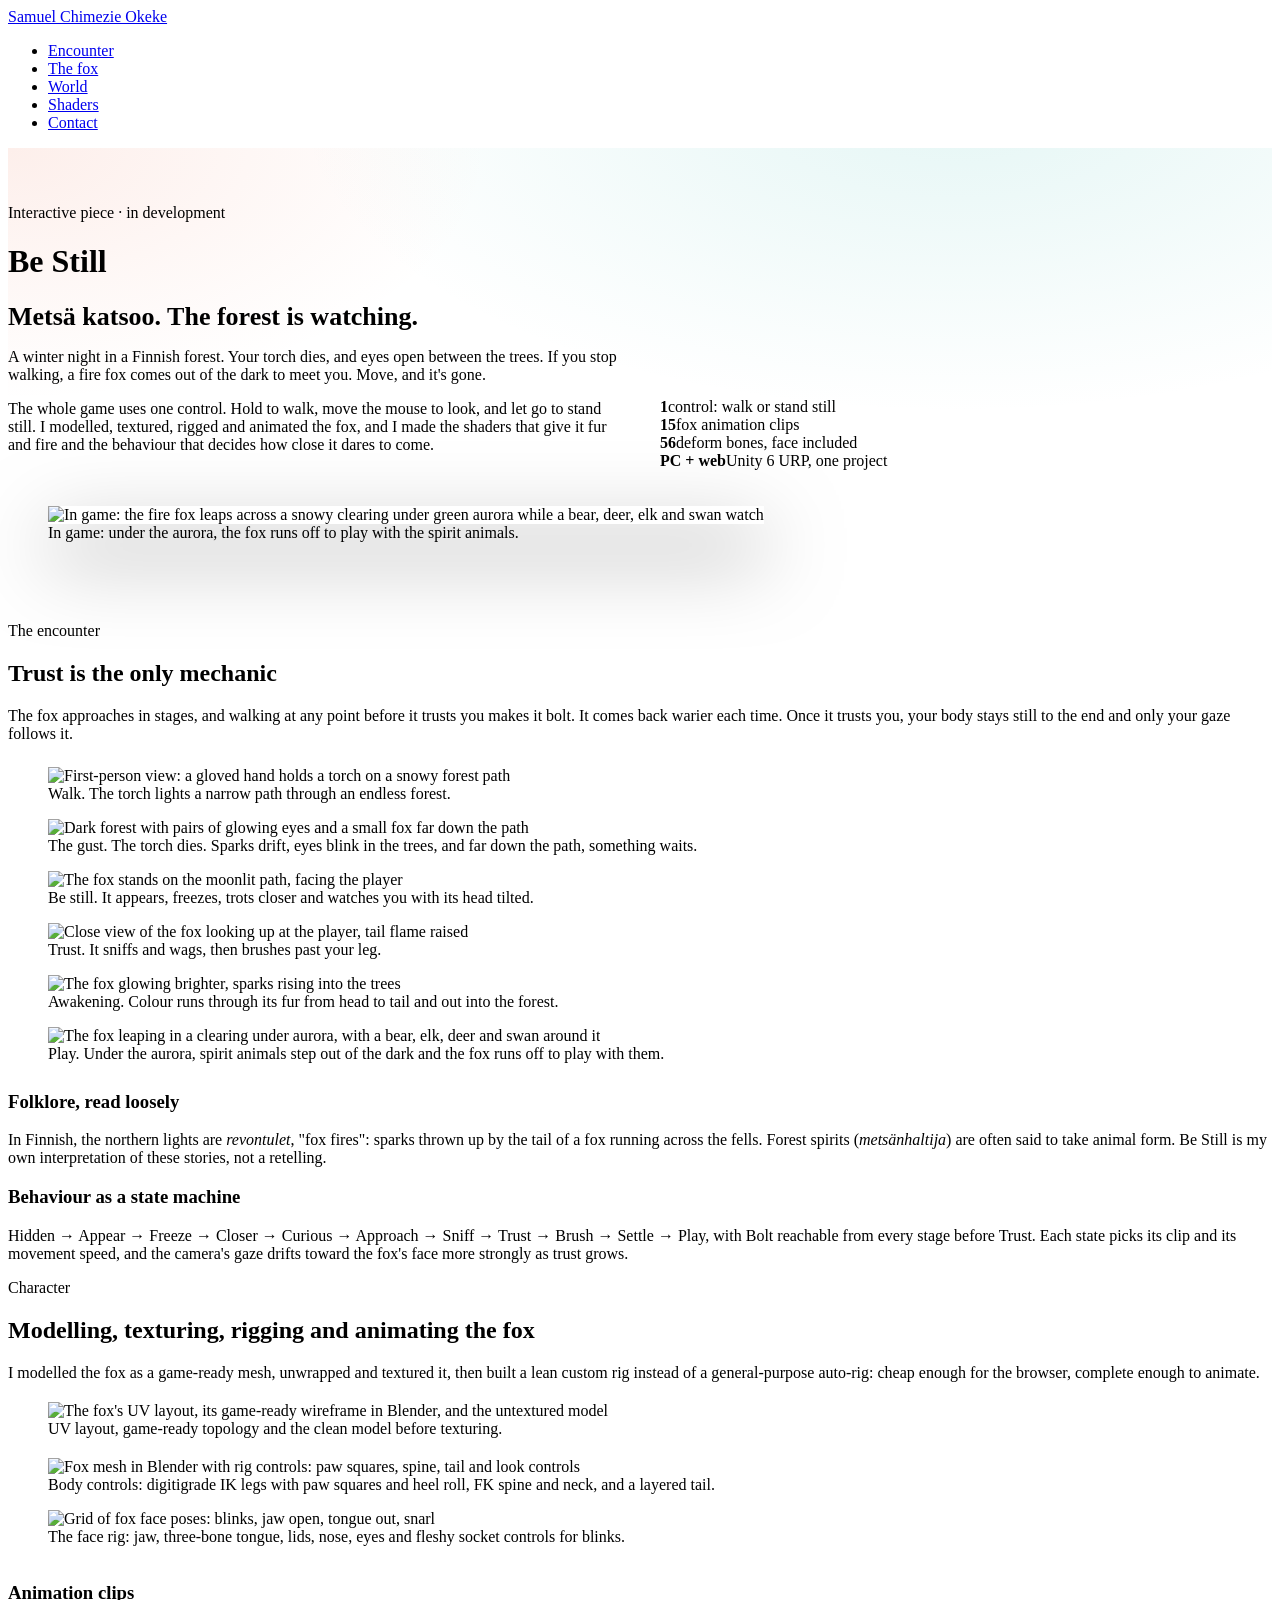
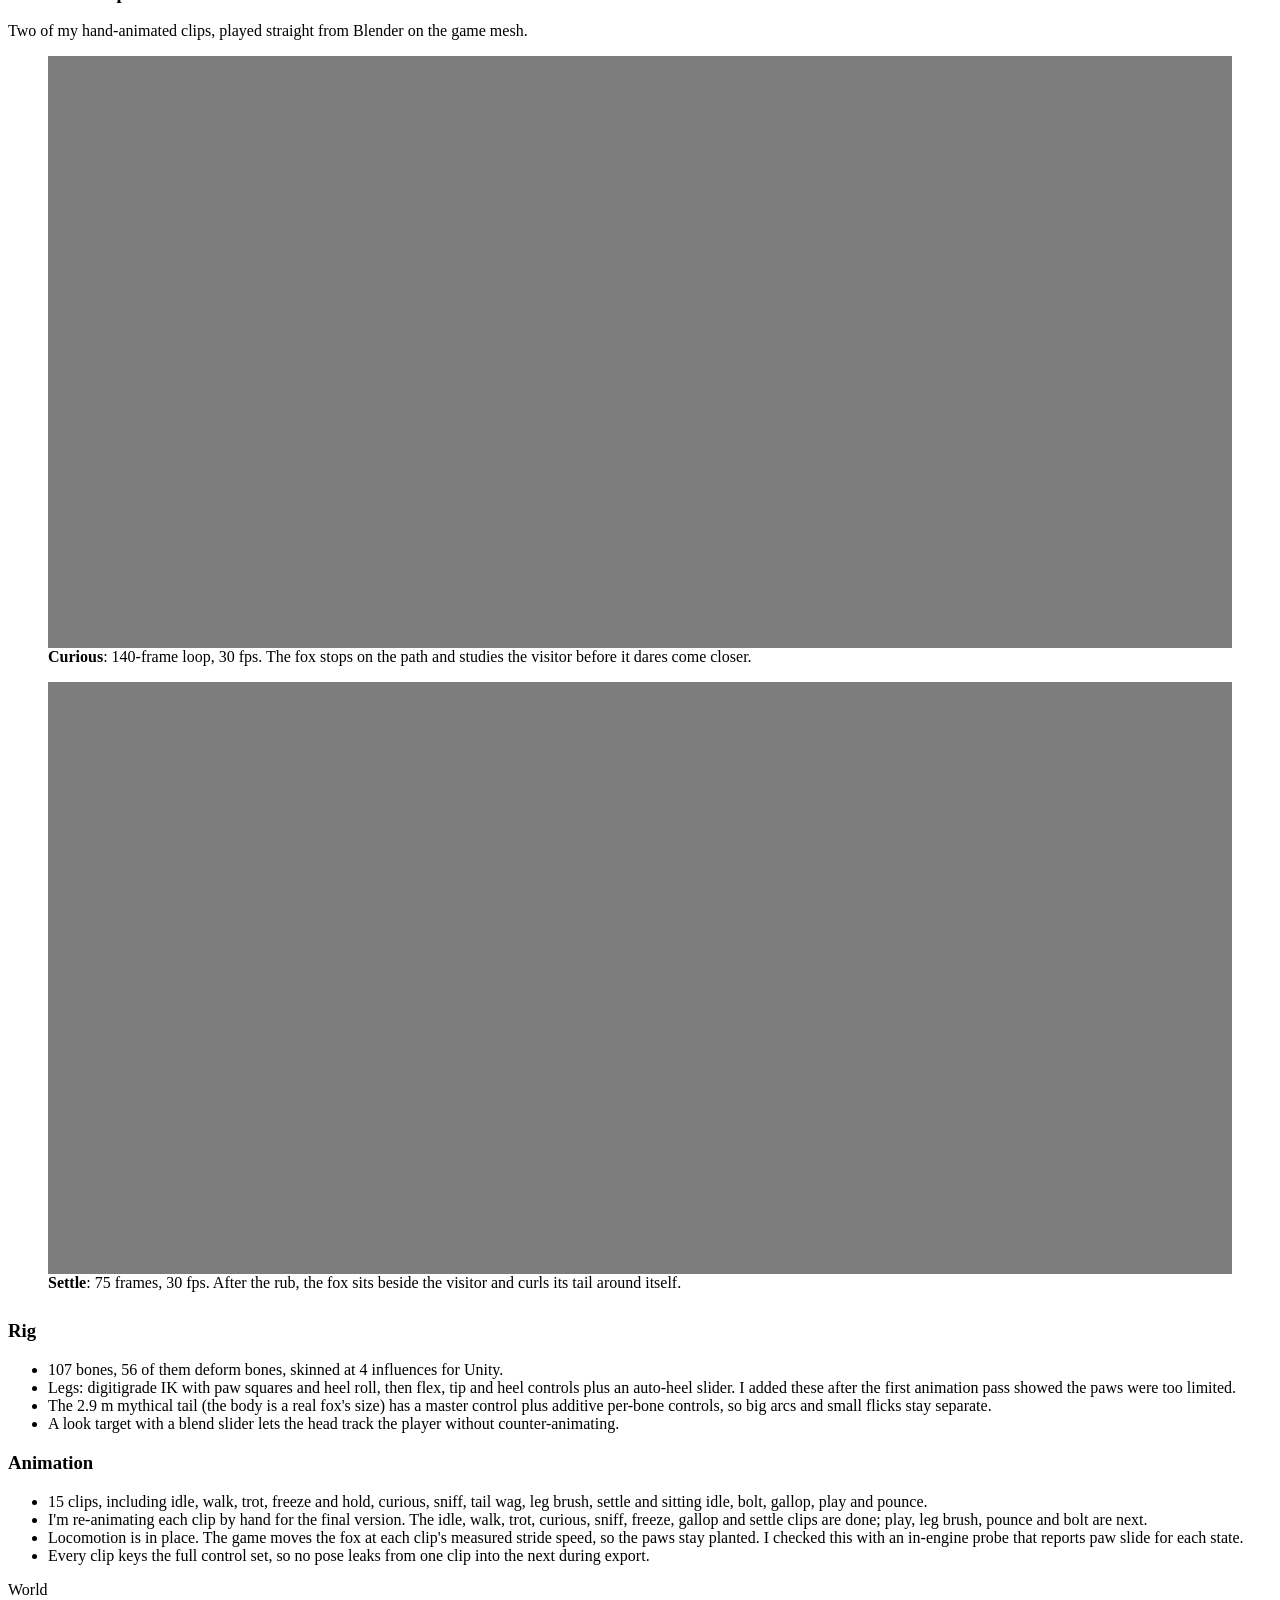
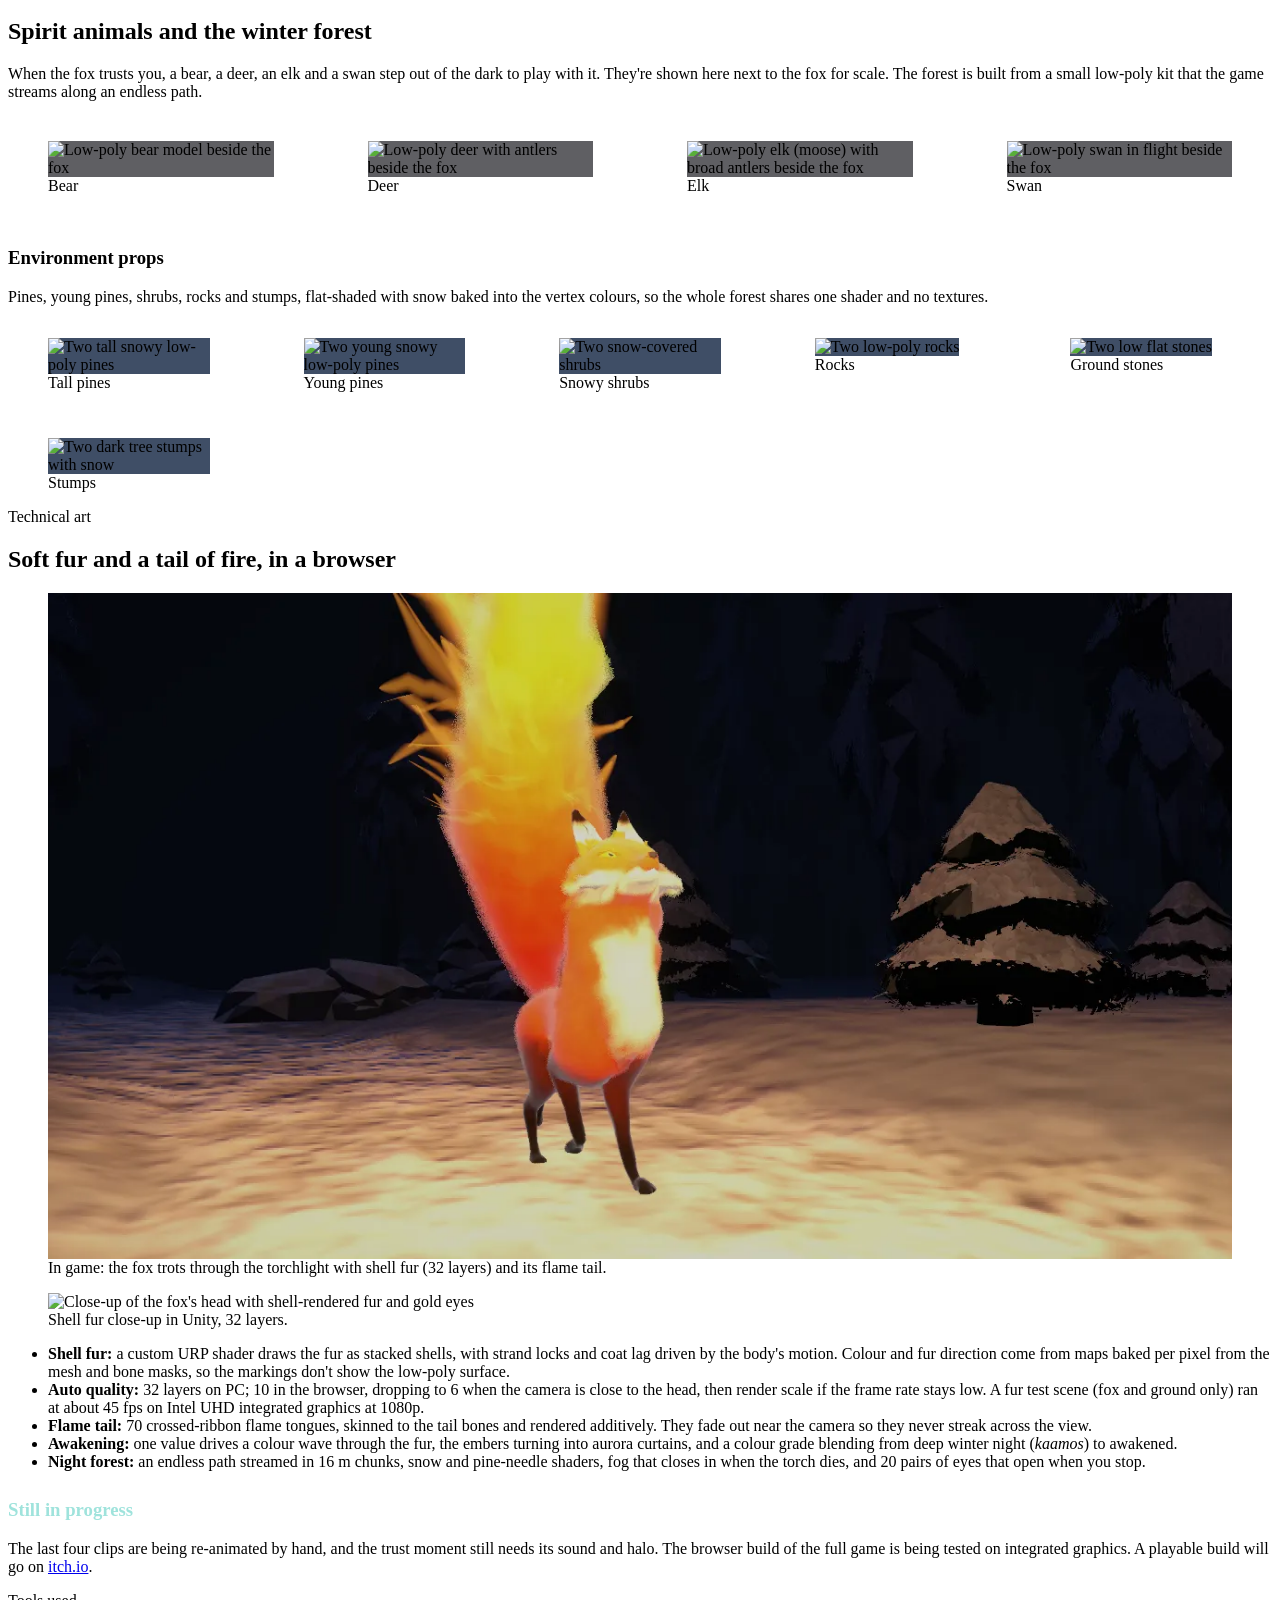
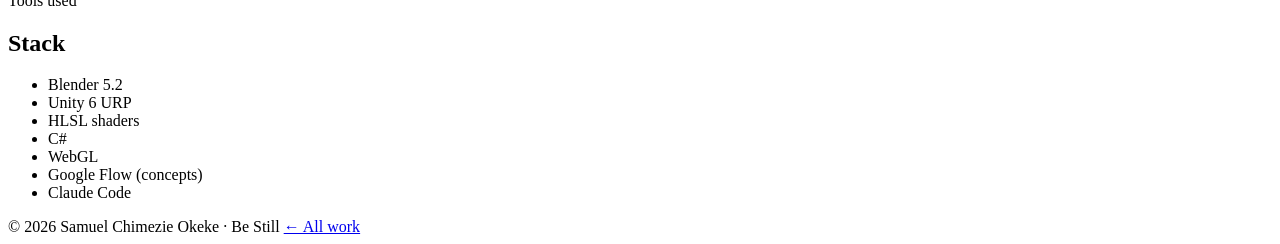
==== be-still/index.html @ a0fef1fa "Be Still: add in-game trot video to the tech art section Co-Authored-By: Claude Opus 5.5 <noreply@an" ====
<!doctype html>
<html lang="en">
<head>
<meta charset="utf-8">
<meta name="viewport" content="width=device-width, initial-scale=1">
<title>Be Still · Samuel Chimezie Okeke</title>
<meta name="description" content="Be Still: a one-control encounter with a fire fox in a Finnish winter forest at night. Unity 6 URP, custom rig and animation, shell fur and flame shaders, for PC and the browser.">
<meta property="og:title" content="Be Still · a fire fox in a winter forest">
<meta property="og:description" content="Stand still and the fox comes to you. Rig, animation, shaders and behaviour by Samuel Chimezie Okeke.">
<meta property="og:image" content="../img/bestill/hero_ingame.webp">
<link rel="preconnect" href="https://fonts.googleapis.com">
<link rel="preconnect" href="https://fonts.gstatic.com" crossorigin>
<link href="https://fonts.googleapis.com/css2?family=Nunito:wght@400;700;800;900&display=swap" rel="stylesheet">
<link rel="stylesheet" href="../style.css">
<style>
  .hero { padding: 56px 0 64px; background: radial-gradient(1100px 520px at 75% -10%, rgba(92,200,192,.16), transparent 60%), radial-gradient(800px 420px at 0% 0%, rgba(239,122,90,.12), transparent 60%); }
  .hero .wrap { display: grid; grid-template-columns: 1fr 1fr; gap: 12px 40px; align-items: end; }
  .hero figure { grid-column: 1 / -1; margin-top: 24px; }
  @media (max-width: 860px) { .hero .wrap { grid-template-columns: 1fr; } }
  .hero .shot { box-shadow: 0 30px 80px rgba(0,0,0,.5); width: 100%; }
  .hero .stats { margin: 0; }
  .gallery { display: grid; gap: 14px; grid-template-columns: repeat(auto-fit, minmax(220px, 1fr)); align-items: start; }
  video.shot { width: 100%; height: auto; display: block; background: #7d7d7d; }
  .gallery img { width: 100%; aspect-ratio: 4 / 3; object-fit: contain; background: #3f4e66; }
  .gallery.animals img { background: #5f5f63; }
  .quote { font-size: clamp(20px, 2.6vw, 26px); font-weight: 800; color: var(--teal); margin: 0 0 14px; }
  .strip { grid-auto-columns: minmax(280px, 1fr); }
  .wip { border-left: 3px solid var(--teal); }
  .wip h3 { color: #9fe3dc; }
</style>
</head>
<body>

<nav class="nav"><div class="wrap">
  <a class="brand" href="../">Samuel Chimezie Okeke</a>
  <ul>
    <li><a href="#encounter">Encounter</a></li>
    <li class="hide-sm"><a href="#fox">The fox</a></li>
    <li class="hide-sm"><a href="#world">World</a></li>
    <li class="hide-sm"><a href="#tech">Shaders</a></li>
    <li><a href="../#contact">Contact</a></li>
  </ul>
</div></nav>

<header class="hero">
  <div class="wrap">
    <div>
      <div class="eyebrow">Interactive piece · in development</div>
      <h1>Be Still</h1>
      <p class="quote">Metsä katsoo. The forest is watching.</p>
      <p class="lead">A winter night in a Finnish forest. Your torch dies, and eyes open between the trees. If you stop walking, a fire fox comes out of the dark to meet you. Move, and it's gone.</p>
      <p class="muted">The whole game uses one control. Hold to walk, move the mouse to look, and let go to stand still. I modelled, textured, rigged and animated the fox, and I made the shaders that give it fur and fire and the behaviour that decides how close it dares to come.</p>
    </div>
    <div>
      <div class="stats">
        <div class="stat"><b>1</b><span>control: walk or stand still</span></div>
        <div class="stat"><b>15</b><span>fox animation clips</span></div>
        <div class="stat"><b>56</b><span>deform bones, face included</span></div>
        <div class="stat"><b>PC + web</b><span>Unity 6 URP, one project</span></div>
      </div>
    </div>
    <figure>
      <img class="shot" src="../img/bestill/hero_ingame.webp" alt="In game: the fire fox leaps across a snowy clearing under green aurora while a bear, deer, elk and swan watch" width="1600" height="720">
      <figcaption>In game: under the aurora, the fox runs off to play with the spirit animals.</figcaption>
    </figure>
  </div>
</header>

<main>

<section id="encounter">
  <div class="wrap">
    <div class="eyebrow">The encounter</div>
    <h2>Trust is the only mechanic</h2>
    <p class="lead">The fox approaches in stages, and walking at any point before it trusts you makes it bolt. It comes back warier each time. Once it trusts you, your body stays still to the end and only your gaze follows it.</p>
    <div class="strip" style="margin-top:24px">
      <figure><img class="shot" loading="lazy" src="../img/bestill/01_torch.webp" alt="First-person view: a gloved hand holds a torch on a snowy forest path" width="1280" height="720"><figcaption><span class="num">Walk.</span> The torch lights a narrow path through an endless forest.</figcaption></figure>
      <figure><img class="shot" loading="lazy" src="../img/bestill/02_eyes.webp" alt="Dark forest with pairs of glowing eyes and a small fox far down the path" width="1280" height="720"><figcaption><span class="num">The gust.</span> The torch dies. Sparks drift, eyes blink in the trees, and far down the path, something waits.</figcaption></figure>
      <figure><img class="shot" loading="lazy" src="../img/bestill/03_curious.webp" alt="The fox stands on the moonlit path, facing the player" width="1280" height="720"><figcaption><span class="num">Be still.</span> It appears, freezes, trots closer and watches you with its head tilted.</figcaption></figure>
      <figure><img class="shot" loading="lazy" src="../img/bestill/04_trust.webp" alt="Close view of the fox looking up at the player, tail flame raised" width="1280" height="720"><figcaption><span class="num">Trust.</span> It sniffs and wags, then brushes past your leg.</figcaption></figure>
      <figure><img class="shot" loading="lazy" src="../img/bestill/05_awakening.webp" alt="The fox glowing brighter, sparks rising into the trees" width="1280" height="720"><figcaption><span class="num">Awakening.</span> Colour runs through its fur from head to tail and out into the forest.</figcaption></figure>
      <figure><img class="shot" loading="lazy" src="../img/bestill/06_frolic.webp" alt="The fox leaping in a clearing under aurora, with a bear, elk, deer and swan around it" width="1600" height="720"><figcaption><span class="num">Play.</span> Under the aurora, spirit animals step out of the dark and the fox runs off to play with them.</figcaption></figure>
    </div>
    <div class="grid g2" style="margin-top:28px">
      <div>
        <h3>Folklore, read loosely</h3>
        <p>In Finnish, the northern lights are <i>revontulet</i>, "fox fires": sparks thrown up by the tail of a fox running across the fells. Forest spirits (<i>metsänhaltija</i>) are often said to take animal form. Be Still is my own interpretation of these stories, not a retelling.</p>
      </div>
      <div>
        <h3>Behaviour as a state machine</h3>
        <p>Hidden → Appear → Freeze → Closer → Curious → Approach → Sniff → Trust → Brush → Settle → Play, with Bolt reachable from every stage before Trust. Each state picks its clip and its movement speed, and the camera's gaze drifts toward the fox's face more strongly as trust grows.</p>
      </div>
    </div>
  </div>
</section>

<section id="fox">
  <div class="wrap">
    <div class="eyebrow">Character</div>
    <h2>Modelling, texturing, rigging and animating the fox</h2>
    <p class="lead">I modelled the fox as a game-ready mesh, unwrapped and textured it, then built a lean custom rig instead of a general-purpose auto-rig: cheap enough for the browser, complete enough to animate.</p>
    <figure style="margin-top:20px">
      <img class="shot" loading="lazy" src="../img/bestill/fox_model.webp" alt="The fox's UV layout, its game-ready wireframe in Blender, and the untextured model" width="1640" height="728">
      <figcaption>UV layout, game-ready topology and the clean model before texturing.</figcaption>
    </figure>
    <div class="grid g2" style="margin-top:20px">
      <figure><img class="shot" loading="lazy" src="../img/bestill/rig_body.webp" alt="Fox mesh in Blender with rig controls: paw squares, spine, tail and look controls" width="1510" height="1055"><figcaption>Body controls: digitigrade IK legs with paw squares and heel roll, FK spine and neck, and a layered tail.</figcaption></figure>
      <figure><img class="shot" loading="lazy" src="../img/bestill/rig_face.webp" alt="Grid of fox face poses: blinks, jaw open, tongue out, snarl" width="1200" height="1200"><figcaption>The face rig: jaw, three-bone tongue, lids, nose, eyes and fleshy socket controls for blinks.</figcaption></figure>
    </div>
    <h3 style="margin-top:36px">Animation clips</h3>
    <p>Two of my hand-animated clips, played straight from Blender on the game mesh.</p>
    <div class="grid g2" style="margin-top:12px">
      <figure><video class="shot" src="../img/bestill/anim_curious.mp4" poster="../img/bestill/anim_curious_poster.webp" width="1280" height="720" autoplay muted loop playsinline preload="metadata" aria-label="Fox_Curious animation: the fox watches the visitor, tilting its head"></video><figcaption><b>Curious</b>: 140-frame loop, 30 fps. The fox stops on the path and studies the visitor before it dares come closer.</figcaption></figure>
      <figure><video class="shot" src="../img/bestill/anim_settle.mp4" poster="../img/bestill/anim_settle_poster.webp" width="1280" height="720" autoplay muted loop playsinline preload="metadata" aria-label="Fox_Settle animation: the fox sits down and wraps its tail around itself"></video><figcaption><b>Settle</b>: 75 frames, 30 fps. After the rub, the fox sits beside the visitor and curls its tail around itself.</figcaption></figure>
    </div>
    <div class="grid g2" style="margin-top:28px">
      <div>
        <h3>Rig</h3>
        <ul class="ticks">
          <li>107 bones, 56 of them deform bones, skinned at 4 influences for Unity.</li>
          <li>Legs: digitigrade IK with paw squares and heel roll, then flex, tip and heel controls plus an auto-heel slider. I added these after the first animation pass showed the paws were too limited.</li>
          <li>The 2.9 m mythical tail (the body is a real fox's size) has a master control plus additive per-bone controls, so big arcs and small flicks stay separate.</li>
          <li>A look target with a blend slider lets the head track the player without counter-animating.</li>
        </ul>
      </div>
      <div>
        <h3>Animation</h3>
        <ul class="ticks">
          <li>15 clips, including idle, walk, trot, freeze and hold, curious, sniff, tail wag, leg brush, settle and sitting idle, bolt, gallop, play and pounce.</li>
          <li>I'm re-animating each clip by hand for the final version. The idle, walk, trot, curious, sniff, freeze, gallop and settle clips are done; play, leg brush, pounce and bolt are next.</li>
          <li>Locomotion is in place. The game moves the fox at each clip's measured stride speed, so the paws stay planted. I checked this with an in-engine probe that reports paw slide for each state.</li>
          <li>Every clip keys the full control set, so no pose leaks from one clip into the next during export.</li>
        </ul>
      </div>
    </div>
  </div>
</section>

<section id="world">
  <div class="wrap">
    <div class="eyebrow">World</div>
    <h2>Spirit animals and the winter forest</h2>
    <p class="lead">When the fox trusts you, a bear, a deer, an elk and a swan step out of the dark to play with it. They're shown here next to the fox for scale. The forest is built from a small low-poly kit that the game streams along an endless path.</p>
    <div class="gallery animals" style="margin-top:24px">
      <figure><img class="shot" loading="lazy" src="../img/bestill/spirit_bear.webp" alt="Low-poly bear model beside the fox" width="580" height="430"><figcaption>Bear</figcaption></figure>
      <figure><img class="shot" loading="lazy" src="../img/bestill/spirit_deer.webp" alt="Low-poly deer with antlers beside the fox" width="530" height="550"><figcaption>Deer</figcaption></figure>
      <figure><img class="shot" loading="lazy" src="../img/bestill/spirit_elk.webp" alt="Low-poly elk (moose) with broad antlers beside the fox" width="530" height="550"><figcaption>Elk</figcaption></figure>
      <figure><img class="shot" loading="lazy" src="../img/bestill/spirit_swan.webp" alt="Low-poly swan in flight beside the fox" width="560" height="340"><figcaption>Swan</figcaption></figure>
    </div>
    <h3 style="margin-top:36px">Environment props</h3>
    <p>Pines, young pines, shrubs, rocks and stumps, flat-shaded with snow baked into the vertex colours, so the whole forest shares one shader and no textures.</p>
    <div class="gallery" style="margin-top:16px">
      <figure><img class="shot" loading="lazy" src="../img/bestill/prop_pines_tall.webp" alt="Two tall snowy low-poly pines" width="700" height="590"><figcaption>Tall pines</figcaption></figure>
      <figure><img class="shot" loading="lazy" src="../img/bestill/prop_pines_young.webp" alt="Two young snowy low-poly pines" width="700" height="450"><figcaption>Young pines</figcaption></figure>
      <figure><img class="shot" loading="lazy" src="../img/bestill/prop_shrubs.webp" alt="Two snow-covered shrubs" width="700" height="340"><figcaption>Snowy shrubs</figcaption></figure>
      <figure><img class="shot" loading="lazy" src="../img/bestill/prop_rocks.webp" alt="Two low-poly rocks" width="700" height="280"><figcaption>Rocks</figcaption></figure>
      <figure><img class="shot" loading="lazy" src="../img/bestill/prop_stones.webp" alt="Two low flat stones" width="700" height="170"><figcaption>Ground stones</figcaption></figure>
      <figure><img class="shot" loading="lazy" src="../img/bestill/prop_stumps.webp" alt="Two dark tree stumps with snow" width="700" height="300"><figcaption>Stumps</figcaption></figure>
    </div>
  </div>
</section>

<section id="tech">
  <div class="wrap">
    <div class="eyebrow">Technical art</div>
    <h2>Soft fur and a tail of fire, in a browser</h2>
    <div class="grid g2">
      <div>
        <figure><video class="shot" src="../img/bestill/ingame_trot.mp4" poster="../img/bestill/ingame_trot_poster.webp" width="1280" height="720" autoplay muted loop playsinline preload="metadata" aria-label="In game: the fox trots along the torch-lit forest path, its shell fur and flame tail moving"></video><figcaption>In game: the fox trots through the torchlight with shell fur (32 layers) and its flame tail.</figcaption></figure>
        <figure style="margin-top:16px"><img class="shot" loading="lazy" src="../img/bestill/fur_close.webp" alt="Close-up of the fox's head with shell-rendered fur and gold eyes" width="1180" height="900"><figcaption>Shell fur close-up in Unity, 32 layers.</figcaption></figure>
      </div>
      <div>
        <ul class="ticks">
          <li><b>Shell fur:</b> a custom URP shader draws the fur as stacked shells, with strand locks and coat lag driven by the body's motion. Colour and fur direction come from maps baked per pixel from the mesh and bone masks, so the markings don't show the low-poly surface.</li>
          <li><b>Auto quality:</b> 32 layers on PC; 10 in the browser, dropping to 6 when the camera is close to the head, then render scale if the frame rate stays low. A fur test scene (fox and ground only) ran at about 45 fps on Intel UHD integrated graphics at 1080p.</li>
          <li><b>Flame tail:</b> 70 crossed-ribbon flame tongues, skinned to the tail bones and rendered additively. They fade out near the camera so they never streak across the view.</li>
          <li><b>Awakening:</b> one value drives a colour wave through the fur, the embers turning into aurora curtains, and a colour grade blending from deep winter night (<i>kaamos</i>) to awakened.</li>
          <li><b>Night forest:</b> an endless path streamed in 16 m chunks, snow and pine-needle shaders, fog that closes in when the torch dies, and 20 pairs of eyes that open when you stop.</li>
        </ul>
      </div>
    </div>
    <div class="card wip" style="margin-top:28px">
      <h3>Still in progress</h3>
      <p>The last four clips are being re-animated by hand, and the trust moment still needs its sound and halo. The browser build of the full game is being tested on integrated graphics. A playable build will go on <a href="https://chimex.itch.io">itch.io</a>.</p>
    </div>
  </div>
</section>

<section id="stack">
  <div class="wrap">
    <div class="eyebrow">Tools used</div>
    <h2>Stack</h2>
    <ul class="chips">
      <li>Blender 5.2</li><li>Unity 6 URP</li><li>HLSL shaders</li><li>C#</li><li>WebGL</li><li>Google Flow (concepts)</li><li>Claude Code</li>
    </ul>
  </div>
</section>

</main>

<footer class="footer">
  <div class="wrap row" style="justify-content:space-between">
    <span>© 2026 Samuel Chimezie Okeke · Be Still</span>
    <a href="../">← All work</a>
  </div>
</footer>
</body>
</html>
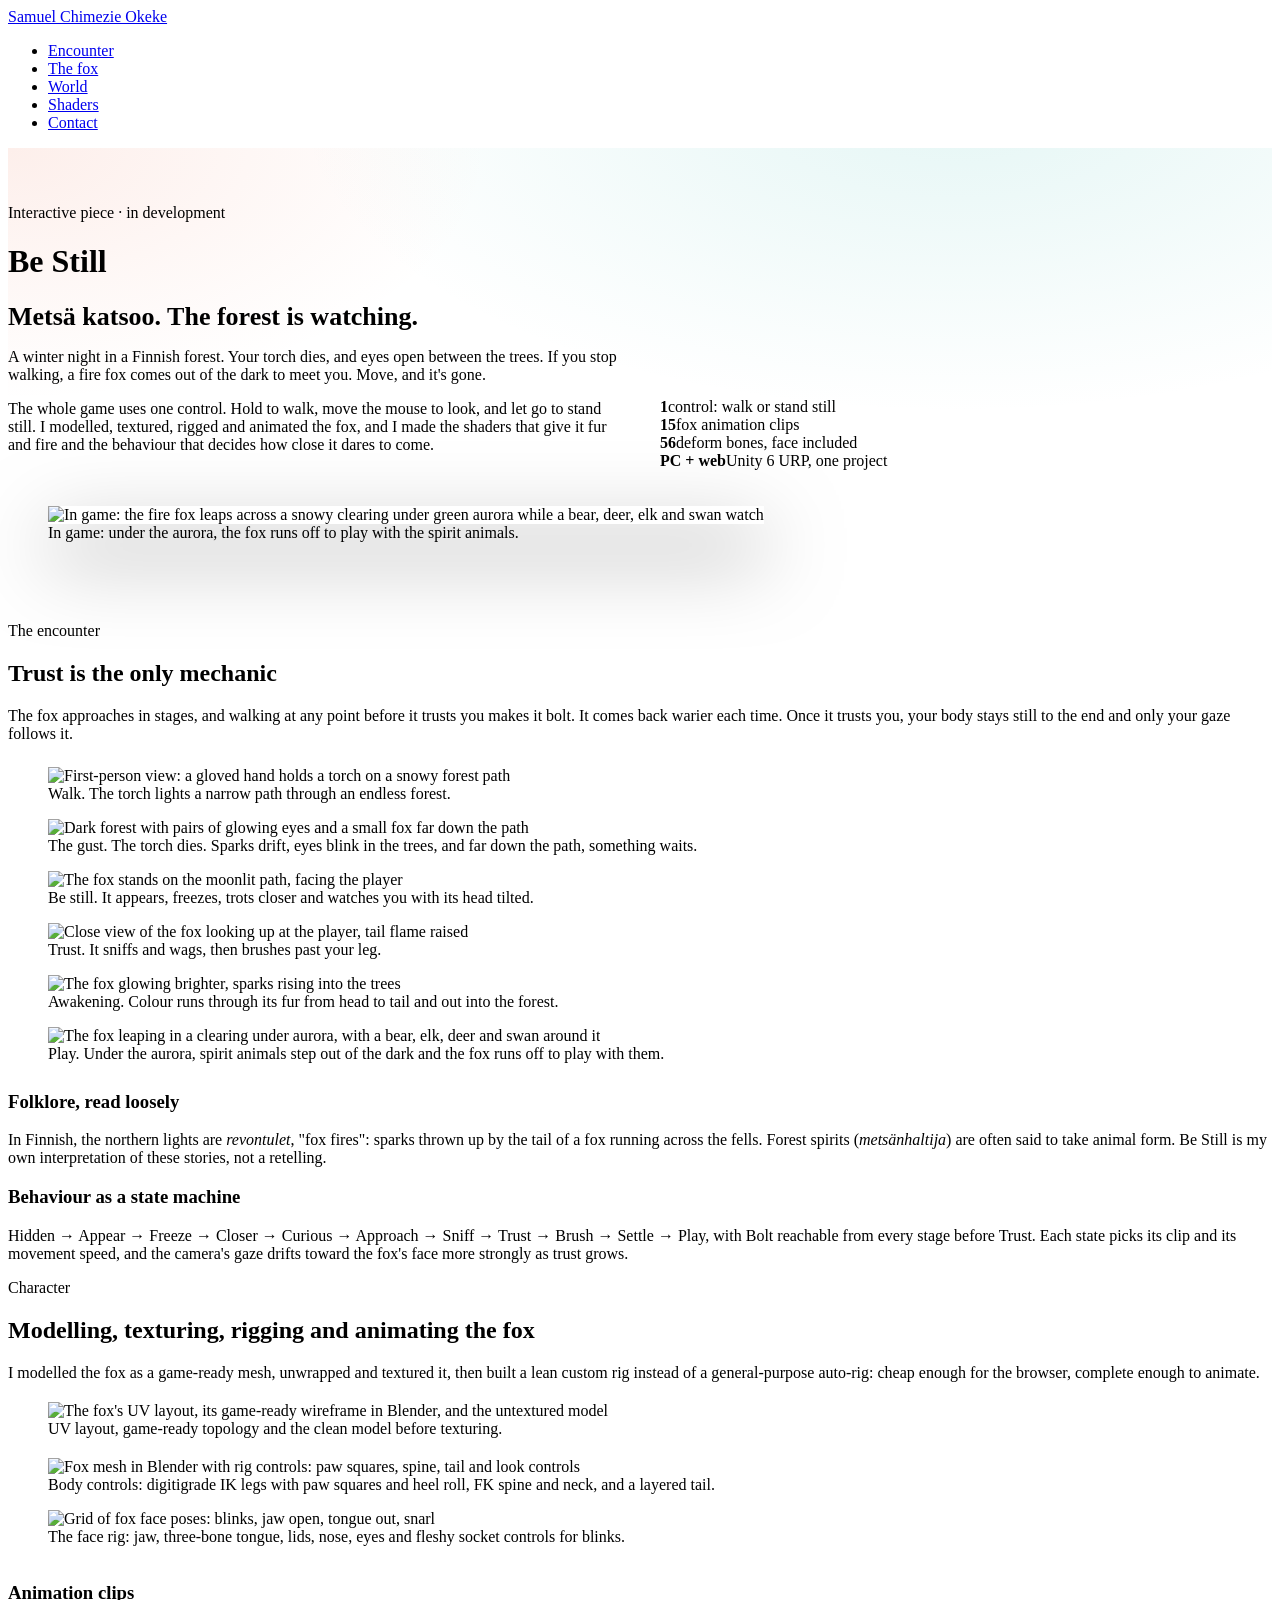
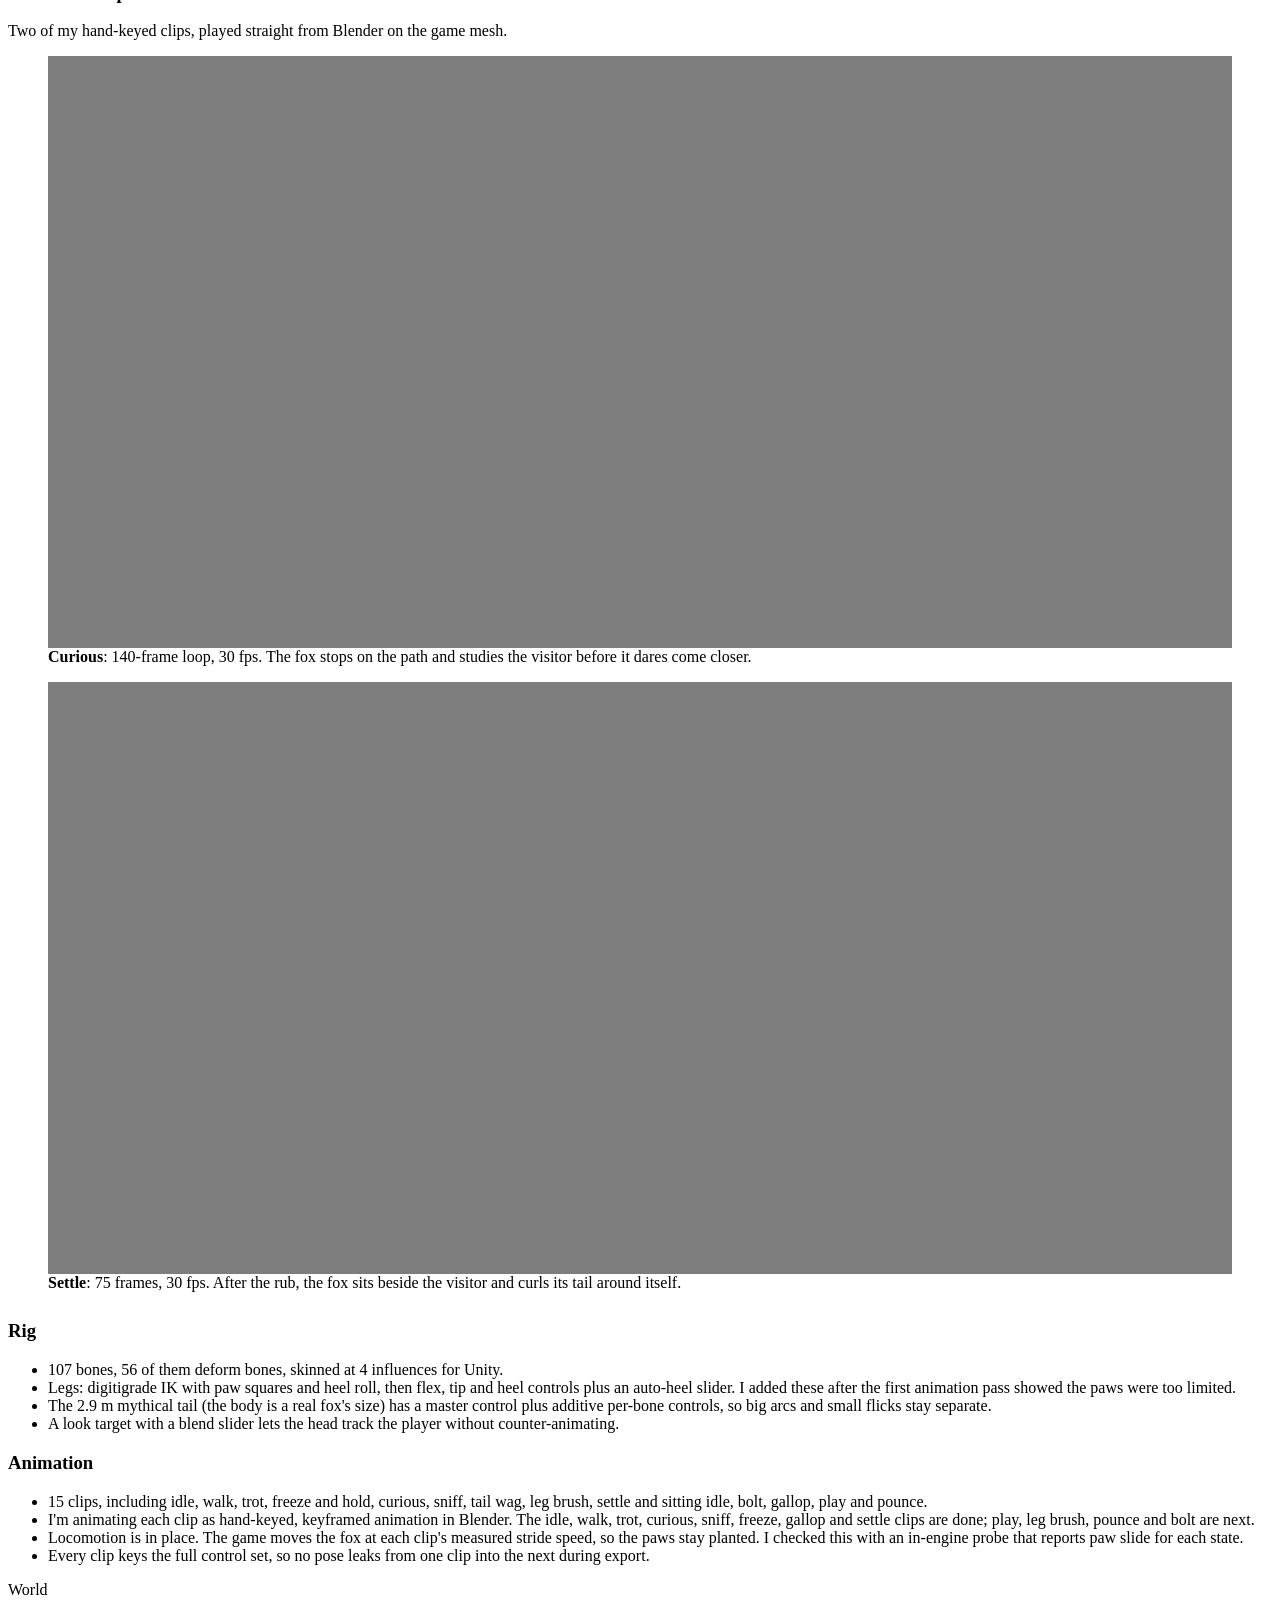
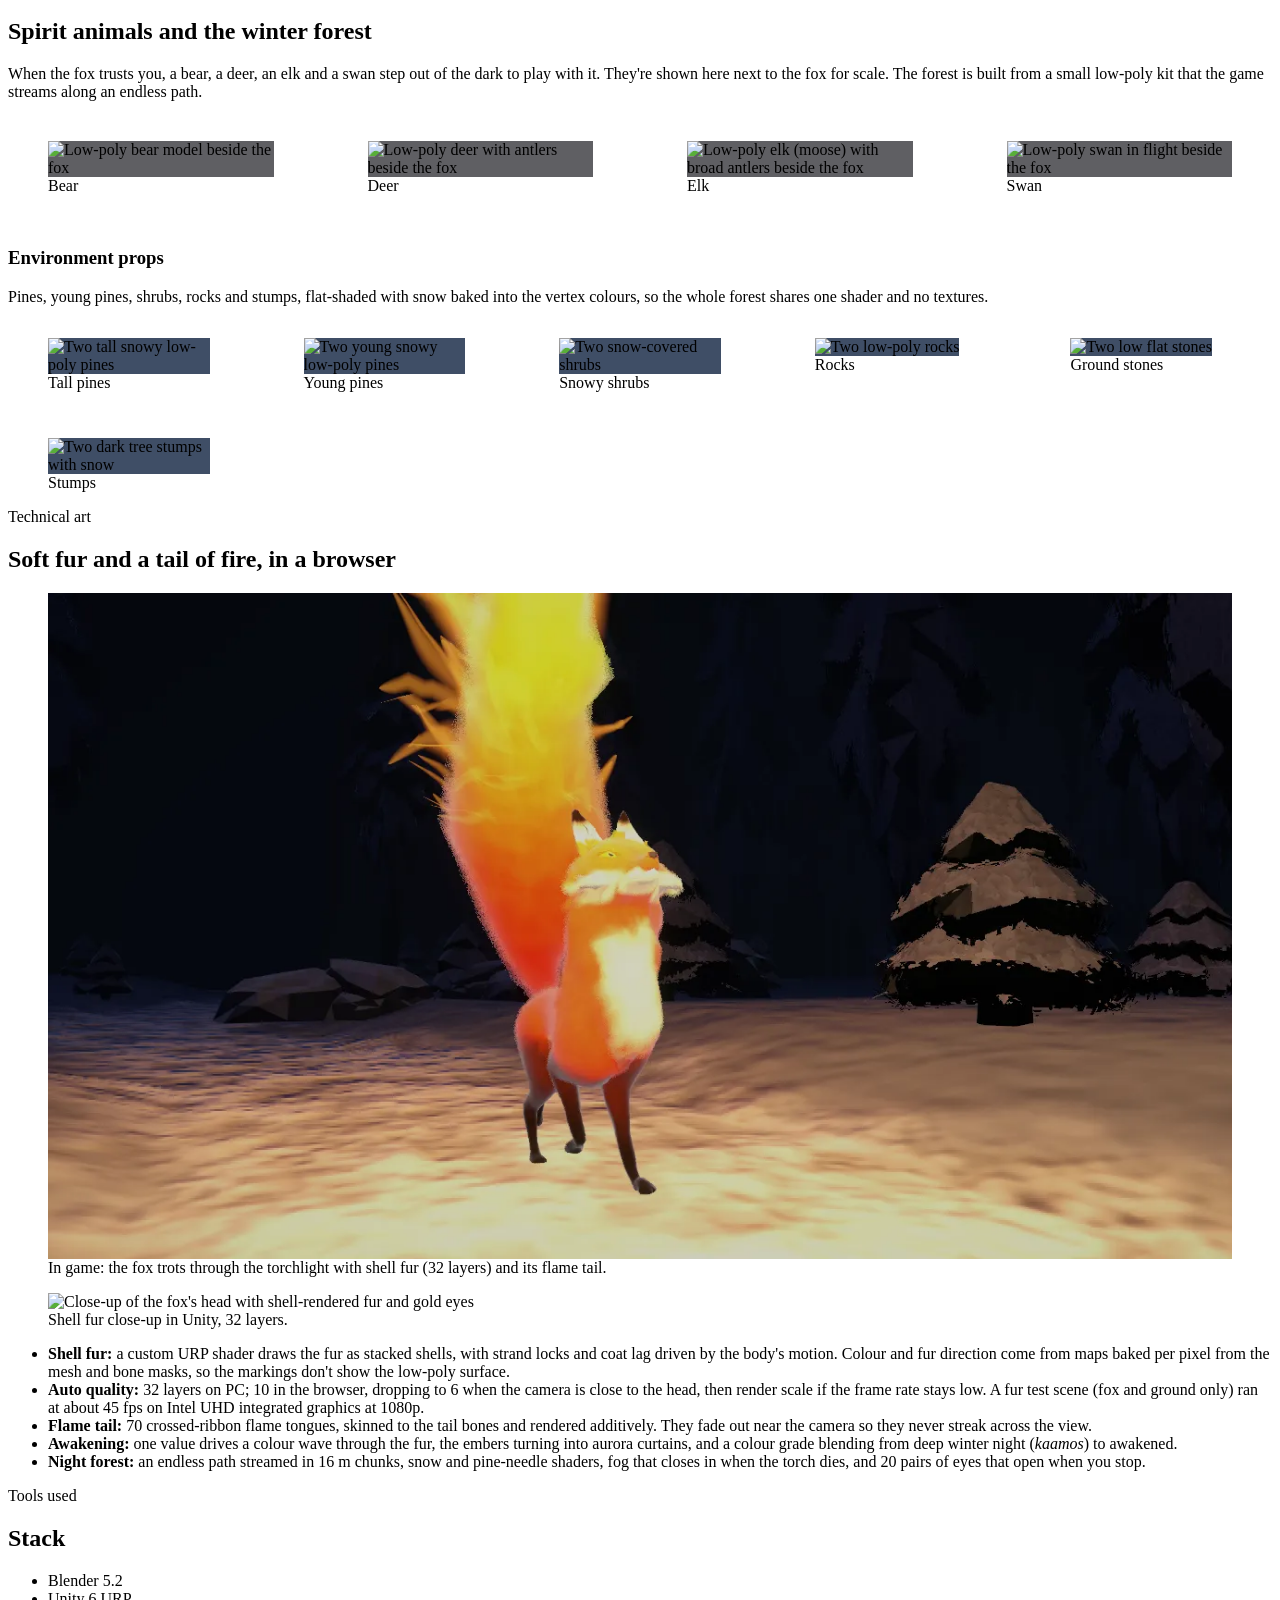
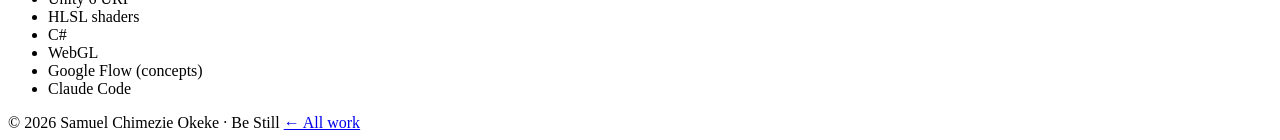
==== commit 8a49a515: "Be Still: drop the in-progress card, describe clips as hand-keyed Co-Authored-By: Claude Opus 5.5 <n" ====
--- a/be-still/index.html
+++ b/be-still/index.html
@@ -25,8 +25,6 @@
   .gallery.animals img { background: #5f5f63; }
   .quote { font-size: clamp(20px, 2.6vw, 26px); font-weight: 800; color: var(--teal); margin: 0 0 14px; }
   .strip { grid-auto-columns: minmax(280px, 1fr); }
-  .wip { border-left: 3px solid var(--teal); }
-  .wip h3 { color: #9fe3dc; }
 </style>
 </head>
 <body>
@@ -108,7 +106,7 @@
       <figure><img class="shot" loading="lazy" src="../img/bestill/rig_face.webp" alt="Grid of fox face poses: blinks, jaw open, tongue out, snarl" width="1200" height="1200"><figcaption>The face rig: jaw, three-bone tongue, lids, nose, eyes and fleshy socket controls for blinks.</figcaption></figure>
     </div>
     <h3 style="margin-top:36px">Animation clips</h3>
-    <p>Two of my hand-animated clips, played straight from Blender on the game mesh.</p>
+    <p>Two of my hand-keyed clips, played straight from Blender on the game mesh.</p>
     <div class="grid g2" style="margin-top:12px">
       <figure><video class="shot" src="../img/bestill/anim_curious.mp4" poster="../img/bestill/anim_curious_poster.webp" width="1280" height="720" autoplay muted loop playsinline preload="metadata" aria-label="Fox_Curious animation: the fox watches the visitor, tilting its head"></video><figcaption><b>Curious</b>: 140-frame loop, 30 fps. The fox stops on the path and studies the visitor before it dares come closer.</figcaption></figure>
       <figure><video class="shot" src="../img/bestill/anim_settle.mp4" poster="../img/bestill/anim_settle_poster.webp" width="1280" height="720" autoplay muted loop playsinline preload="metadata" aria-label="Fox_Settle animation: the fox sits down and wraps its tail around itself"></video><figcaption><b>Settle</b>: 75 frames, 30 fps. After the rub, the fox sits beside the visitor and curls its tail around itself.</figcaption></figure>
@@ -127,7 +125,7 @@
         <h3>Animation</h3>
         <ul class="ticks">
           <li>15 clips, including idle, walk, trot, freeze and hold, curious, sniff, tail wag, leg brush, settle and sitting idle, bolt, gallop, play and pounce.</li>
-          <li>I'm re-animating each clip by hand for the final version. The idle, walk, trot, curious, sniff, freeze, gallop and settle clips are done; play, leg brush, pounce and bolt are next.</li>
+          <li>I'm animating each clip as hand-keyed, keyframed animation in Blender. The idle, walk, trot, curious, sniff, freeze, gallop and settle clips are done; play, leg brush, pounce and bolt are next.</li>
           <li>Locomotion is in place. The game moves the fox at each clip's measured stride speed, so the paws stay planted. I checked this with an in-engine probe that reports paw slide for each state.</li>
           <li>Every clip keys the full control set, so no pose leaks from one clip into the next during export.</li>
         </ul>
@@ -179,10 +177,6 @@
         </ul>
       </div>
     </div>
-    <div class="card wip" style="margin-top:28px">
-      <h3>Still in progress</h3>
-      <p>The last four clips are being re-animated by hand, and the trust moment still needs its sound and halo. The browser build of the full game is being tested on integrated graphics. A playable build will go on <a href="https://chimex.itch.io">itch.io</a>.</p>
-    </div>
   </div>
 </section>
 
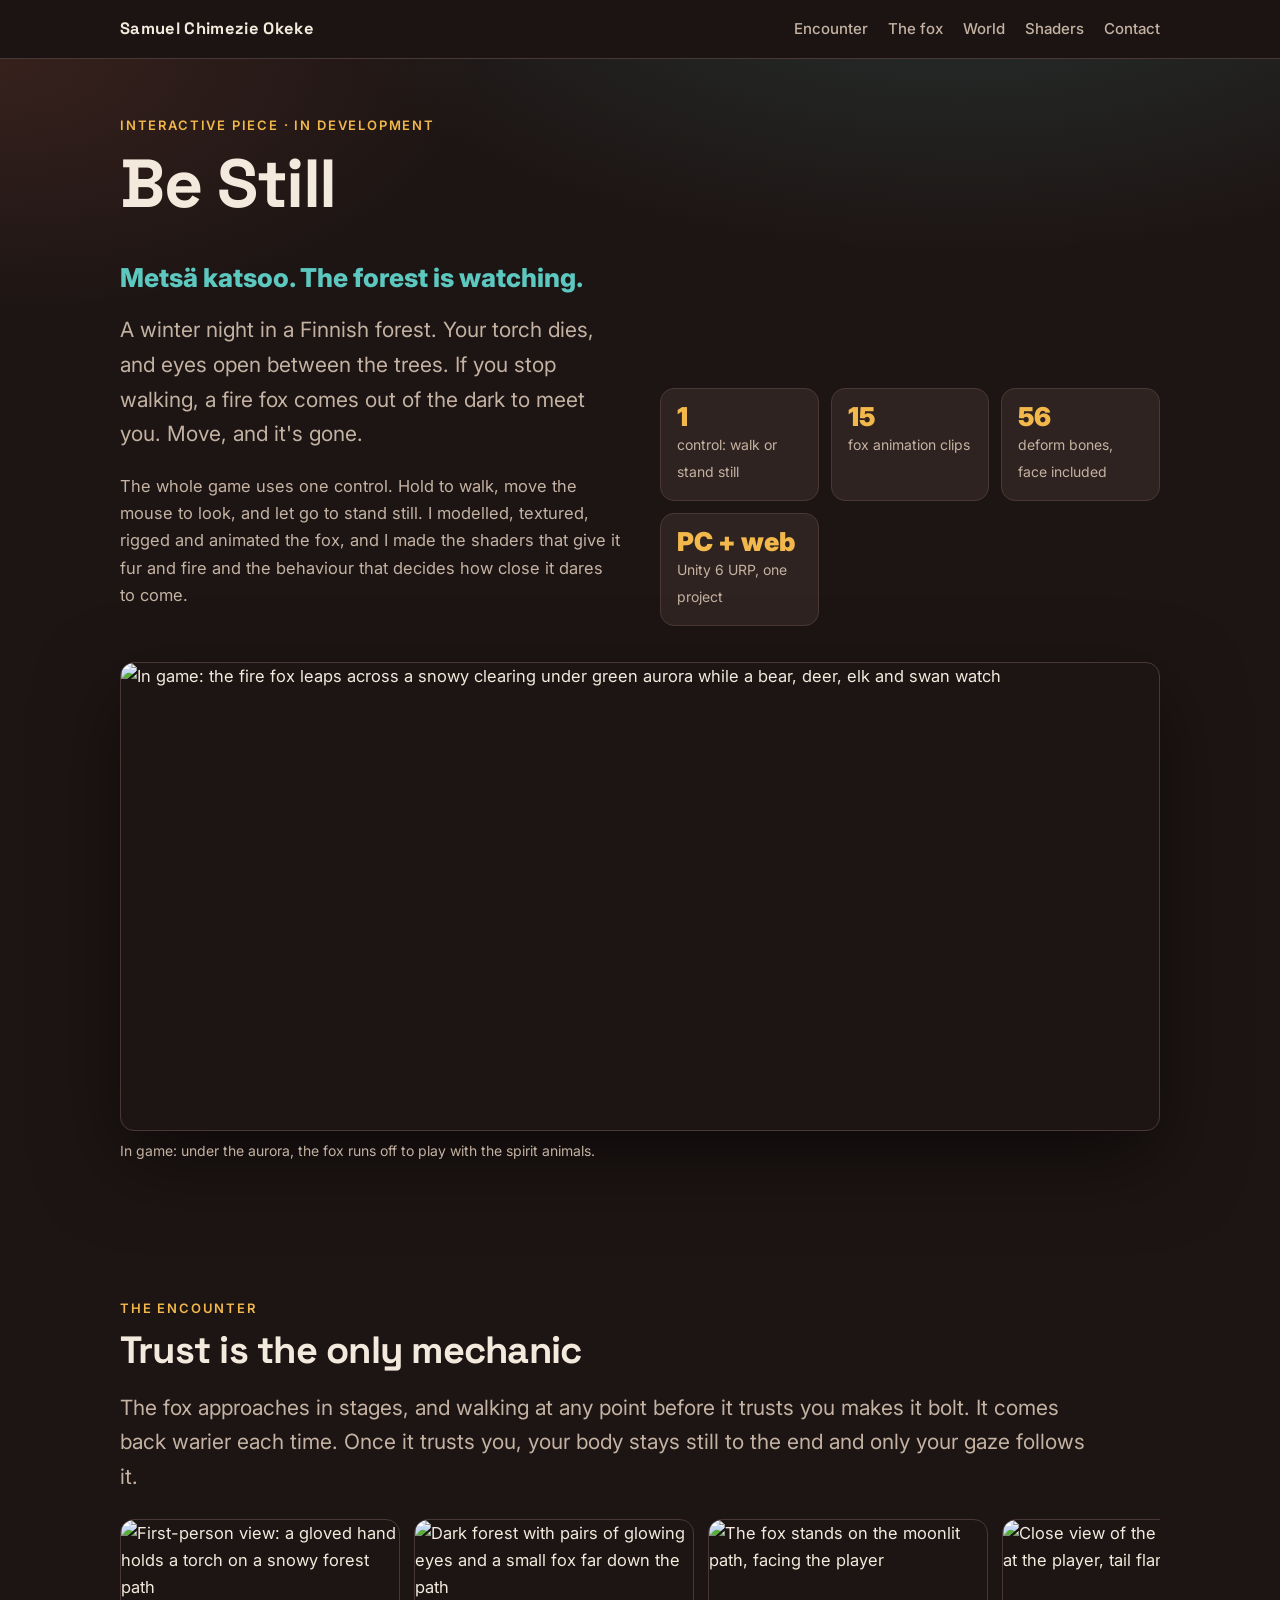
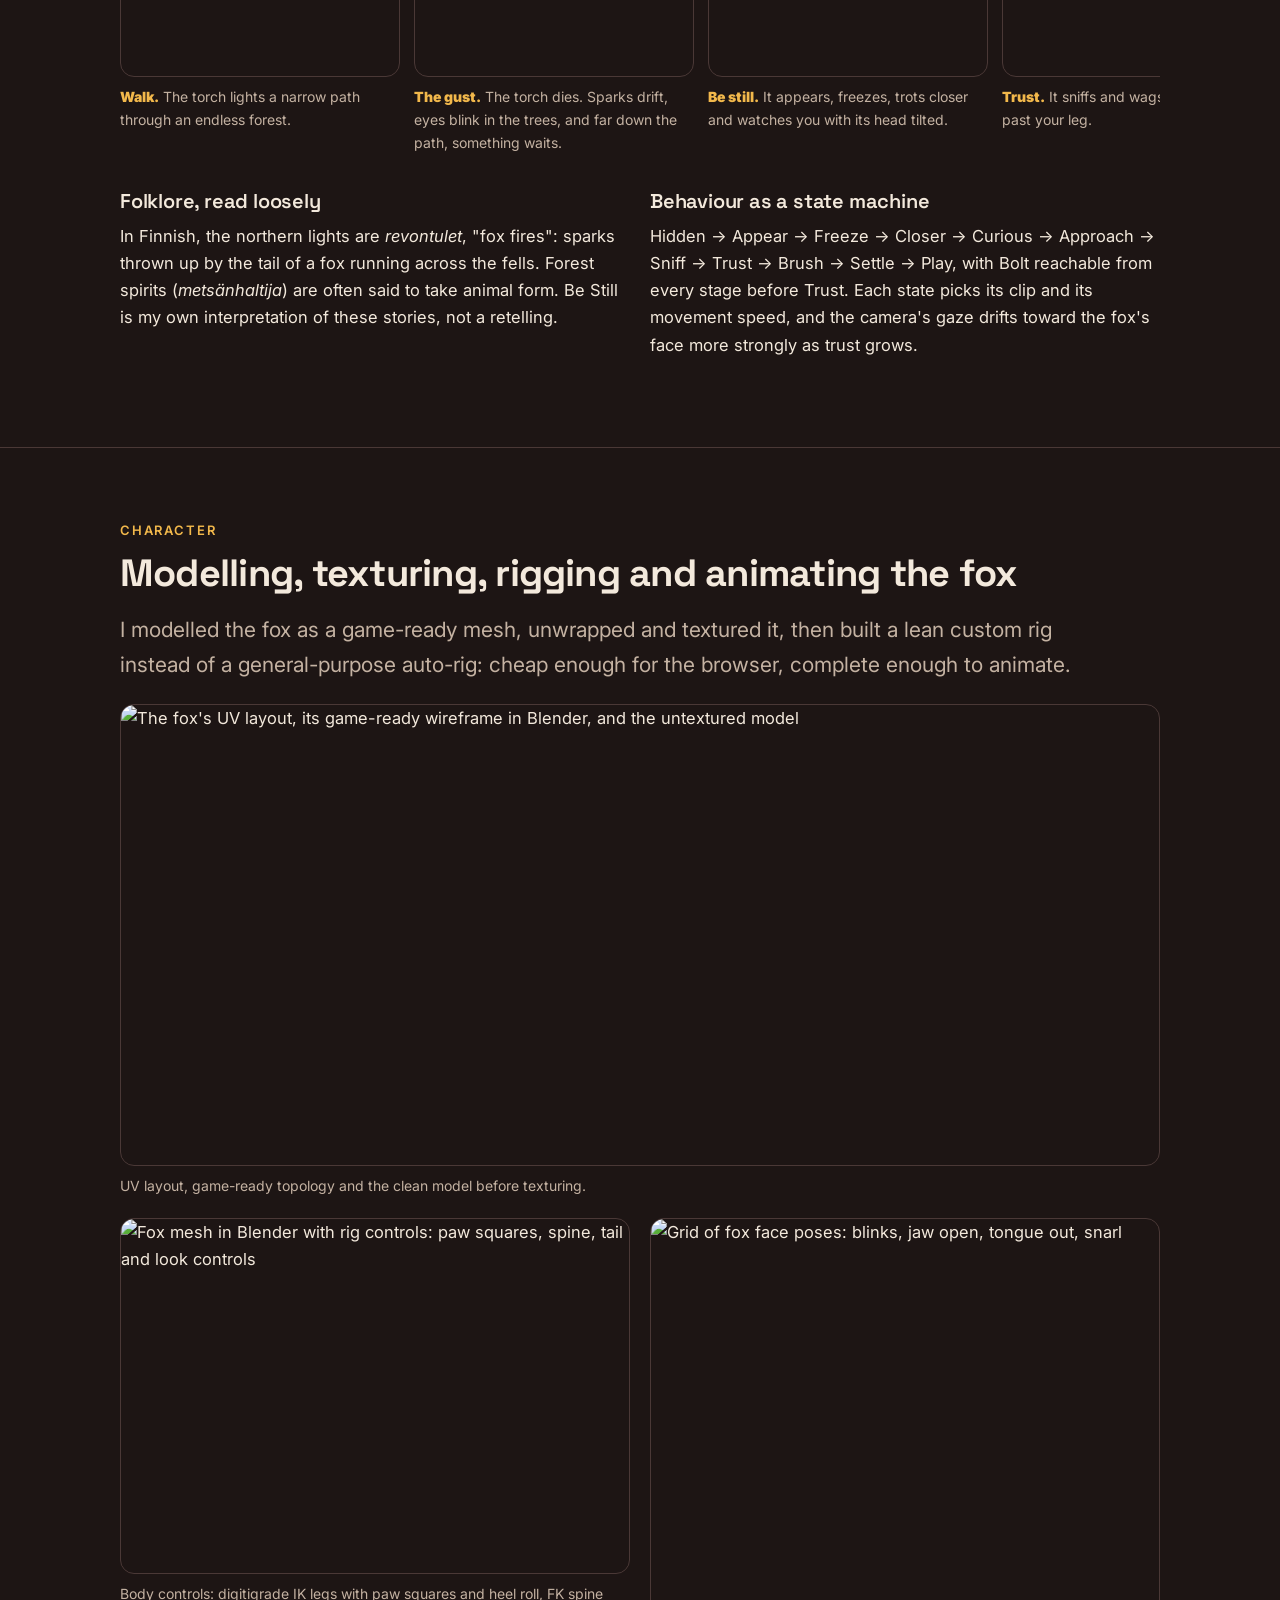
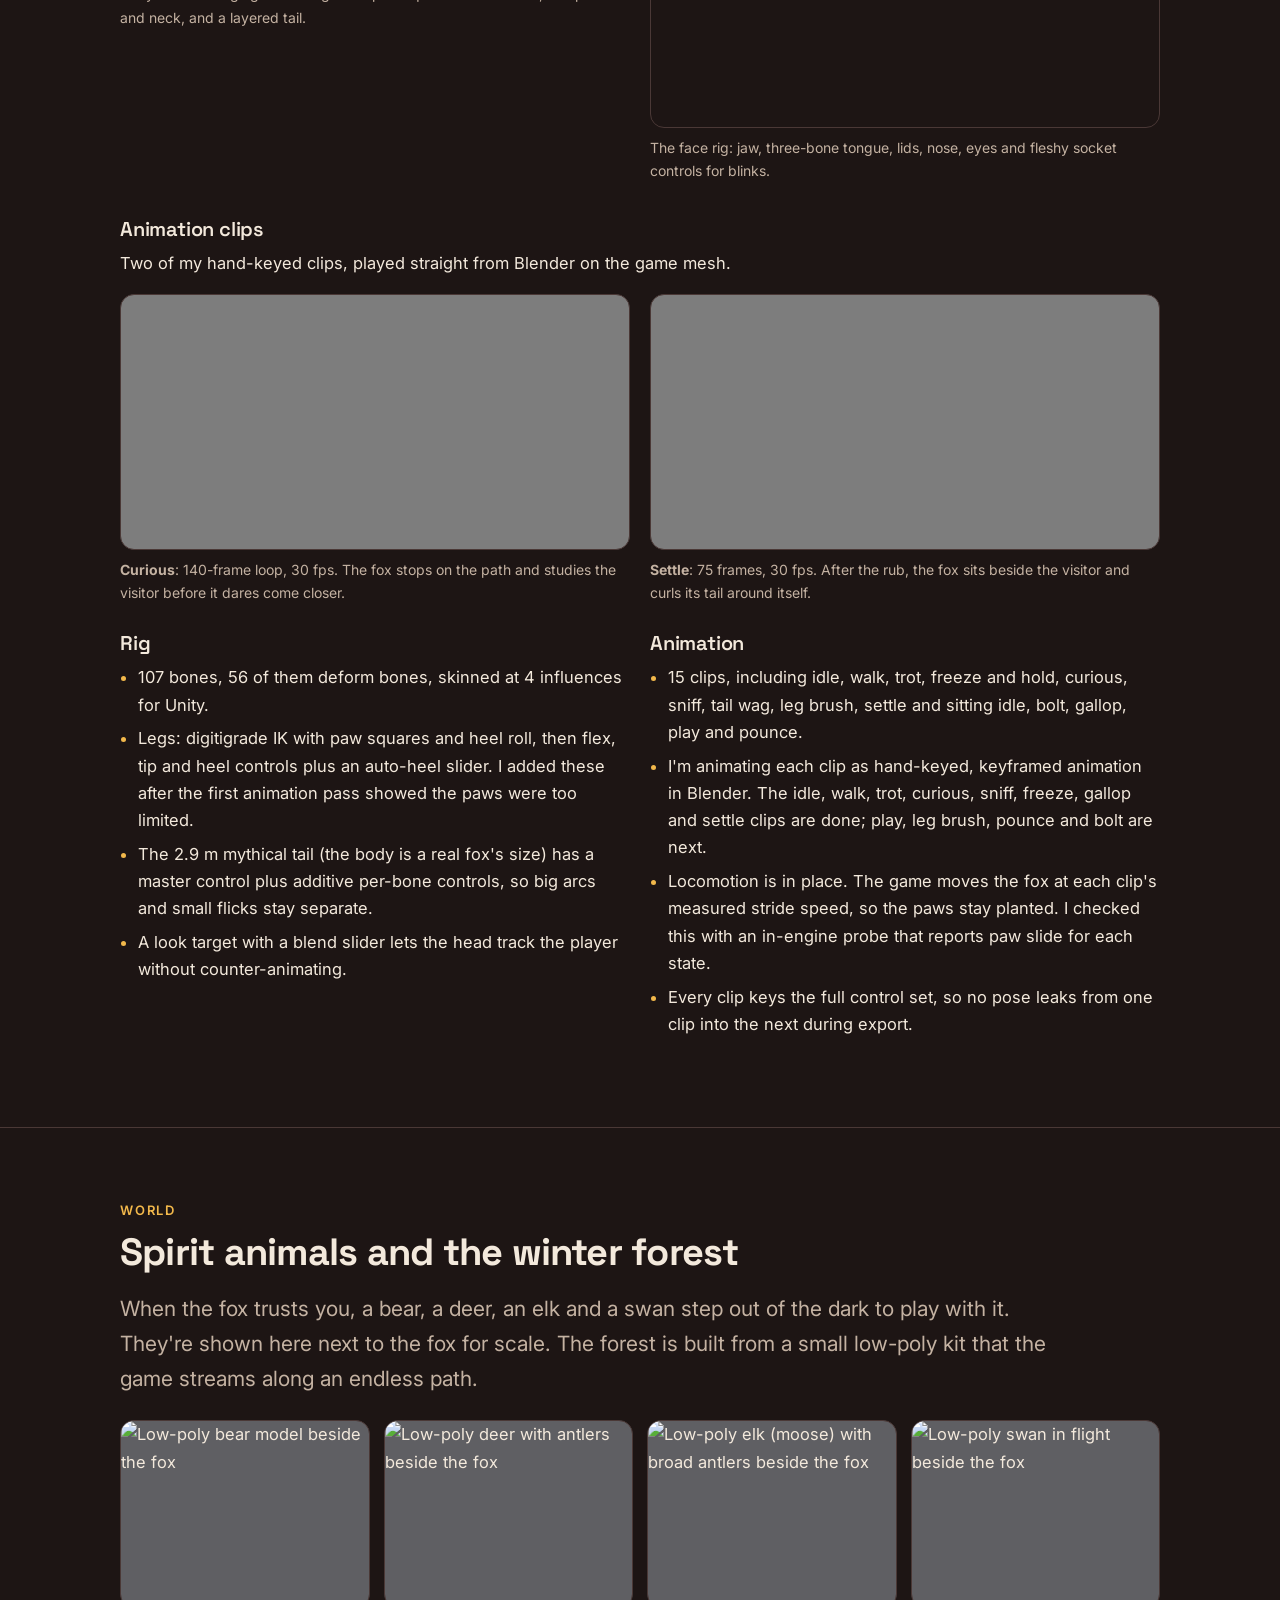
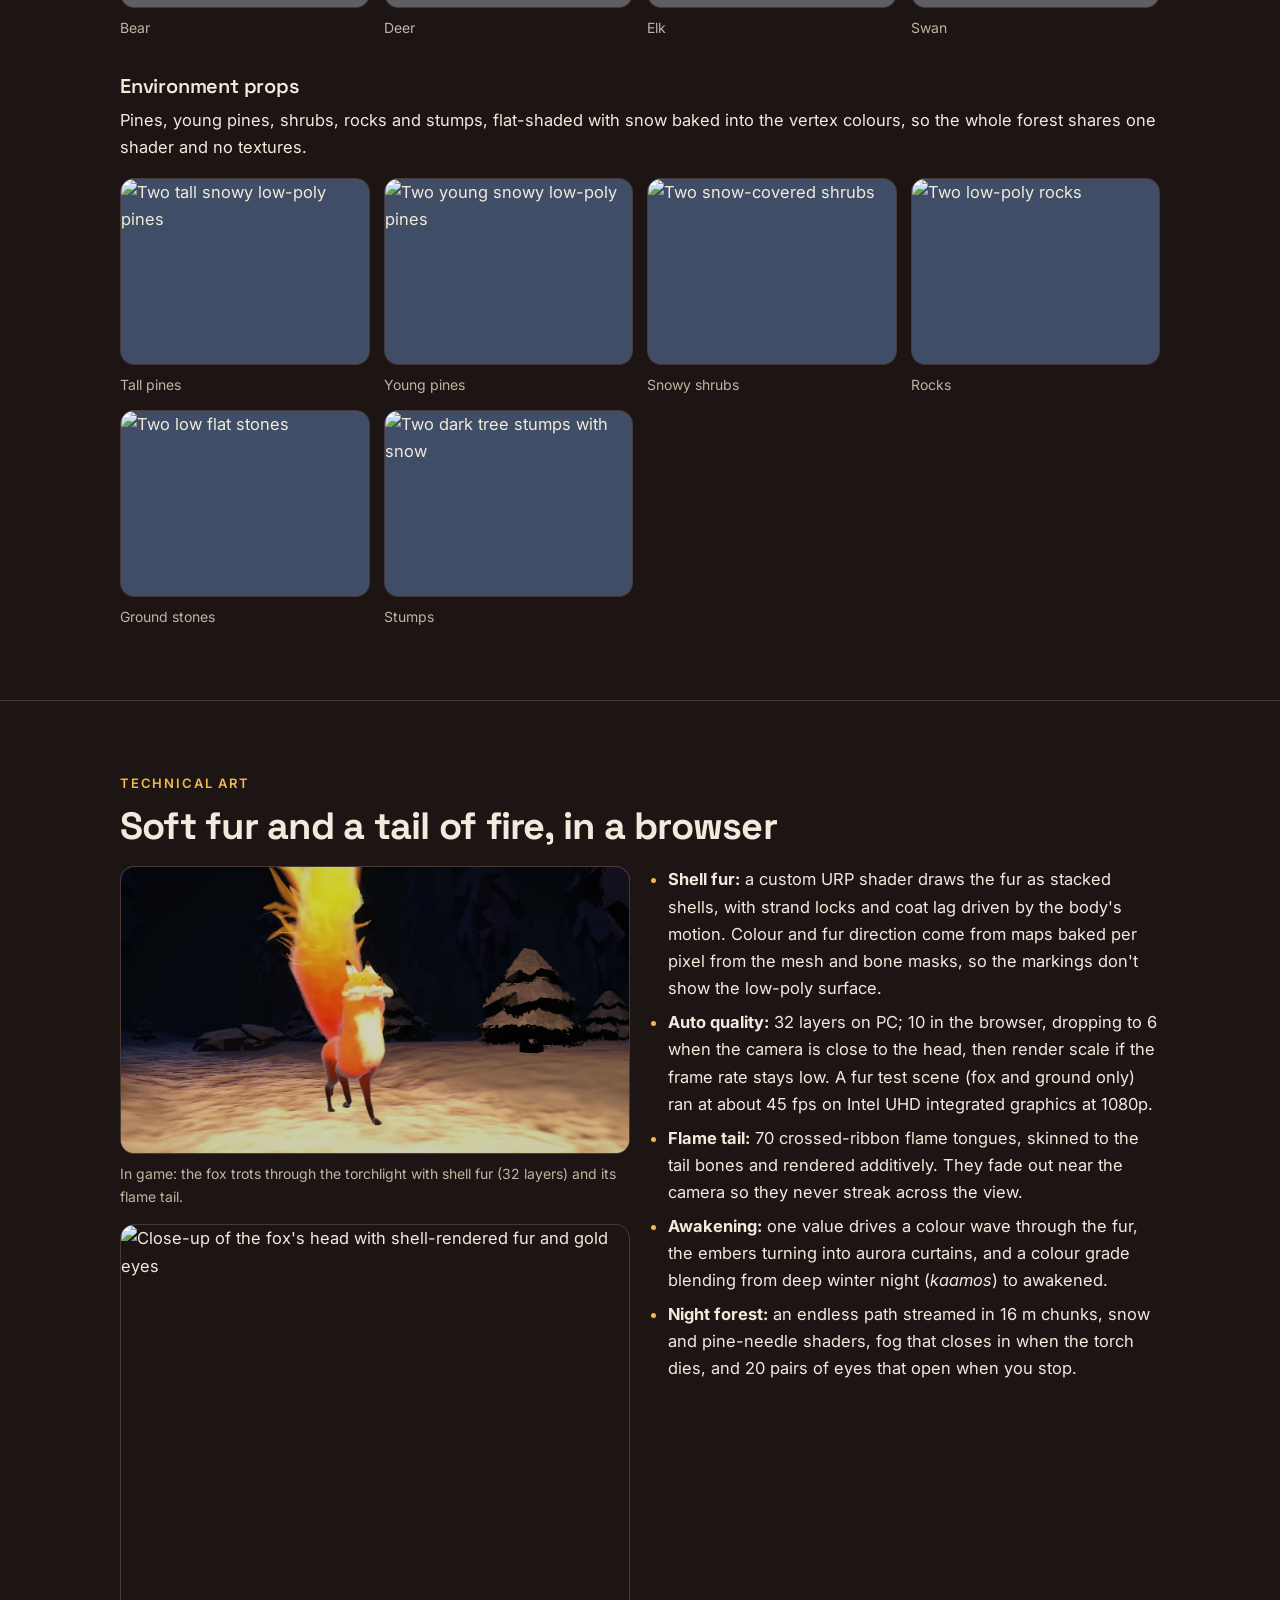
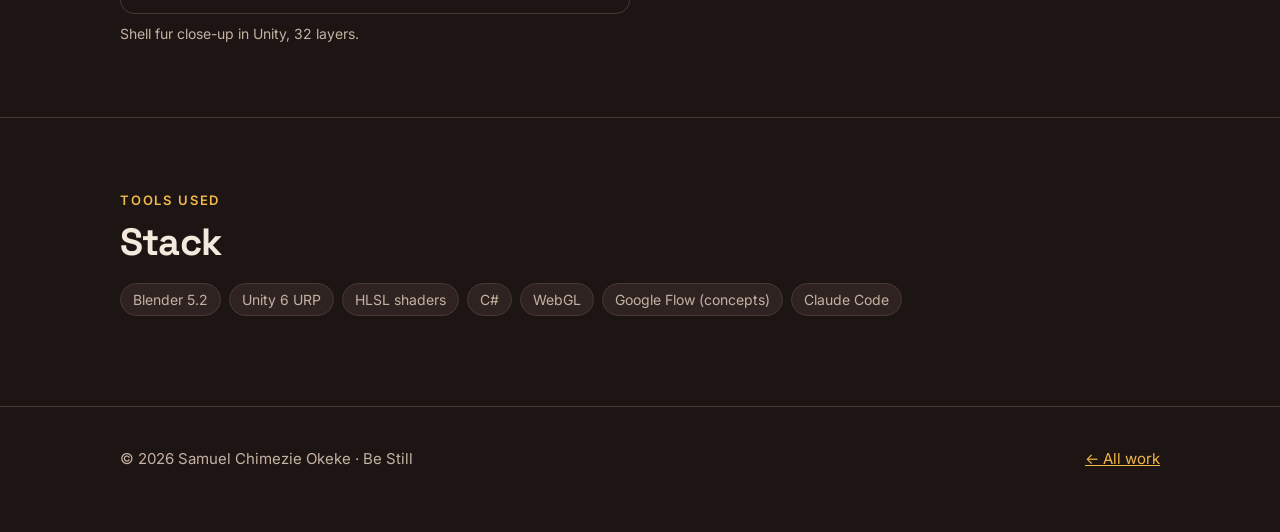
==== commit 75d4e6b0: "Redesign home page and switch site fonts New headline, reels up front, 2x2 case-study grid with hove" ====
--- a/be-still/index.html
+++ b/be-still/index.html
@@ -10,7 +10,7 @@
 <meta property="og:image" content="../img/bestill/hero_ingame.webp">
 <link rel="preconnect" href="https://fonts.googleapis.com">
 <link rel="preconnect" href="https://fonts.gstatic.com" crossorigin>
-<link href="https://fonts.googleapis.com/css2?family=Nunito:wght@400;700;800;900&display=swap" rel="stylesheet">
+<link href="https://fonts.googleapis.com/css2?family=Inter:wght@400;500;600;700&family=Space+Grotesk:wght@500;600;700&display=swap" rel="stylesheet">
 <link rel="stylesheet" href="../style.css">
 <style>
   .hero { padding: 56px 0 64px; background: radial-gradient(1100px 520px at 75% -10%, rgba(92,200,192,.16), transparent 60%), radial-gradient(800px 420px at 0% 0%, rgba(239,122,90,.12), transparent 60%); }
--- a/style.css
+++ b/style.css
@@ -0,0 +1,88 @@
+:root {
+  --bg: #1d1514;
+  --bg2: #281d1b;
+  --card: #2f2321;
+  --line: #4a3836;
+  --text: #f3e9dc;
+  --muted: #c4b2a2;
+  --gold: #f2b84b;
+  --coral: #ef7a5a;
+  --teal: #5cc8c0;
+  --max: 1080px;
+}
+* { box-sizing: border-box; }
+html { scroll-behavior: smooth; }
+body {
+  margin: 0; background: var(--bg); color: var(--text);
+  font: 16.5px/1.65 "Inter", system-ui, sans-serif;
+  -webkit-font-smoothing: antialiased;
+}
+img { max-width: 100%; height: auto; display: block; }
+a { color: var(--gold); }
+a:hover { color: #ffd27a; }
+.wrap { max-width: var(--max); margin: 0 auto; padding: 0 20px; }
+
+/* nav */
+.nav { position: sticky; top: 0; z-index: 10; background: rgba(29,21,20,.92); backdrop-filter: blur(8px); border-bottom: 1px solid var(--line); }
+.nav .wrap { display: flex; align-items: center; justify-content: space-between; height: 58px; gap: 16px; }
+.nav .brand { font-family: "Space Grotesk", sans-serif; font-weight: 700; color: var(--text); text-decoration: none; letter-spacing: .02em; white-space: nowrap; }
+.nav ul { display: flex; gap: 20px; list-style: none; margin: 0; padding: 0; }
+.nav ul a { color: var(--muted); text-decoration: none; font-weight: 500; font-size: 15px; }
+.nav ul a:hover { color: var(--gold); }
+@media (max-width: 640px) { .nav ul { gap: 12px; } .nav ul li.hide-sm { display: none; } .nav .brand { font-size: 15px; } }
+
+/* type */
+h1, h2, h3 { line-height: 1.12; margin: 0 0 .5em; font-family: "Space Grotesk", "Inter", sans-serif; letter-spacing: -.02em; }
+h1 { font-size: clamp(36px, 6vw, 68px); font-weight: 700; }
+h2 { font-size: clamp(26px, 3.6vw, 38px); font-weight: 700; }
+h3 { font-size: 20px; font-weight: 600; letter-spacing: -.01em; }
+.eyebrow { color: var(--gold); font-weight: 600; letter-spacing: .14em; text-transform: uppercase; font-size: 13px; margin-bottom: 10px; }
+.lead { font-size: clamp(18px, 2.2vw, 21px); color: var(--muted); max-width: 46em; }
+p { margin: 0 0 1em; }
+.muted { color: var(--muted); }
+section { padding: 72px 0; border-top: 1px solid var(--line); }
+section:first-of-type { border-top: 0; }
+
+/* buttons + chips */
+.btn { display: inline-flex; align-items: center; gap: 8px; padding: 12px 22px; border-radius: 999px; font-weight: 600; text-decoration: none; border: 2px solid var(--gold); color: var(--gold); background: transparent; cursor: pointer; font-family: inherit; font-size: 16px; }
+.btn.solid { background: var(--gold); color: #2a1a10; }
+.btn:hover { filter: brightness(1.1); }
+.row { display: flex; flex-wrap: wrap; gap: 12px; align-items: center; }
+.chips { display: flex; flex-wrap: wrap; gap: 8px; margin: 18px 0; padding: 0; list-style: none; }
+.chips li { border: 1px solid var(--line); background: var(--card); border-radius: 999px; padding: 4px 12px; font-size: 14px; color: var(--muted); }
+
+/* grids + cards */
+.grid { display: grid; gap: 20px; }
+.g2 { grid-template-columns: repeat(auto-fit, minmax(300px, 1fr)); }
+.g3 { grid-template-columns: repeat(auto-fit, minmax(240px, 1fr)); }
+.card { background: var(--card); border: 1px solid var(--line); border-radius: 16px; padding: 22px; }
+.card h3 { margin-bottom: .35em; }
+.card p:last-child { margin-bottom: 0; }
+
+/* stats */
+.stats { display: grid; grid-template-columns: repeat(auto-fit, minmax(150px, 1fr)); gap: 12px; margin: 28px 0 0; }
+.stat { background: var(--card); border: 1px solid var(--line); border-radius: 14px; padding: 14px 16px; }
+.stat b { display: block; font-size: 26px; font-weight: 900; color: var(--gold); line-height: 1.1; }
+.stat span { font-size: 14px; color: var(--muted); }
+
+/* tables */
+.tbl { width: 100%; border-collapse: collapse; font-size: 15px; }
+.tbl th, .tbl td { text-align: left; padding: 9px 10px; border-bottom: 1px solid var(--line); vertical-align: top; }
+.tbl th { color: var(--gold); font-weight: 800; }
+.tbl td:last-child { color: var(--muted); }
+.scroll-x { overflow-x: auto; }
+
+/* figures */
+figure { margin: 0; }
+figcaption { font-size: 14px; color: var(--muted); margin-top: 8px; }
+.shot { border-radius: 14px; border: 1px solid var(--line); }
+.strip { display: grid; grid-auto-flow: column; grid-auto-columns: minmax(170px, 1fr); gap: 14px; overflow-x: auto; padding-bottom: 8px; scroll-snap-type: x mandatory; }
+.strip figure { scroll-snap-align: start; }
+.strip .num { color: var(--gold); font-weight: 900; }
+
+ul.ticks { padding-left: 1.1em; margin: 0 0 1em; }
+ul.ticks li { margin-bottom: .4em; }
+ul.ticks li::marker { color: var(--gold); }
+code { background: #3a2b28; padding: 1px 6px; border-radius: 6px; font-size: .9em; }
+
+.footer { padding: 40px 0 60px; border-top: 1px solid var(--line); color: var(--muted); font-size: 15px; }
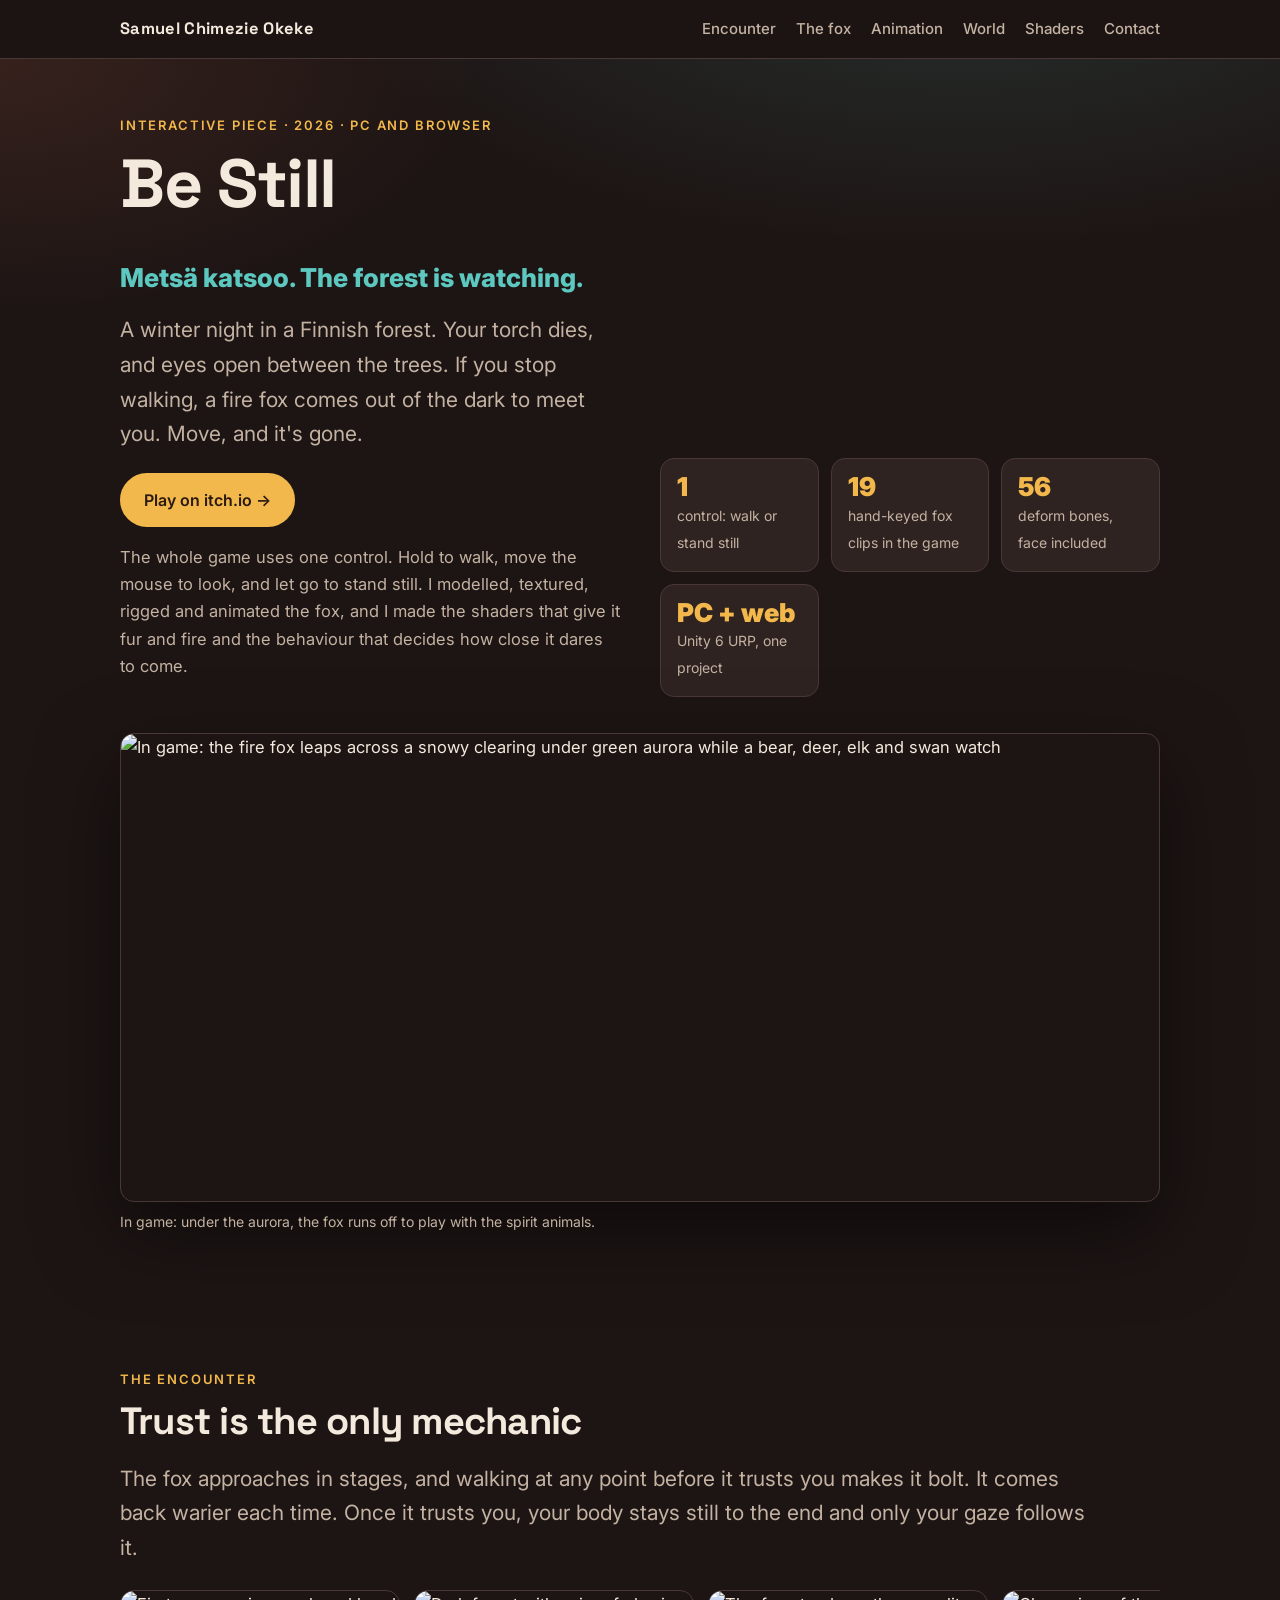
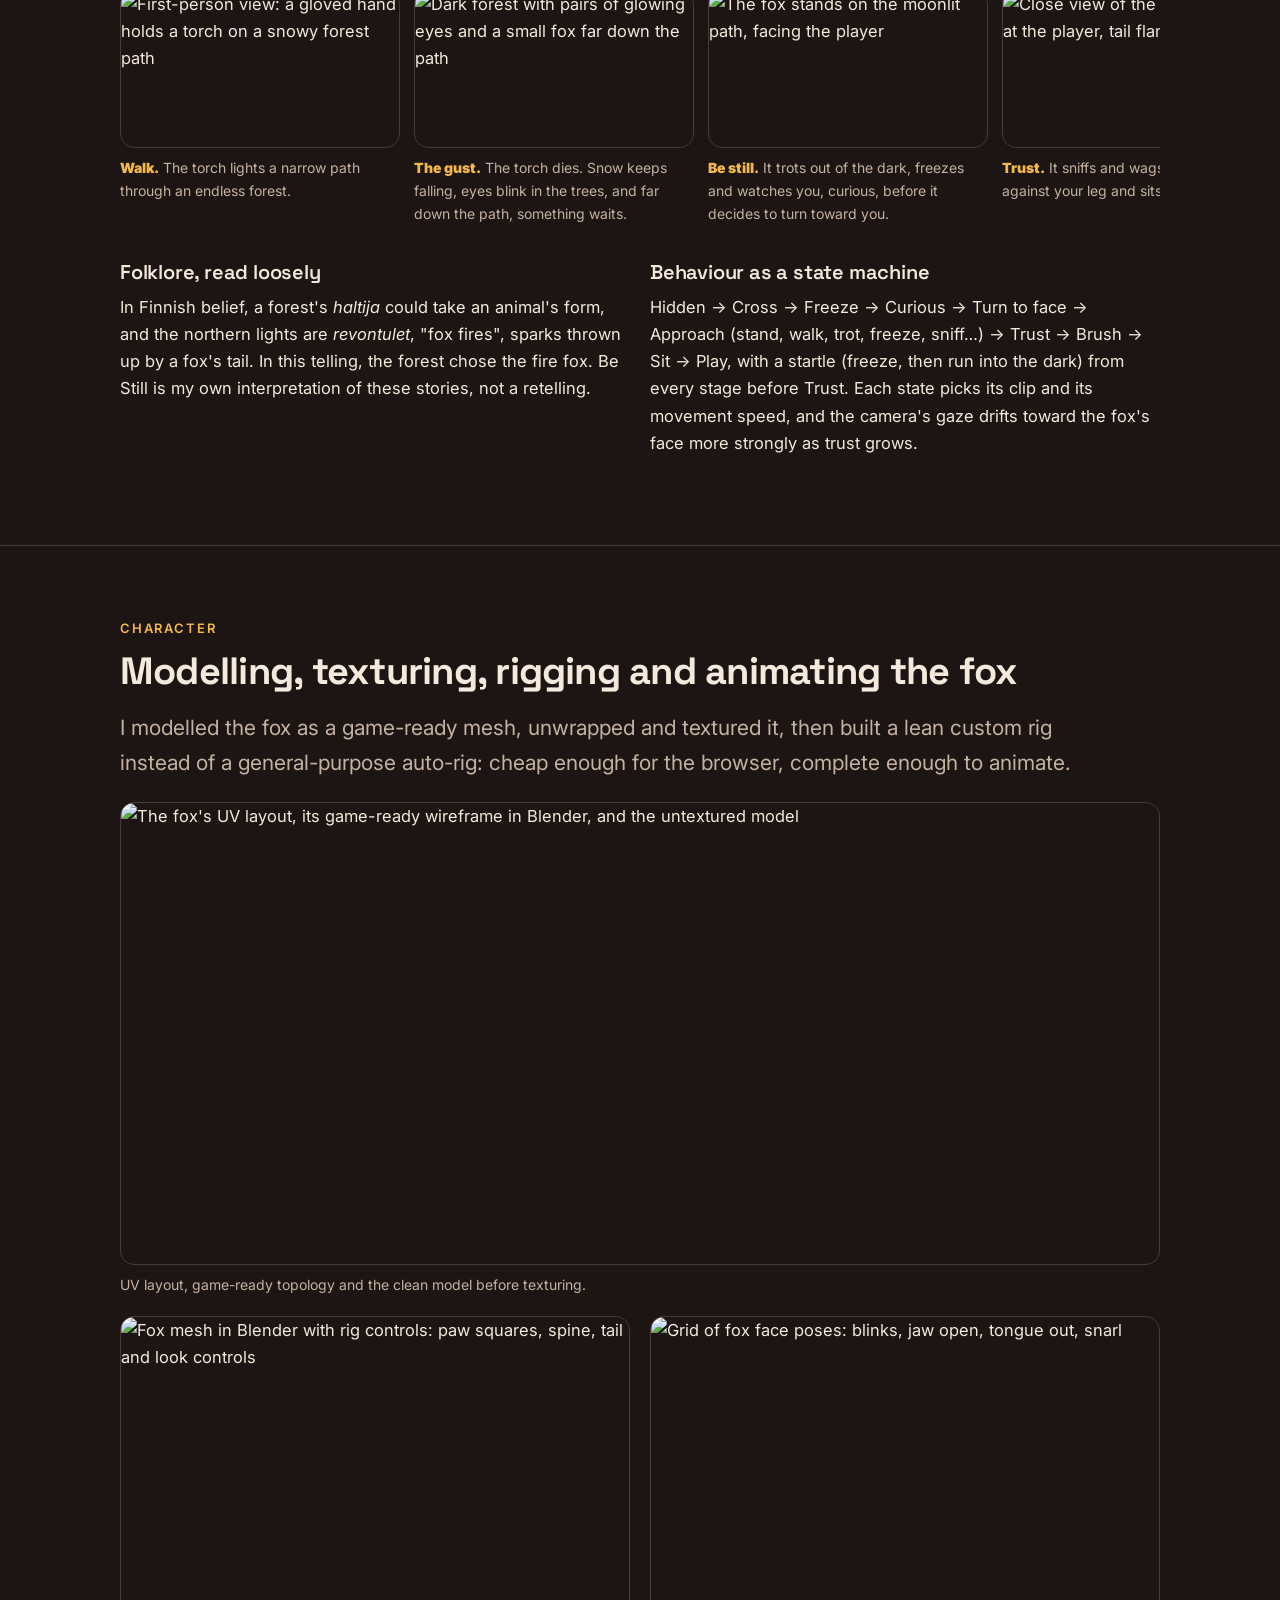
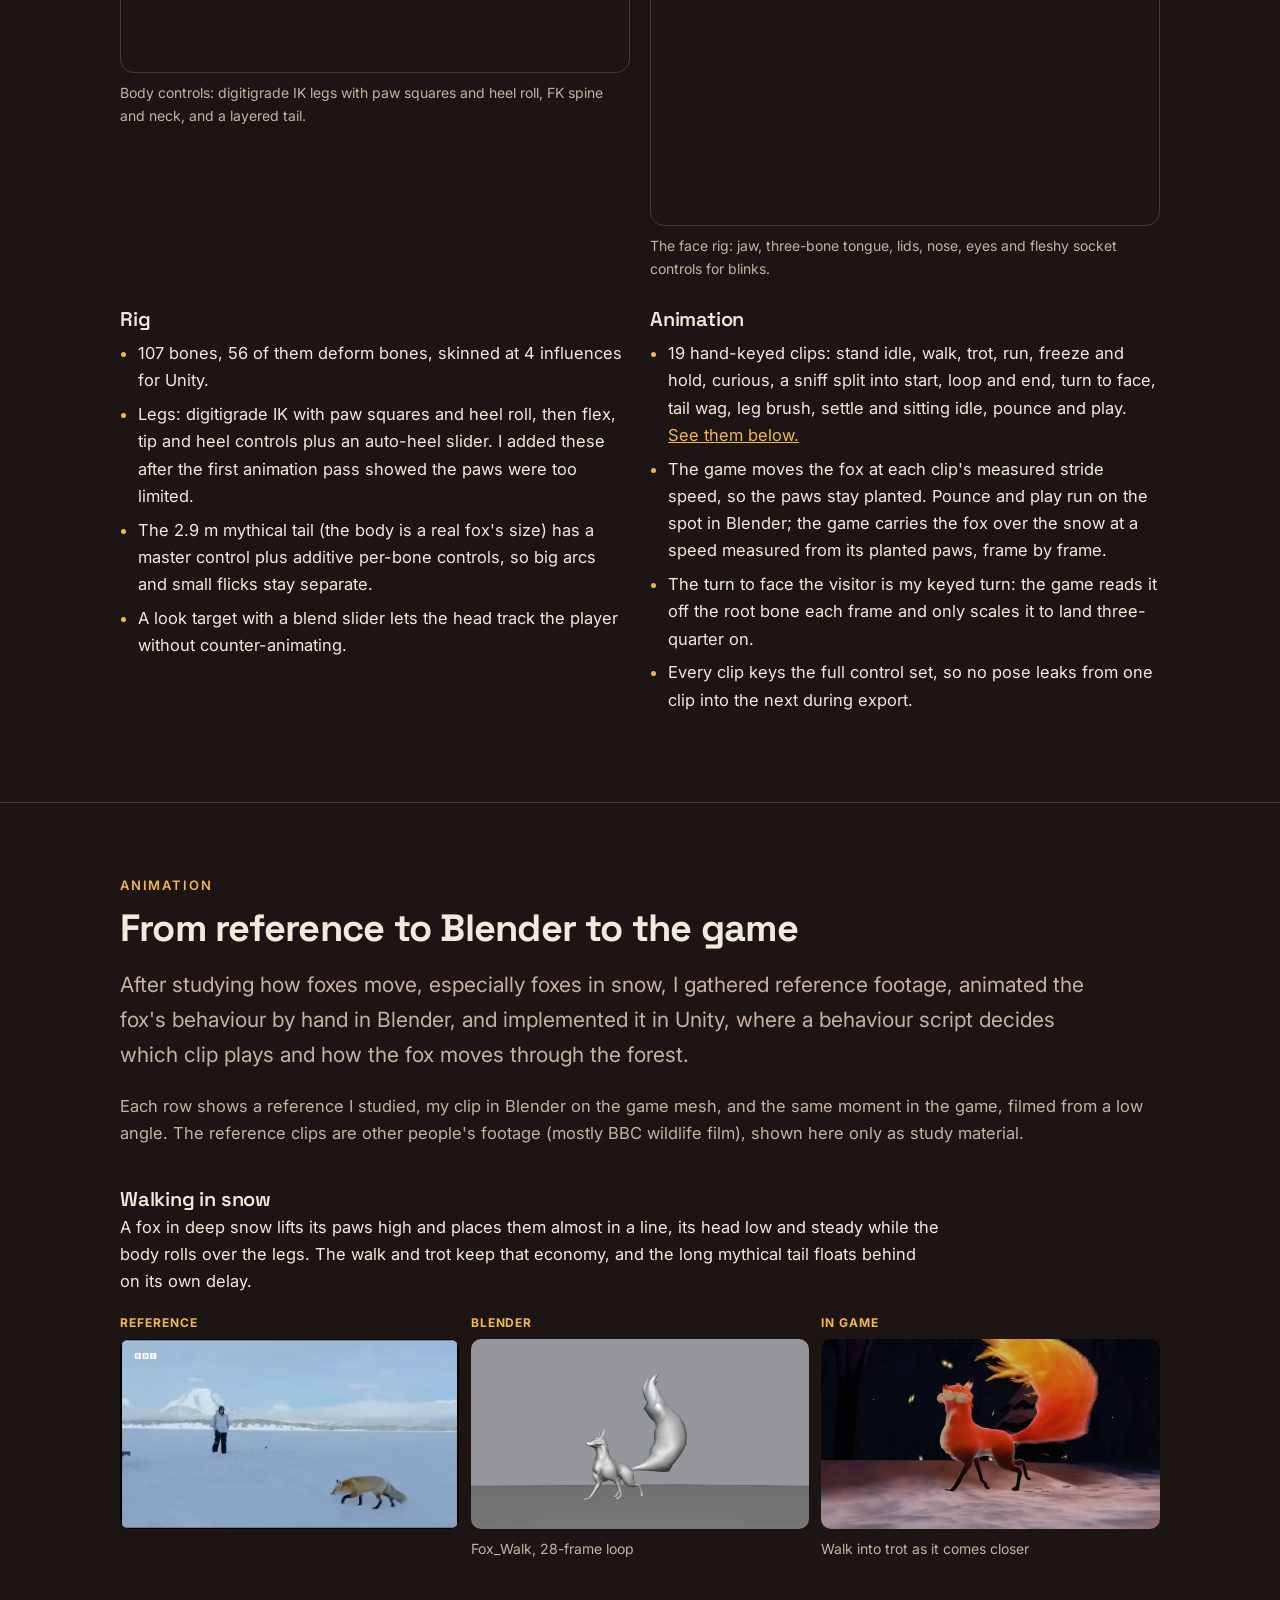
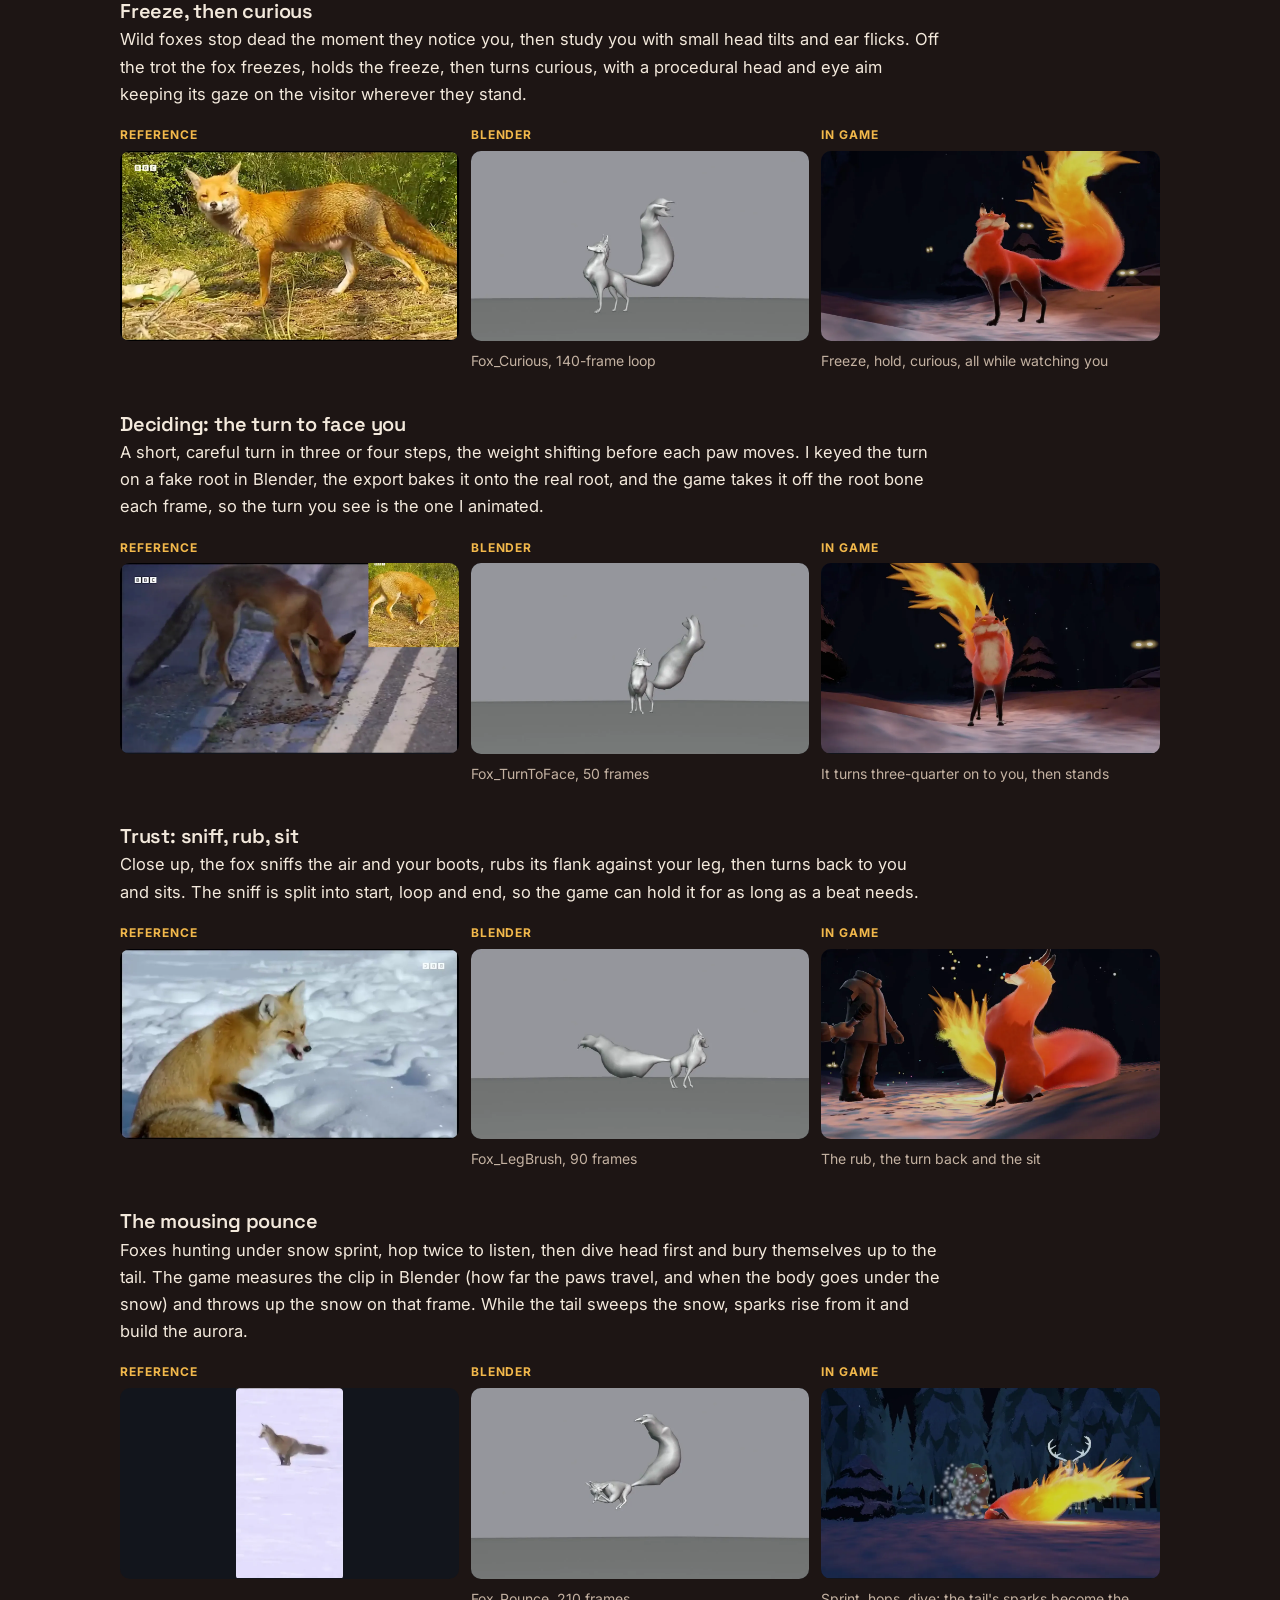
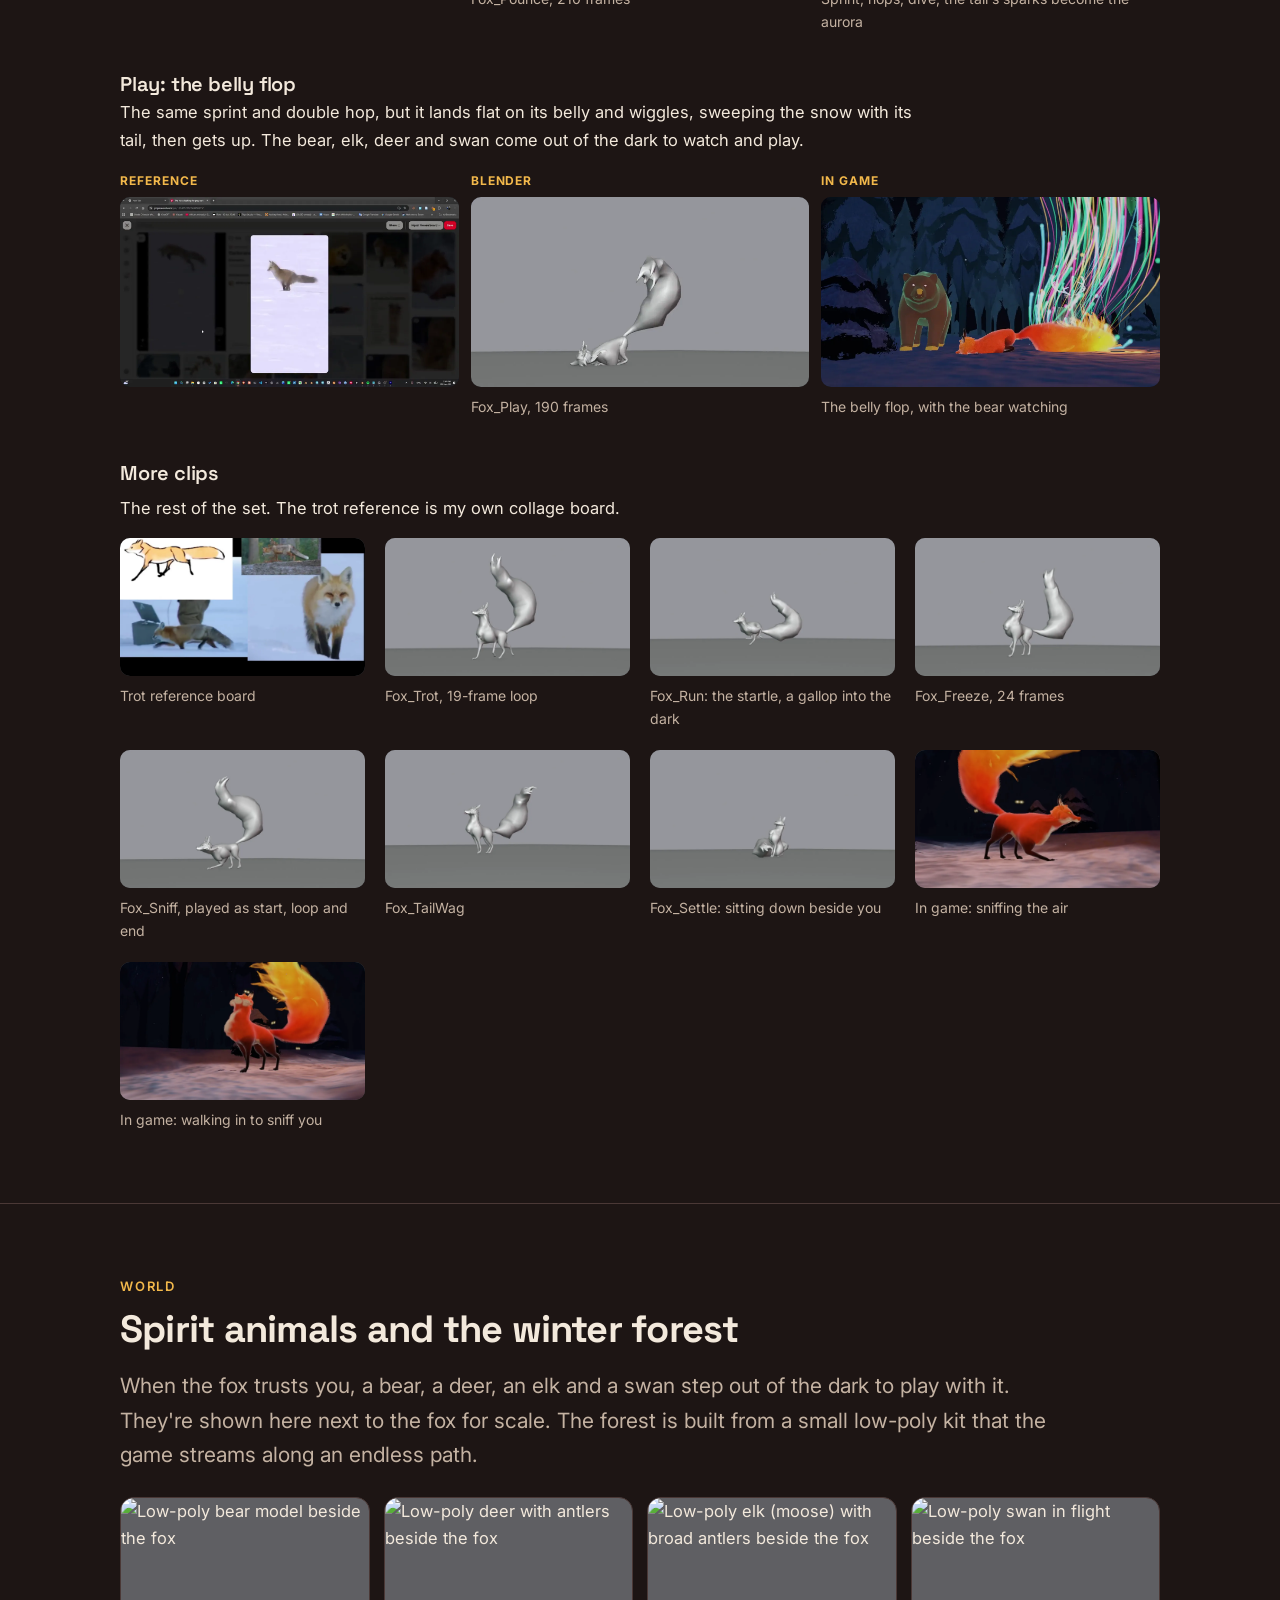
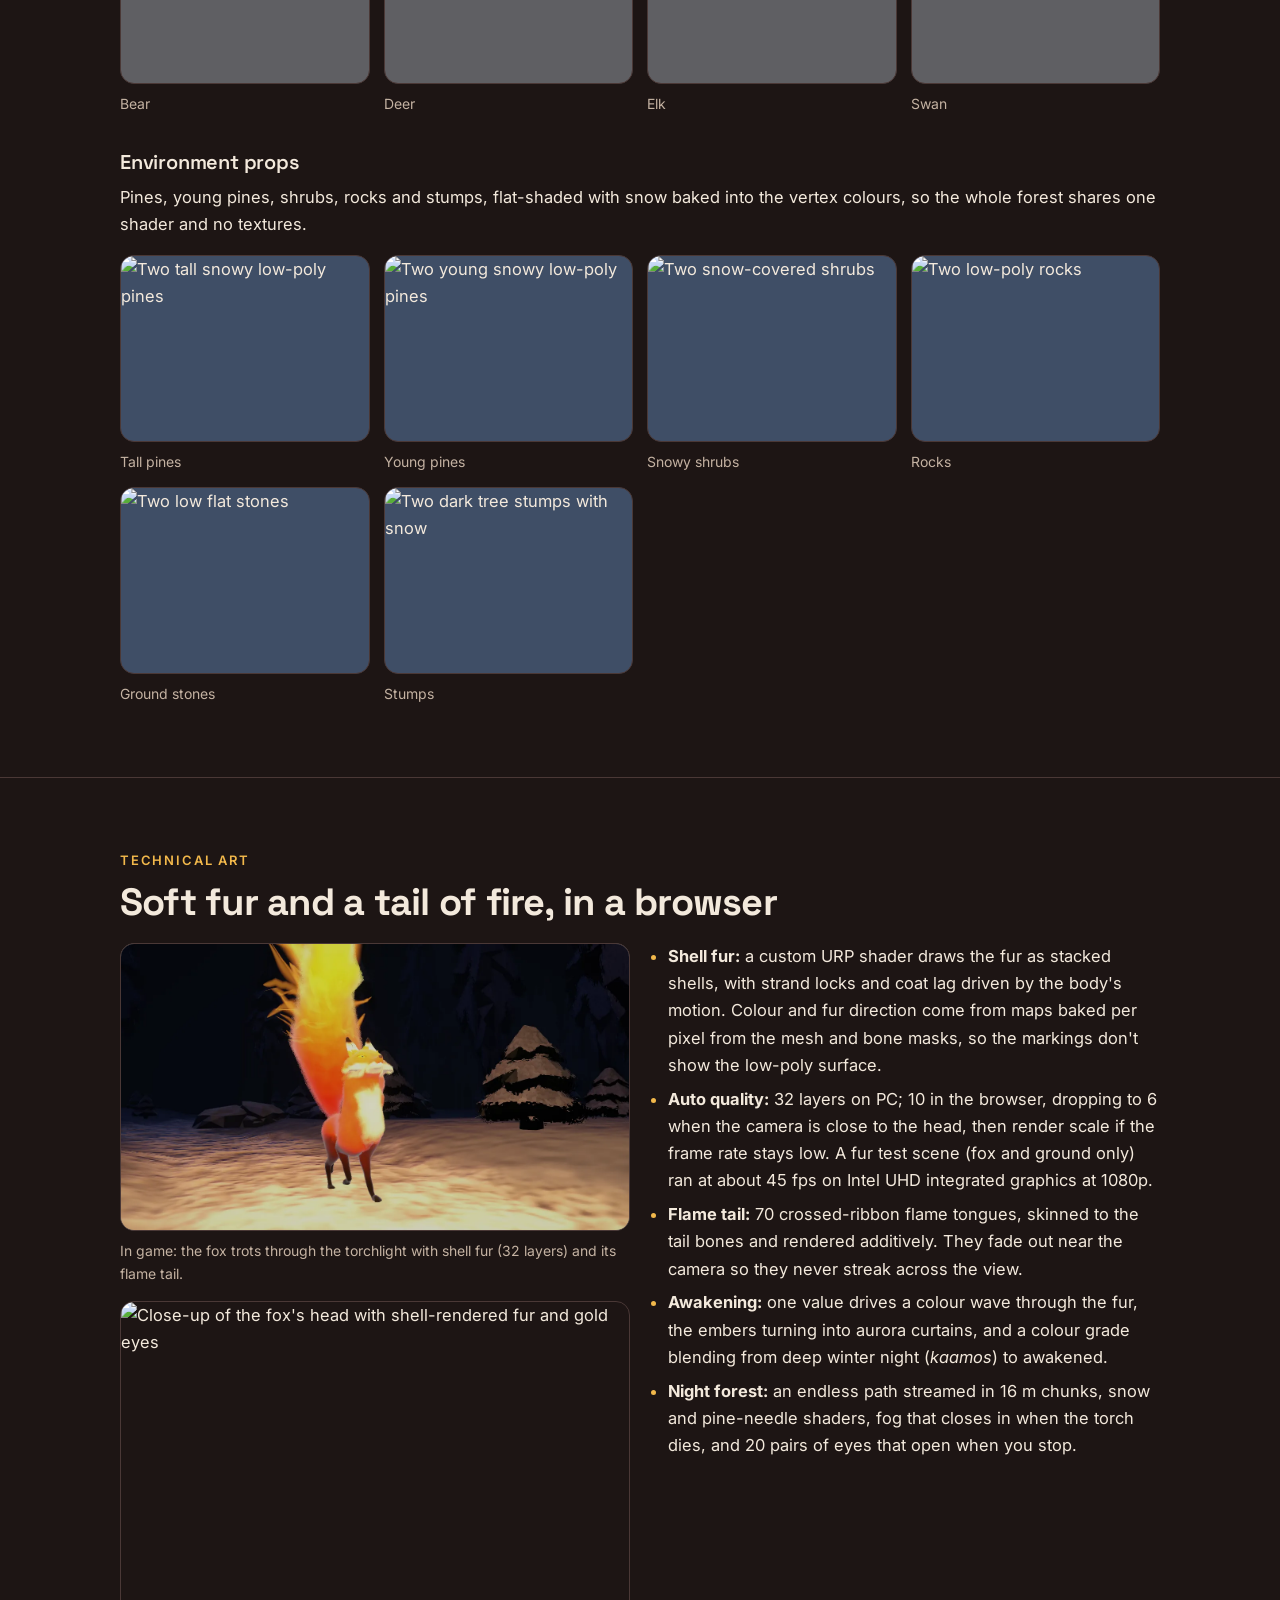
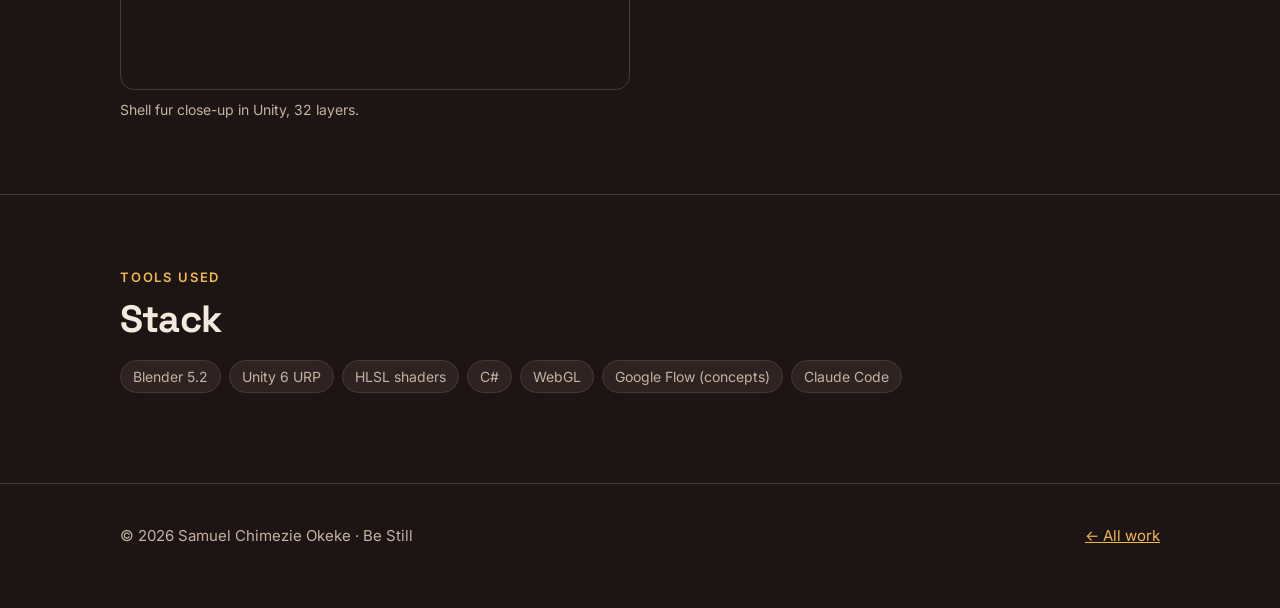
==== commit c08b6bf1: "Be Still: animation section (reference, Blender, in game), itch link, updated text Co-Authored-By: C" ====
--- a/be-still/index.html
+++ b/be-still/index.html
@@ -25,6 +25,14 @@
   .gallery.animals img { background: #5f5f63; }
   .quote { font-size: clamp(20px, 2.6vw, 26px); font-weight: 800; color: var(--teal); margin: 0 0 14px; }
   .strip { grid-auto-columns: minmax(280px, 1fr); }
+  .trio { display: grid; grid-template-columns: repeat(3, 1fr); gap: 12px; margin-top: 12px; }
+  @media (max-width: 760px) { .trio { grid-template-columns: 1fr; } }
+  .trio video { width: 100%; aspect-ratio: 16 / 9; object-fit: contain; background: #12151c; display: block; border-radius: 10px; }
+  .trio .tag { display: inline-block; font-size: 12px; font-weight: 700; letter-spacing: .08em; text-transform: uppercase; color: var(--gold); margin-bottom: 6px; }
+  .beat { margin-top: 40px; }
+  .beat h3 { margin-bottom: 4px; }
+  .beat > p { margin: 0; max-width: 820px; }
+  .clips video { width: 100%; aspect-ratio: 16 / 9; object-fit: contain; background: #4b4d52; display: block; border-radius: 10px; }
 </style>
 </head>
 <body>
@@ -34,6 +42,7 @@
   <ul>
     <li><a href="#encounter">Encounter</a></li>
     <li class="hide-sm"><a href="#fox">The fox</a></li>
+    <li><a href="#animation">Animation</a></li>
     <li class="hide-sm"><a href="#world">World</a></li>
     <li class="hide-sm"><a href="#tech">Shaders</a></li>
     <li><a href="../#contact">Contact</a></li>
@@ -43,16 +52,17 @@
 <header class="hero">
   <div class="wrap">
     <div>
-      <div class="eyebrow">Interactive piece · in development</div>
+      <div class="eyebrow">Interactive piece · 2026 · PC and browser</div>
       <h1>Be Still</h1>
       <p class="quote">Metsä katsoo. The forest is watching.</p>
       <p class="lead">A winter night in a Finnish forest. Your torch dies, and eyes open between the trees. If you stop walking, a fire fox comes out of the dark to meet you. Move, and it's gone.</p>
+      <p><a class="btn solid" href="https://chimex.itch.io/be-still">Play on itch.io →</a></p>
       <p class="muted">The whole game uses one control. Hold to walk, move the mouse to look, and let go to stand still. I modelled, textured, rigged and animated the fox, and I made the shaders that give it fur and fire and the behaviour that decides how close it dares to come.</p>
     </div>
     <div>
       <div class="stats">
         <div class="stat"><b>1</b><span>control: walk or stand still</span></div>
-        <div class="stat"><b>15</b><span>fox animation clips</span></div>
+        <div class="stat"><b>19</b><span>hand-keyed fox clips in the game</span></div>
         <div class="stat"><b>56</b><span>deform bones, face included</span></div>
         <div class="stat"><b>PC + web</b><span>Unity 6 URP, one project</span></div>
       </div>
@@ -73,20 +83,20 @@
     <p class="lead">The fox approaches in stages, and walking at any point before it trusts you makes it bolt. It comes back warier each time. Once it trusts you, your body stays still to the end and only your gaze follows it.</p>
     <div class="strip" style="margin-top:24px">
       <figure><img class="shot" loading="lazy" src="../img/bestill/01_torch.webp" alt="First-person view: a gloved hand holds a torch on a snowy forest path" width="1280" height="720"><figcaption><span class="num">Walk.</span> The torch lights a narrow path through an endless forest.</figcaption></figure>
-      <figure><img class="shot" loading="lazy" src="../img/bestill/02_eyes.webp" alt="Dark forest with pairs of glowing eyes and a small fox far down the path" width="1280" height="720"><figcaption><span class="num">The gust.</span> The torch dies. Sparks drift, eyes blink in the trees, and far down the path, something waits.</figcaption></figure>
-      <figure><img class="shot" loading="lazy" src="../img/bestill/03_curious.webp" alt="The fox stands on the moonlit path, facing the player" width="1280" height="720"><figcaption><span class="num">Be still.</span> It appears, freezes, trots closer and watches you with its head tilted.</figcaption></figure>
-      <figure><img class="shot" loading="lazy" src="../img/bestill/04_trust.webp" alt="Close view of the fox looking up at the player, tail flame raised" width="1280" height="720"><figcaption><span class="num">Trust.</span> It sniffs and wags, then brushes past your leg.</figcaption></figure>
+      <figure><img class="shot" loading="lazy" src="../img/bestill/02_eyes.webp" alt="Dark forest with pairs of glowing eyes and a small fox far down the path" width="1280" height="720"><figcaption><span class="num">The gust.</span> The torch dies. Snow keeps falling, eyes blink in the trees, and far down the path, something waits.</figcaption></figure>
+      <figure><img class="shot" loading="lazy" src="../img/bestill/03_curious.webp" alt="The fox stands on the moonlit path, facing the player" width="1280" height="720"><figcaption><span class="num">Be still.</span> It trots out of the dark, freezes and watches you, curious, before it decides to turn toward you.</figcaption></figure>
+      <figure><img class="shot" loading="lazy" src="../img/bestill/04_trust.webp" alt="Close view of the fox looking up at the player, tail flame raised" width="1280" height="720"><figcaption><span class="num">Trust.</span> It sniffs and wags, then rubs against your leg and sits beside you.</figcaption></figure>
       <figure><img class="shot" loading="lazy" src="../img/bestill/05_awakening.webp" alt="The fox glowing brighter, sparks rising into the trees" width="1280" height="720"><figcaption><span class="num">Awakening.</span> Colour runs through its fur from head to tail and out into the forest.</figcaption></figure>
-      <figure><img class="shot" loading="lazy" src="../img/bestill/06_frolic.webp" alt="The fox leaping in a clearing under aurora, with a bear, elk, deer and swan around it" width="1600" height="720"><figcaption><span class="num">Play.</span> Under the aurora, spirit animals step out of the dark and the fox runs off to play with them.</figcaption></figure>
+      <figure><img class="shot" loading="lazy" src="../img/bestill/06_frolic.webp" alt="The fox leaping in a clearing under aurora, with a bear, elk, deer and swan around it" width="1600" height="720"><figcaption><span class="num">Play.</span> The forest's other animals come out, and the fox pounces and rolls in the snow. Where its tail sweeps the snow, sparks rise and become the aurora.</figcaption></figure>
     </div>
     <div class="grid g2" style="margin-top:28px">
       <div>
         <h3>Folklore, read loosely</h3>
-        <p>In Finnish, the northern lights are <i>revontulet</i>, "fox fires": sparks thrown up by the tail of a fox running across the fells. Forest spirits (<i>metsänhaltija</i>) are often said to take animal form. Be Still is my own interpretation of these stories, not a retelling.</p>
+        <p>In Finnish belief, a forest's <i>haltija</i> could take an animal's form, and the northern lights are <i>revontulet</i>, "fox fires", sparks thrown up by a fox's tail. In this telling, the forest chose the fire fox. Be Still is my own interpretation of these stories, not a retelling.</p>
       </div>
       <div>
         <h3>Behaviour as a state machine</h3>
-        <p>Hidden → Appear → Freeze → Closer → Curious → Approach → Sniff → Trust → Brush → Settle → Play, with Bolt reachable from every stage before Trust. Each state picks its clip and its movement speed, and the camera's gaze drifts toward the fox's face more strongly as trust grows.</p>
+        <p>Hidden → Cross → Freeze → Curious → Turn to face → Approach (stand, walk, trot, freeze, sniff…) → Trust → Brush → Sit → Play, with a startle (freeze, then run into the dark) from every stage before Trust. Each state picks its clip and its movement speed, and the camera's gaze drifts toward the fox's face more strongly as trust grows.</p>
       </div>
     </div>
   </div>
@@ -105,12 +115,6 @@
       <figure><img class="shot" loading="lazy" src="../img/bestill/rig_body.webp" alt="Fox mesh in Blender with rig controls: paw squares, spine, tail and look controls" width="1510" height="1055"><figcaption>Body controls: digitigrade IK legs with paw squares and heel roll, FK spine and neck, and a layered tail.</figcaption></figure>
       <figure><img class="shot" loading="lazy" src="../img/bestill/rig_face.webp" alt="Grid of fox face poses: blinks, jaw open, tongue out, snarl" width="1200" height="1200"><figcaption>The face rig: jaw, three-bone tongue, lids, nose, eyes and fleshy socket controls for blinks.</figcaption></figure>
     </div>
-    <h3 style="margin-top:36px">Animation clips</h3>
-    <p>Two of my hand-keyed clips, played straight from Blender on the game mesh.</p>
-    <div class="grid g2" style="margin-top:12px">
-      <figure><video class="shot" src="../img/bestill/anim_curious.mp4" poster="../img/bestill/anim_curious_poster.webp" width="1280" height="720" autoplay muted loop playsinline preload="metadata" aria-label="Fox_Curious animation: the fox watches the visitor, tilting its head"></video><figcaption><b>Curious</b>: 140-frame loop, 30 fps. The fox stops on the path and studies the visitor before it dares come closer.</figcaption></figure>
-      <figure><video class="shot" src="../img/bestill/anim_settle.mp4" poster="../img/bestill/anim_settle_poster.webp" width="1280" height="720" autoplay muted loop playsinline preload="metadata" aria-label="Fox_Settle animation: the fox sits down and wraps its tail around itself"></video><figcaption><b>Settle</b>: 75 frames, 30 fps. After the rub, the fox sits beside the visitor and curls its tail around itself.</figcaption></figure>
-    </div>
     <div class="grid g2" style="margin-top:28px">
       <div>
         <h3>Rig</h3>
@@ -124,12 +128,90 @@
       <div>
         <h3>Animation</h3>
         <ul class="ticks">
-          <li>15 clips, including idle, walk, trot, freeze and hold, curious, sniff, tail wag, leg brush, settle and sitting idle, bolt, gallop, play and pounce.</li>
-          <li>I'm animating each clip as hand-keyed, keyframed animation in Blender. The idle, walk, trot, curious, sniff, freeze, gallop and settle clips are done; play, leg brush, pounce and bolt are next.</li>
-          <li>Locomotion is in place. The game moves the fox at each clip's measured stride speed, so the paws stay planted. I checked this with an in-engine probe that reports paw slide for each state.</li>
+          <li>19 hand-keyed clips: stand idle, walk, trot, run, freeze and hold, curious, a sniff split into start, loop and end, turn to face, tail wag, leg brush, settle and sitting idle, pounce and play. <a href="#animation">See them below.</a></li>
+          <li>The game moves the fox at each clip's measured stride speed, so the paws stay planted. Pounce and play run on the spot in Blender; the game carries the fox over the snow at a speed measured from its planted paws, frame by frame.</li>
+          <li>The turn to face the visitor is my keyed turn: the game reads it off the root bone each frame and only scales it to land three-quarter on.</li>
           <li>Every clip keys the full control set, so no pose leaks from one clip into the next during export.</li>
         </ul>
       </div>
+    </div>
+  </div>
+</section>
+
+<section id="animation">
+  <div class="wrap">
+    <div class="eyebrow">Animation</div>
+    <h2>From reference to Blender to the game</h2>
+    <p class="lead">After studying how foxes move, especially foxes in snow, I gathered reference footage, animated the fox's behaviour by hand in Blender, and implemented it in Unity, where a behaviour script decides which clip plays and how the fox moves through the forest.</p>
+    <p class="muted">Each row shows a reference I studied, my clip in Blender on the game mesh, and the same moment in the game, filmed from a low angle. The reference clips are other people's footage (mostly BBC wildlife film), shown here only as study material.</p>
+
+    <div class="beat">
+      <h3>Walking in snow</h3>
+      <p>A fox in deep snow lifts its paws high and places them almost in a line, its head low and steady while the body rolls over the legs. The walk and trot keep that economy, and the long mythical tail floats behind on its own delay.</p>
+      <div class="trio">
+        <figure><span class="tag">Reference</span><video data-auto muted loop playsinline preload="none" poster="../img/bestill/ref_foxwalk_poster.webp" src="../img/bestill/ref_foxwalk.mp4" aria-label="Reference: a red fox walking across snow"></video></figure>
+        <figure><span class="tag">Blender</span><video data-auto muted loop playsinline preload="none" poster="../img/bestill/blend_walk_poster.webp" src="../img/bestill/blend_walk.mp4" aria-label="Fox_Walk in Blender"></video><figcaption>Fox_Walk, 28-frame loop</figcaption></figure>
+        <figure><span class="tag">In game</span><video data-auto muted loop playsinline preload="none" poster="../img/bestill/game_walk_trot_poster.webp" src="../img/bestill/game_walk_trot.mp4" aria-label="In game: the fox walks, then trots, closer to the visitor"></video><figcaption>Walk into trot as it comes closer</figcaption></figure>
+      </div>
+    </div>
+    <div class="beat">
+      <h3>Freeze, then curious</h3>
+      <p>Wild foxes stop dead the moment they notice you, then study you with small head tilts and ear flicks. Off the trot the fox freezes, holds the freeze, then turns curious, with a procedural head and eye aim keeping its gaze on the visitor wherever they stand.</p>
+      <div class="trio">
+        <figure><span class="tag">Reference</span><video data-auto muted loop playsinline preload="none" poster="../img/bestill/ref_fox_look_at_poster.webp" src="../img/bestill/ref_fox_look_at.mp4" aria-label="Reference: a fox stops and looks at the camera"></video></figure>
+        <figure><span class="tag">Blender</span><video data-auto muted loop playsinline preload="none" poster="../img/bestill/blend_curious_poster.webp" src="../img/bestill/blend_curious.mp4" aria-label="Fox_Curious in Blender"></video><figcaption>Fox_Curious, 140-frame loop</figcaption></figure>
+        <figure><span class="tag">In game</span><video data-auto muted loop playsinline preload="none" poster="../img/bestill/game_freeze_curious_poster.webp" src="../img/bestill/game_freeze_curious.mp4" aria-label="In game: the fox freezes and watches the visitor, curious"></video><figcaption>Freeze, hold, curious, all while watching you</figcaption></figure>
+      </div>
+    </div>
+    <div class="beat">
+      <h3>Deciding: the turn to face you</h3>
+      <p>A short, careful turn in three or four steps, the weight shifting before each paw moves. I keyed the turn on a fake root in Blender, the export bakes it onto the real root, and the game takes it off the root bone each frame, so the turn you see is the one I animated.</p>
+      <div class="trio">
+        <figure><span class="tag">Reference</span><video data-auto muted loop playsinline preload="none" poster="../img/bestill/ref_fox_turn_poster.webp" src="../img/bestill/ref_fox_turn.mp4" aria-label="Reference: a fox turns on the spot"></video></figure>
+        <figure><span class="tag">Blender</span><video data-auto muted loop playsinline preload="none" poster="../img/bestill/blend_turntoface_poster.webp" src="../img/bestill/blend_turntoface.mp4" aria-label="Fox_TurnToFace in Blender"></video><figcaption>Fox_TurnToFace, 50 frames</figcaption></figure>
+        <figure><span class="tag">In game</span><video data-auto muted loop playsinline preload="none" poster="../img/bestill/game_turn_poster.webp" src="../img/bestill/game_turn.mp4" aria-label="In game: the fox turns to face the visitor"></video><figcaption>It turns three-quarter on to you, then stands</figcaption></figure>
+      </div>
+    </div>
+    <div class="beat">
+      <h3>Trust: sniff, rub, sit</h3>
+      <p>Close up, the fox sniffs the air and your boots, rubs its flank against your leg, then turns back to you and sits. The sniff is split into start, loop and end, so the game can hold it for as long as a beat needs.</p>
+      <div class="trio">
+        <figure><span class="tag">Reference</span><video data-auto muted loop playsinline preload="none" poster="../img/bestill/ref_getup_poster.webp" src="../img/bestill/ref_getup.mp4" aria-label="Reference: a fox shifting its weight in the snow"></video></figure>
+        <figure><span class="tag">Blender</span><video data-auto muted loop playsinline preload="none" poster="../img/bestill/blend_legbrush_poster.webp" src="../img/bestill/blend_legbrush.mp4" aria-label="Fox_LegBrush in Blender"></video><figcaption>Fox_LegBrush, 90 frames</figcaption></figure>
+        <figure><span class="tag">In game</span><video data-auto muted loop playsinline preload="none" poster="../img/bestill/game_brush_trust_poster.webp" src="../img/bestill/game_brush_trust.mp4" aria-label="In game: the fox rubs the visitor's leg, turns and sits beside them"></video><figcaption>The rub, the turn back and the sit</figcaption></figure>
+      </div>
+    </div>
+    <div class="beat">
+      <h3>The mousing pounce</h3>
+      <p>Foxes hunting under snow sprint, hop twice to listen, then dive head first and bury themselves up to the tail. The game measures the clip in Blender (how far the paws travel, and when the body goes under the snow) and throws up the snow on that frame. While the tail sweeps the snow, sparks rise from it and build the aurora.</p>
+      <div class="trio">
+        <figure><span class="tag">Reference</span><video data-auto muted loop playsinline preload="none" poster="../img/bestill/ref_play01_poster.webp" src="../img/bestill/ref_play01.mp4" aria-label="Reference: a fox leaps and dives head first into snow"></video></figure>
+        <figure><span class="tag">Blender</span><video data-auto muted loop playsinline preload="none" poster="../img/bestill/blend_pounce_poster.webp" src="../img/bestill/blend_pounce.mp4" aria-label="Fox_Pounce in Blender"></video><figcaption>Fox_Pounce, 210 frames</figcaption></figure>
+        <figure><span class="tag">In game</span><video data-auto muted loop playsinline preload="none" poster="../img/bestill/game_pounce_poster.webp" src="../img/bestill/game_pounce.mp4" aria-label="In game: the fox sprints, dives into the snow, and its tail throws up coloured sparks"></video><figcaption>Sprint, hops, dive; the tail's sparks become the aurora</figcaption></figure>
+      </div>
+    </div>
+    <div class="beat">
+      <h3>Play: the belly flop</h3>
+      <p>The same sprint and double hop, but it lands flat on its belly and wiggles, sweeping the snow with its tail, then gets up. The bear, elk, deer and swan come out of the dark to watch and play.</p>
+      <div class="trio">
+        <figure><span class="tag">Reference</span><video data-auto muted loop playsinline preload="none" poster="../img/bestill/ref_play02_poster.webp" src="../img/bestill/ref_play02.mp4" aria-label="Reference: a fox lying down and rolling playfully"></video></figure>
+        <figure><span class="tag">Blender</span><video data-auto muted loop playsinline preload="none" poster="../img/bestill/blend_play_poster.webp" src="../img/bestill/blend_play.mp4" aria-label="Fox_Play in Blender"></video><figcaption>Fox_Play, 190 frames</figcaption></figure>
+        <figure><span class="tag">In game</span><video data-auto muted loop playsinline preload="none" poster="../img/bestill/game_play_poster.webp" src="../img/bestill/game_play.mp4" aria-label="In game: the fox belly flops in the snow beside the bear"></video><figcaption>The belly flop, with the bear watching</figcaption></figure>
+      </div>
+    </div>
+
+    <h3 style="margin-top:44px">More clips</h3>
+    <p>The rest of the set. The trot reference is my own collage board.</p>
+    <div class="grid g3 clips" style="margin-top:12px">
+      <figure><video data-auto muted loop playsinline preload="none" poster="../img/bestill/ref_trot_poster.webp" src="../img/bestill/ref_trot.mp4" aria-label="Trot reference board"></video><figcaption>Trot reference board</figcaption></figure>
+      <figure><video data-auto muted loop playsinline preload="none" poster="../img/bestill/blend_trot_poster.webp" src="../img/bestill/blend_trot.mp4" aria-label="Fox_Trot in Blender"></video><figcaption>Fox_Trot, 19-frame loop</figcaption></figure>
+      <figure><video data-auto muted loop playsinline preload="none" poster="../img/bestill/blend_run_poster.webp" src="../img/bestill/blend_run.mp4" aria-label="Fox_Run in Blender"></video><figcaption>Fox_Run: the startle, a gallop into the dark</figcaption></figure>
+      <figure><video data-auto muted loop playsinline preload="none" poster="../img/bestill/blend_freeze_poster.webp" src="../img/bestill/blend_freeze.mp4" aria-label="Fox_Freeze in Blender"></video><figcaption>Fox_Freeze, 24 frames</figcaption></figure>
+      <figure><video data-auto muted loop playsinline preload="none" poster="../img/bestill/blend_sniff_poster.webp" src="../img/bestill/blend_sniff.mp4" aria-label="Fox_Sniff in Blender"></video><figcaption>Fox_Sniff, played as start, loop and end</figcaption></figure>
+      <figure><video data-auto muted loop playsinline preload="none" poster="../img/bestill/blend_tailwag_poster.webp" src="../img/bestill/blend_tailwag.mp4" aria-label="Fox_TailWag in Blender"></video><figcaption>Fox_TailWag</figcaption></figure>
+      <figure><video data-auto muted loop playsinline preload="none" poster="../img/bestill/blend_settle_poster.webp" src="../img/bestill/blend_settle.mp4" aria-label="Fox_Settle in Blender"></video><figcaption>Fox_Settle: sitting down beside you</figcaption></figure>
+      <figure><video data-auto muted loop playsinline preload="none" poster="../img/bestill/game_sniff_poster.webp" src="../img/bestill/game_sniff.mp4" aria-label="In game: the fox sniffs the air"></video><figcaption>In game: sniffing the air</figcaption></figure>
+      <figure><video data-auto muted loop playsinline preload="none" poster="../img/bestill/game_walk_in_sniff_poster.webp" src="../img/bestill/game_walk_in_sniff.mp4" aria-label="In game: the fox walks in and sniffs the visitor"></video><figcaption>In game: walking in to sniff you</figcaption></figure>
     </div>
   </div>
 </section>
@@ -198,5 +280,16 @@
     <a href="../">← All work</a>
   </div>
 </footer>
+<script>
+  // Play each looping clip only while it is on screen (27 videos would otherwise all download and play at once).
+  const vids = document.querySelectorAll('video[data-auto]');
+  const io = new IntersectionObserver(entries => {
+    for (const e of entries) {
+      if (e.isIntersecting) e.target.play().catch(() => {});
+      else e.target.pause();
+    }
+  }, { rootMargin: '200px 0px' });
+  vids.forEach(v => io.observe(v));
+</script>
 </body>
 </html>
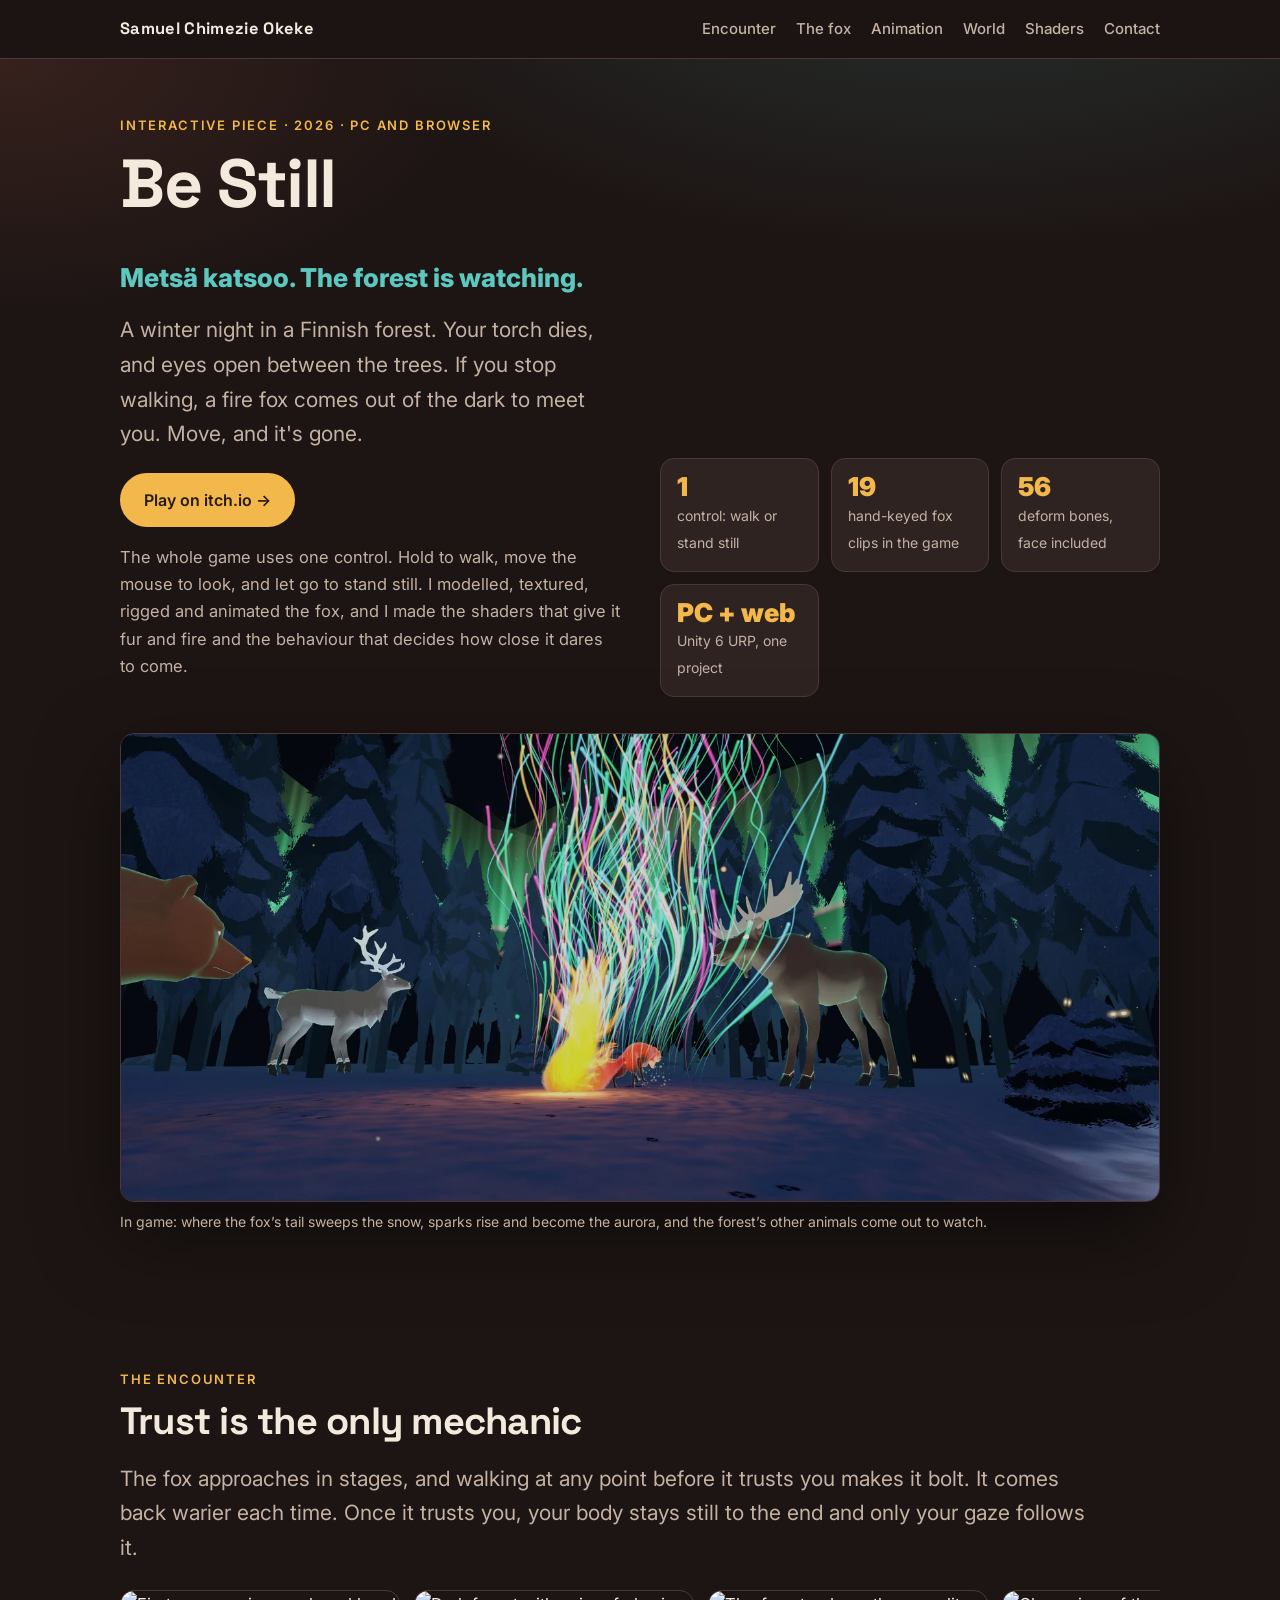
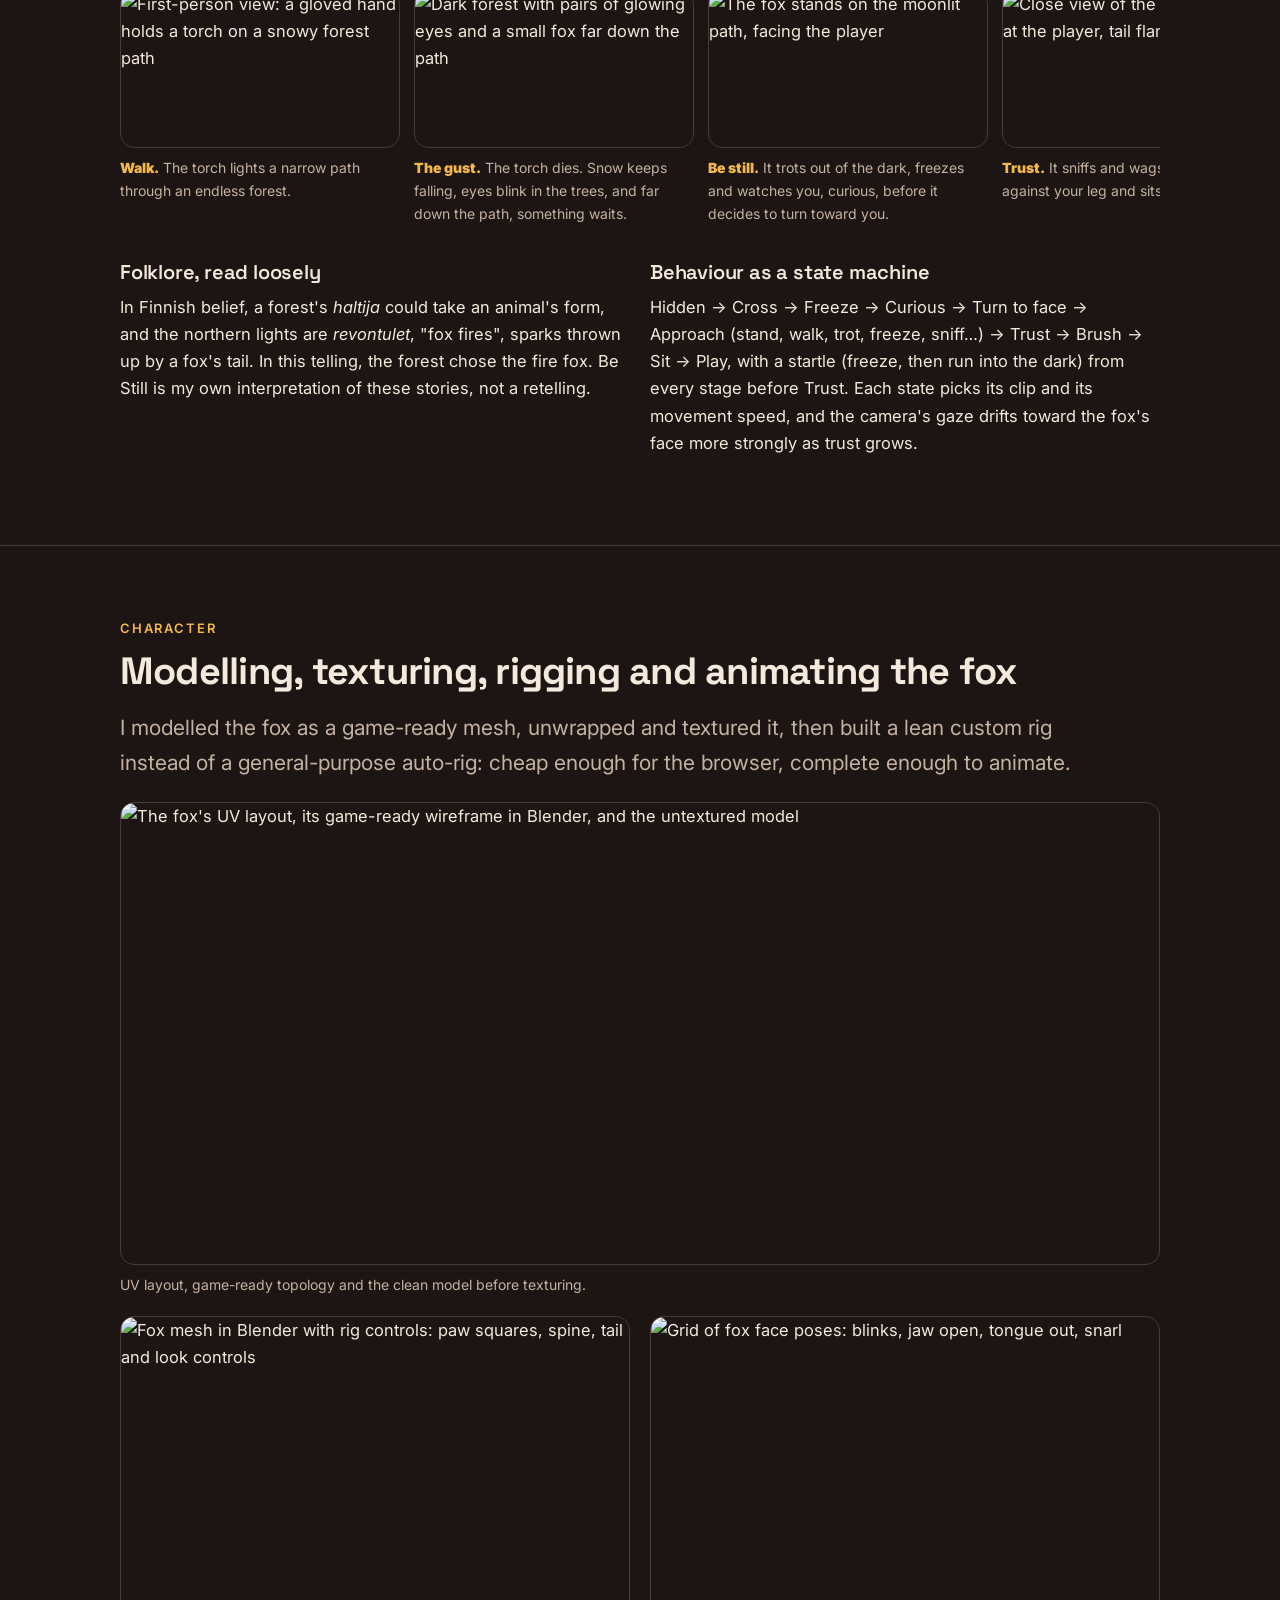
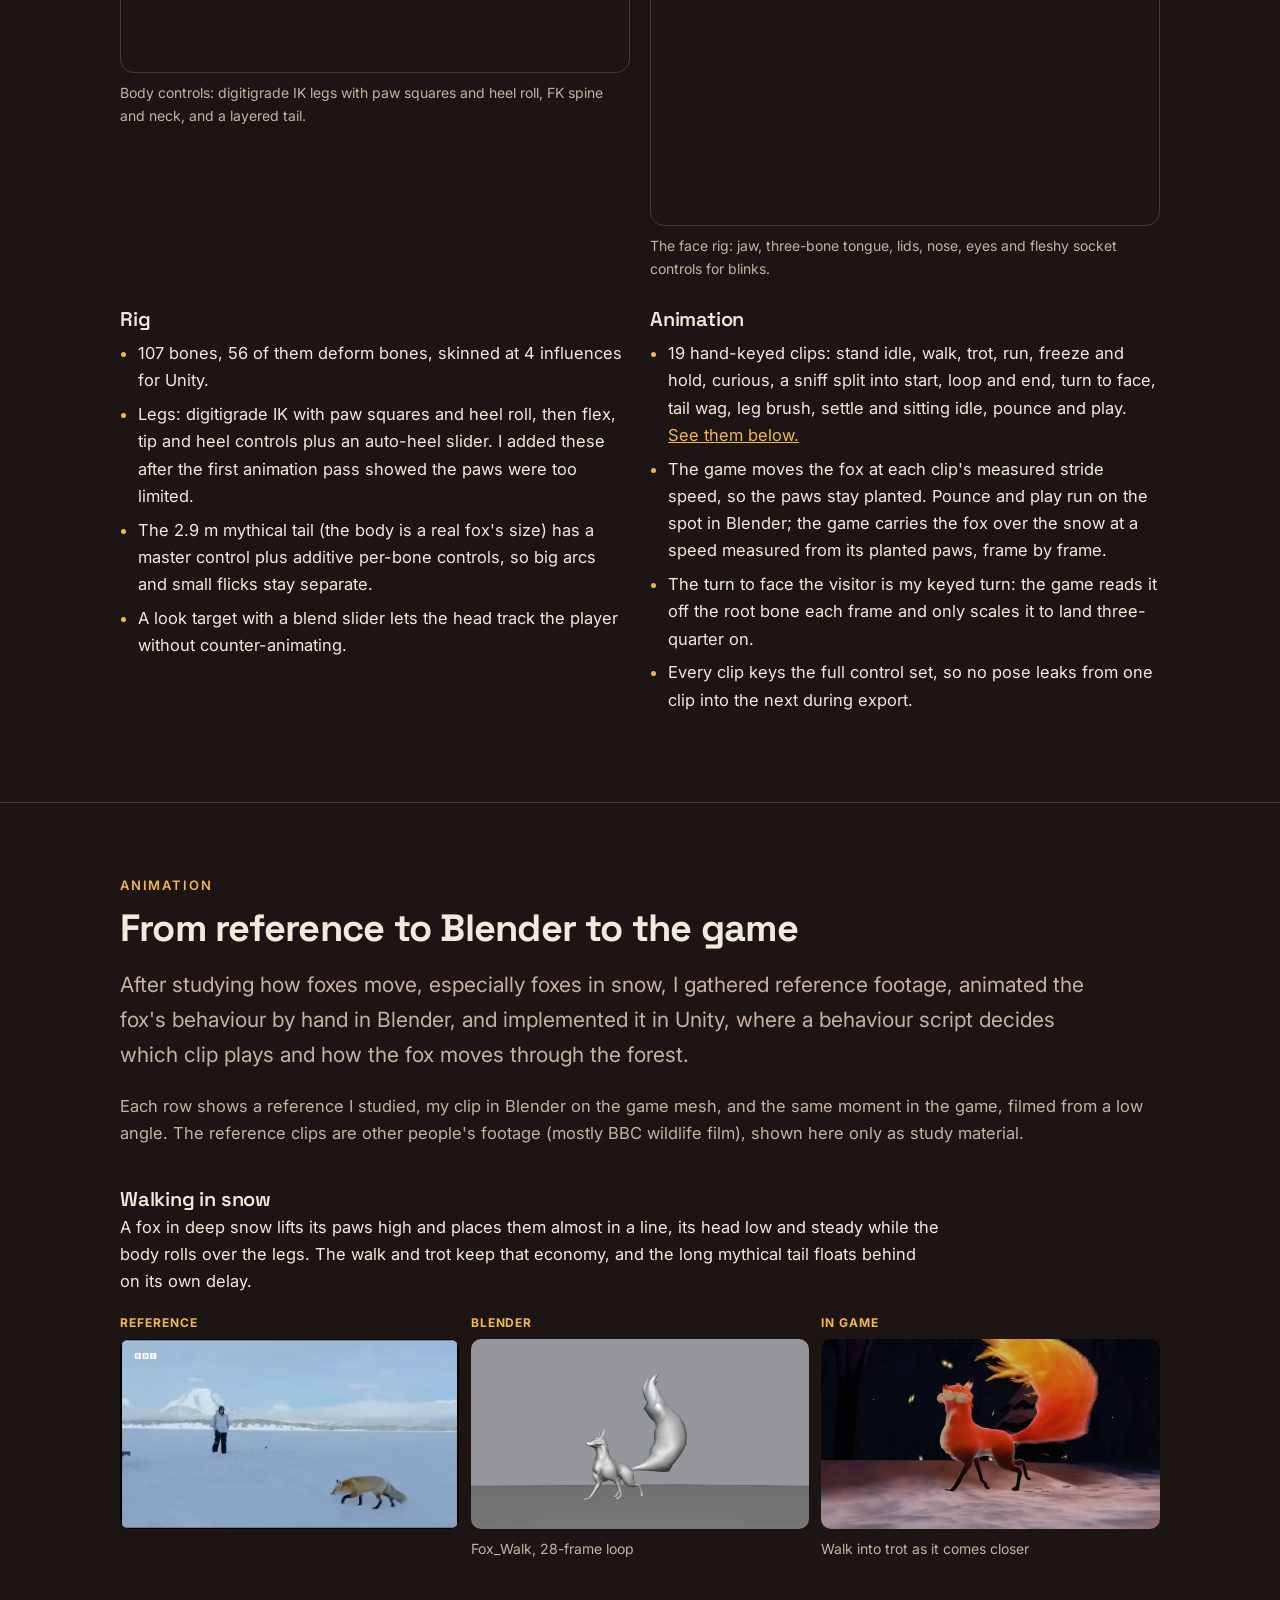
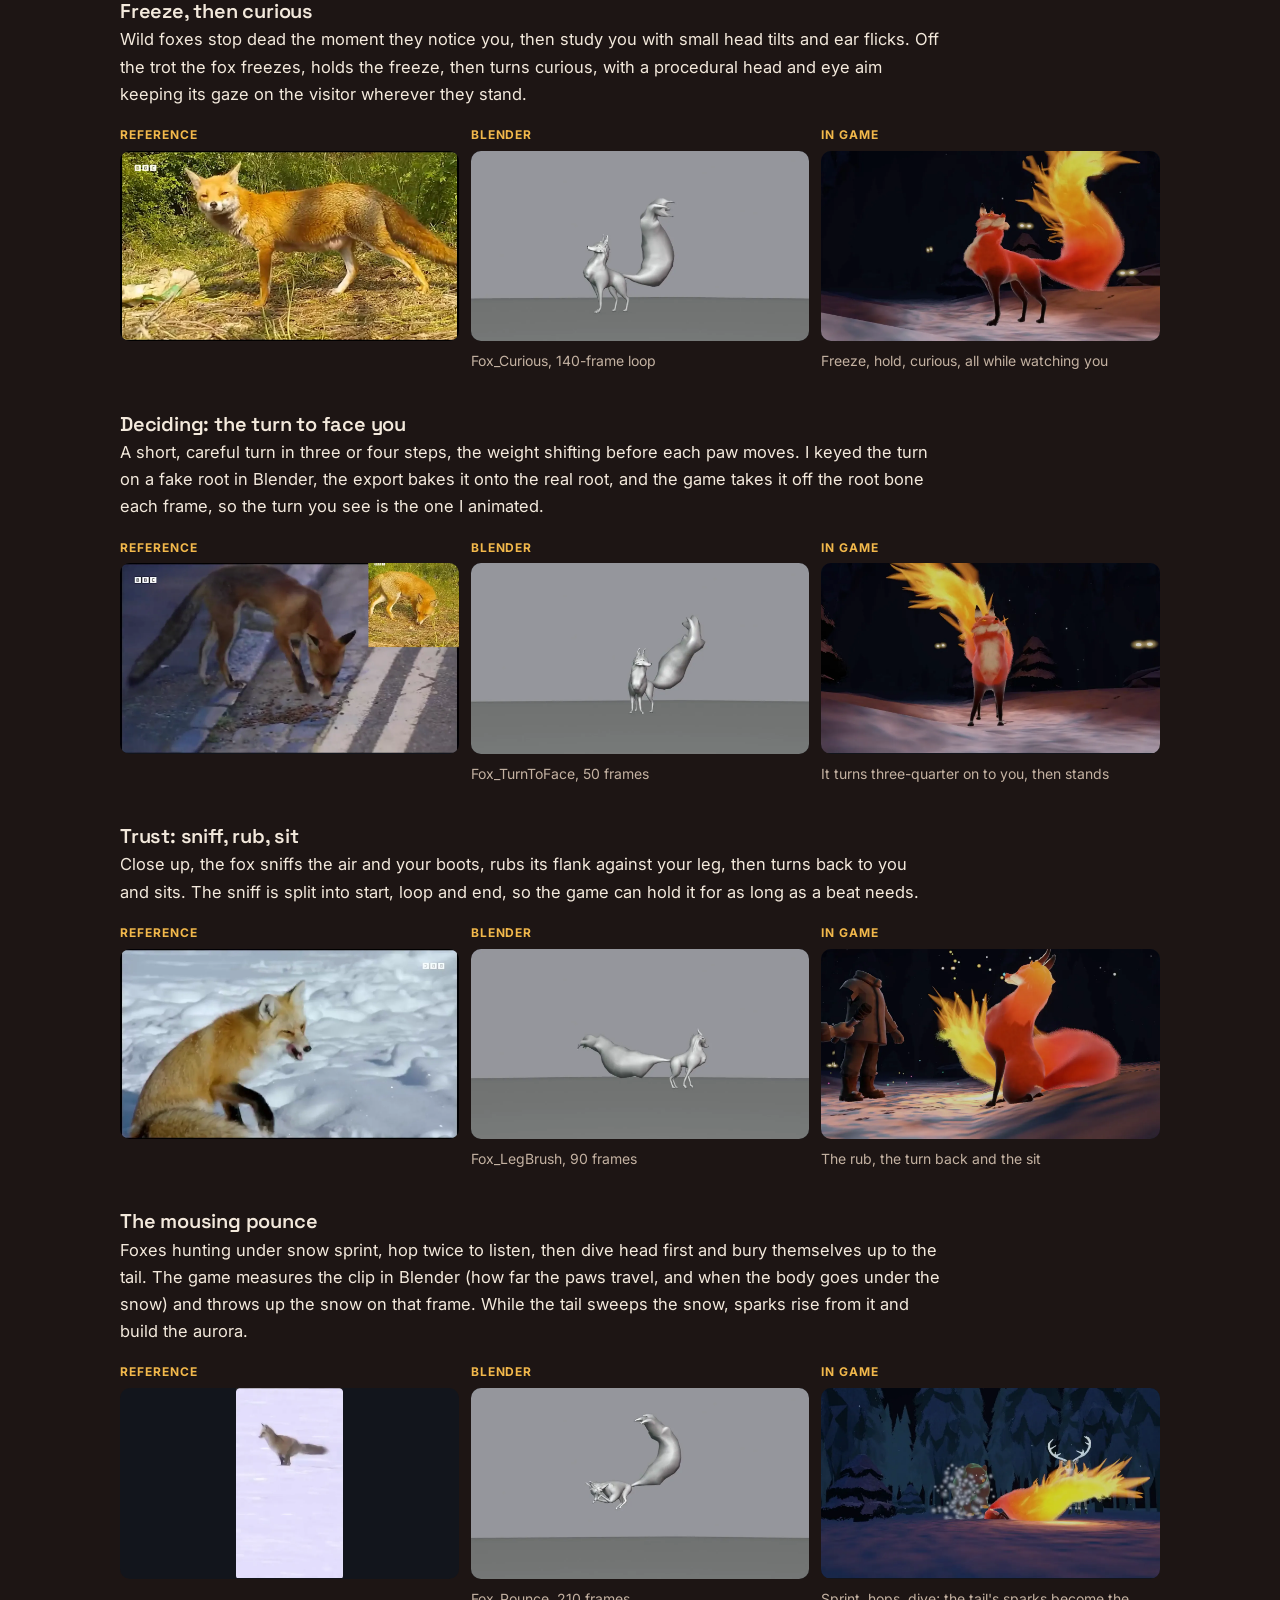
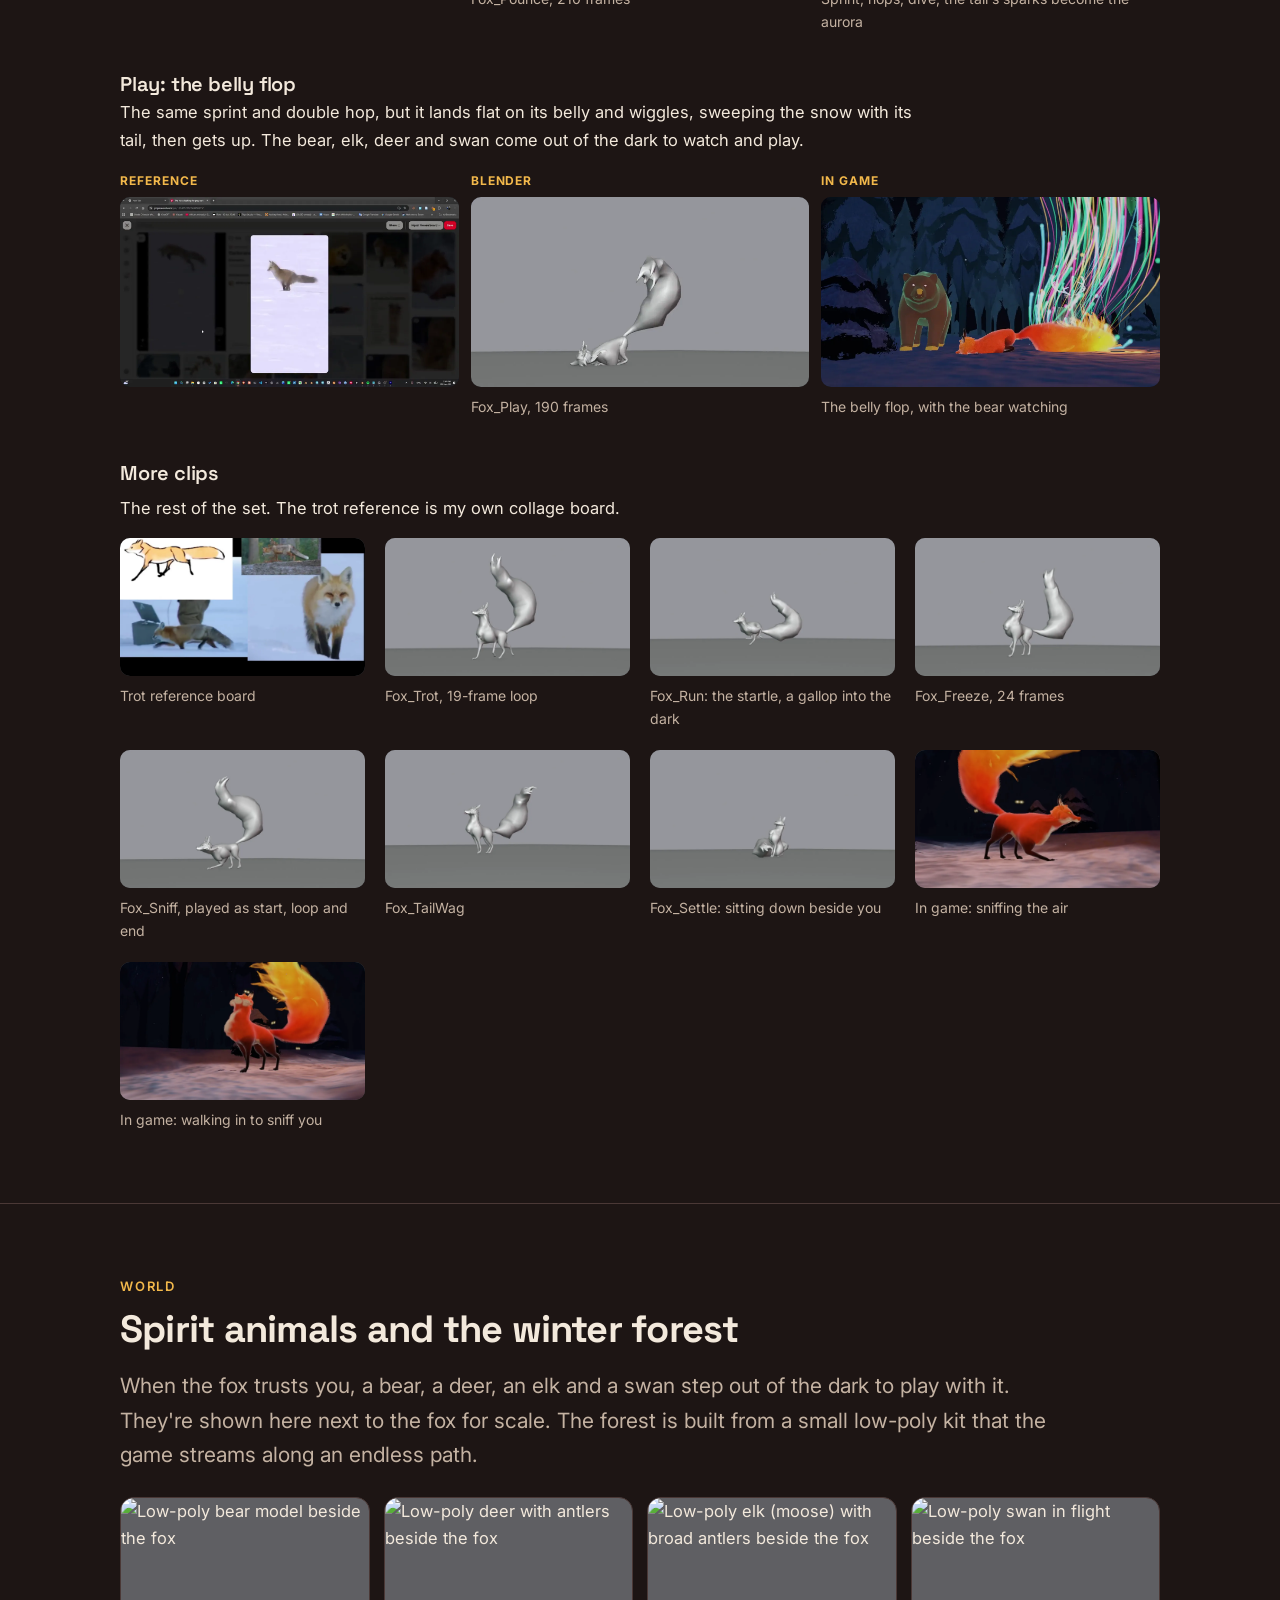
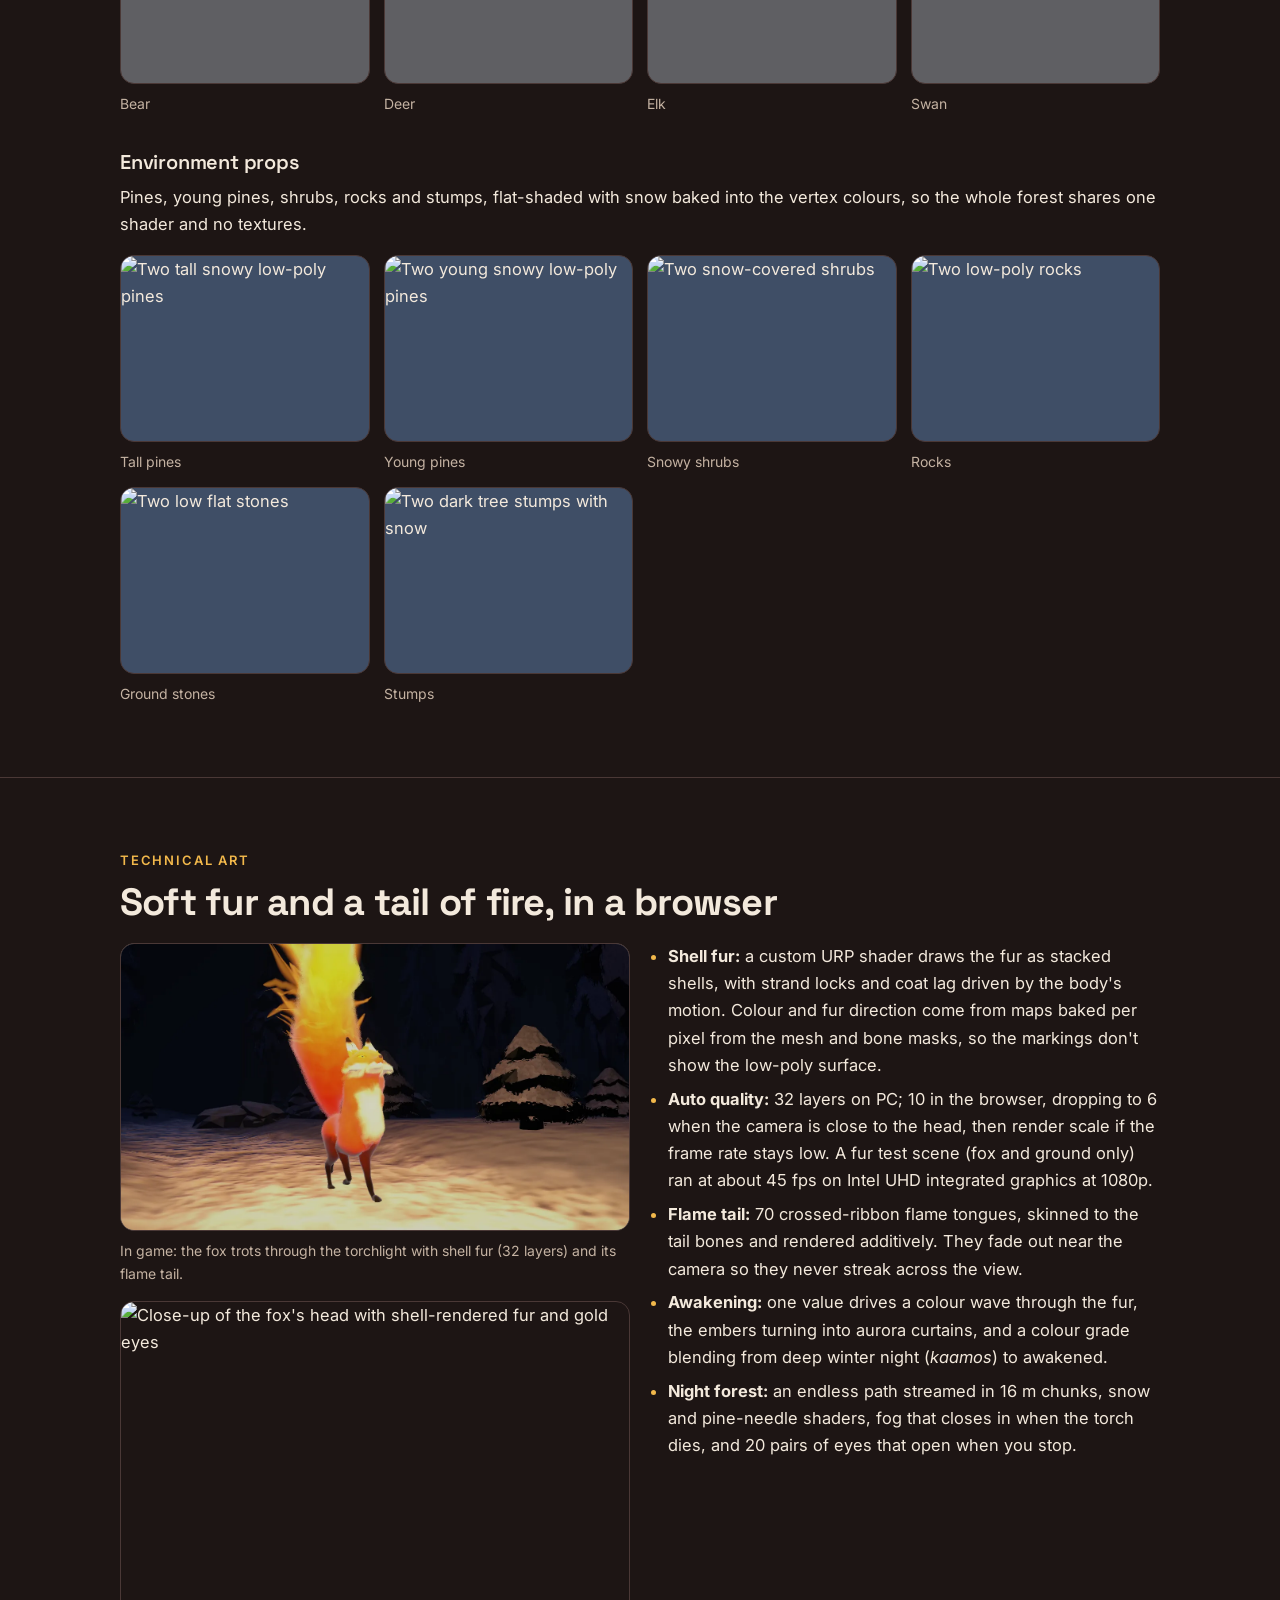
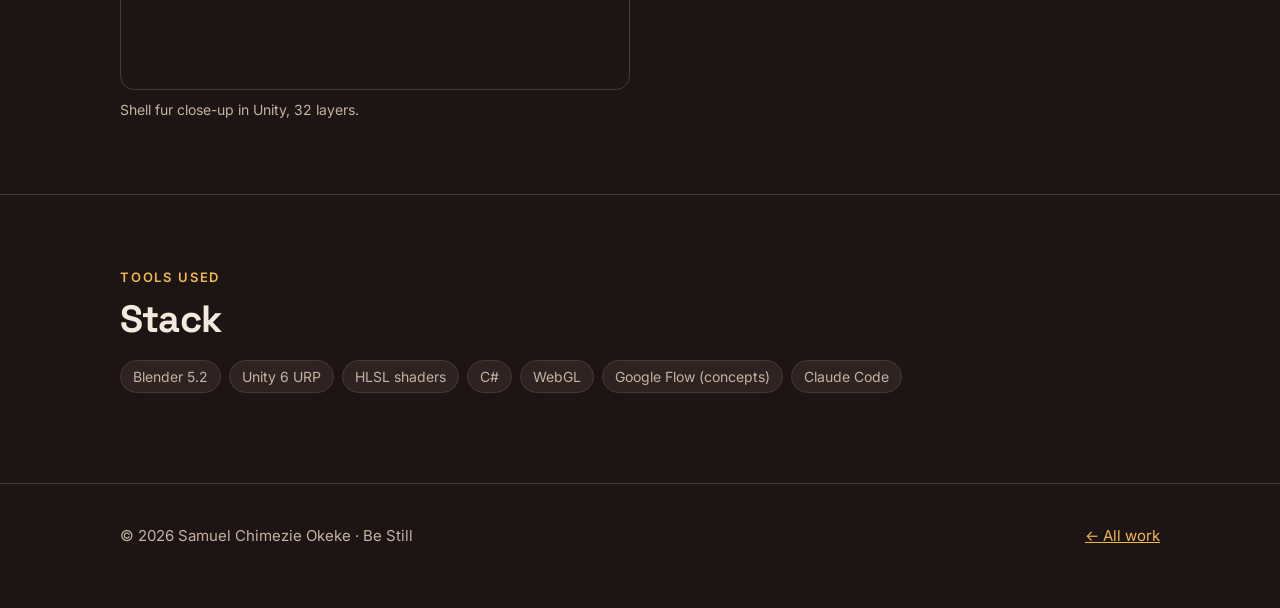
==== commit 2888236f: "Be Still: hero alt text and caption for the new shot Co-Authored-By: Claude Opus 5.5 <noreply@anthro" ====
--- a/be-still/index.html
+++ b/be-still/index.html
@@ -68,8 +68,8 @@
       </div>
     </div>
     <figure>
-      <img class="shot" src="../img/bestill/hero_ingame.webp" alt="In game: the fire fox leaps across a snowy clearing under green aurora while a bear, deer, elk and swan watch" width="1600" height="720">
-      <figcaption>In game: under the aurora, the fox runs off to play with the spirit animals.</figcaption>
+      <img class="shot" src="../img/bestill/hero_ingame.webp" alt="In game: the fire fox springs up from the snow, sparks from its tail rising into the green aurora, while a bear, a reindeer and an elk watch" width="1600" height="720">
+      <figcaption>In game: where the fox’s tail sweeps the snow, sparks rise and become the aurora, and the forest’s other animals come out to watch.</figcaption>
     </figure>
   </div>
 </header>
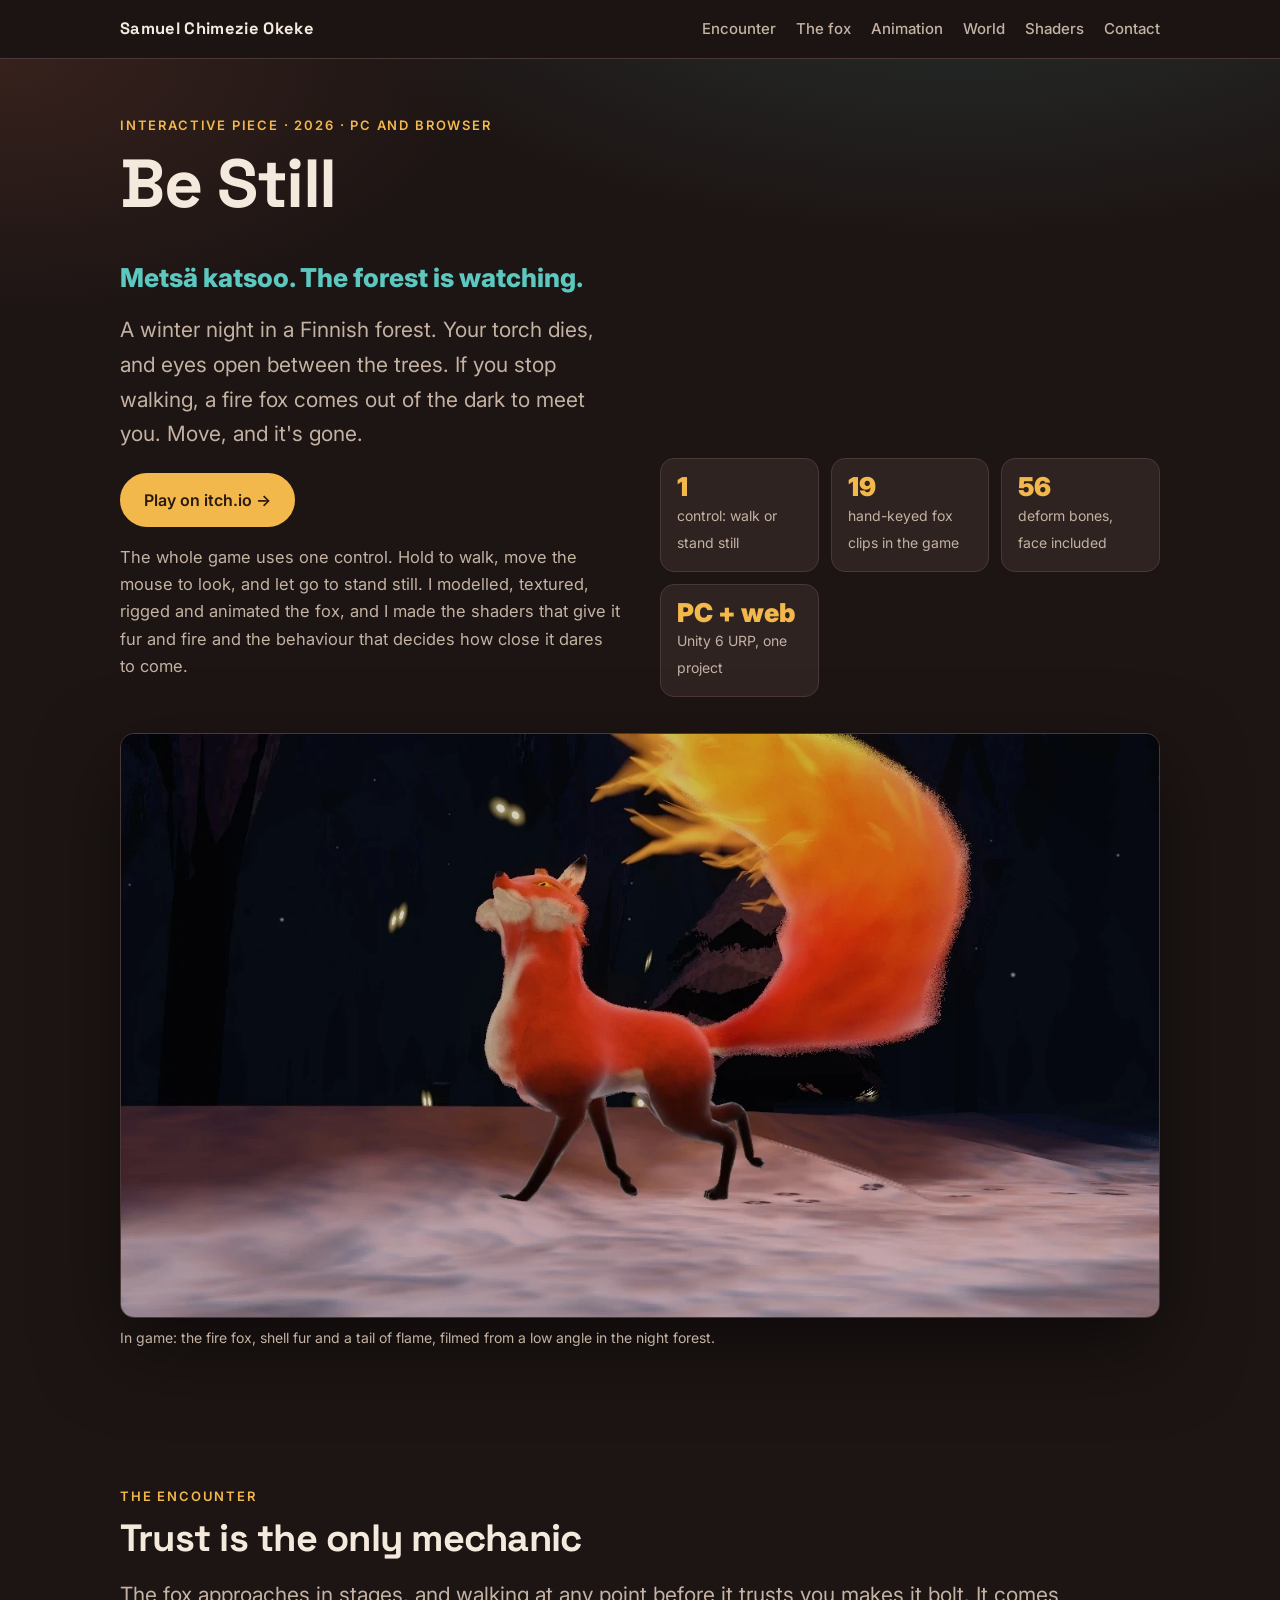
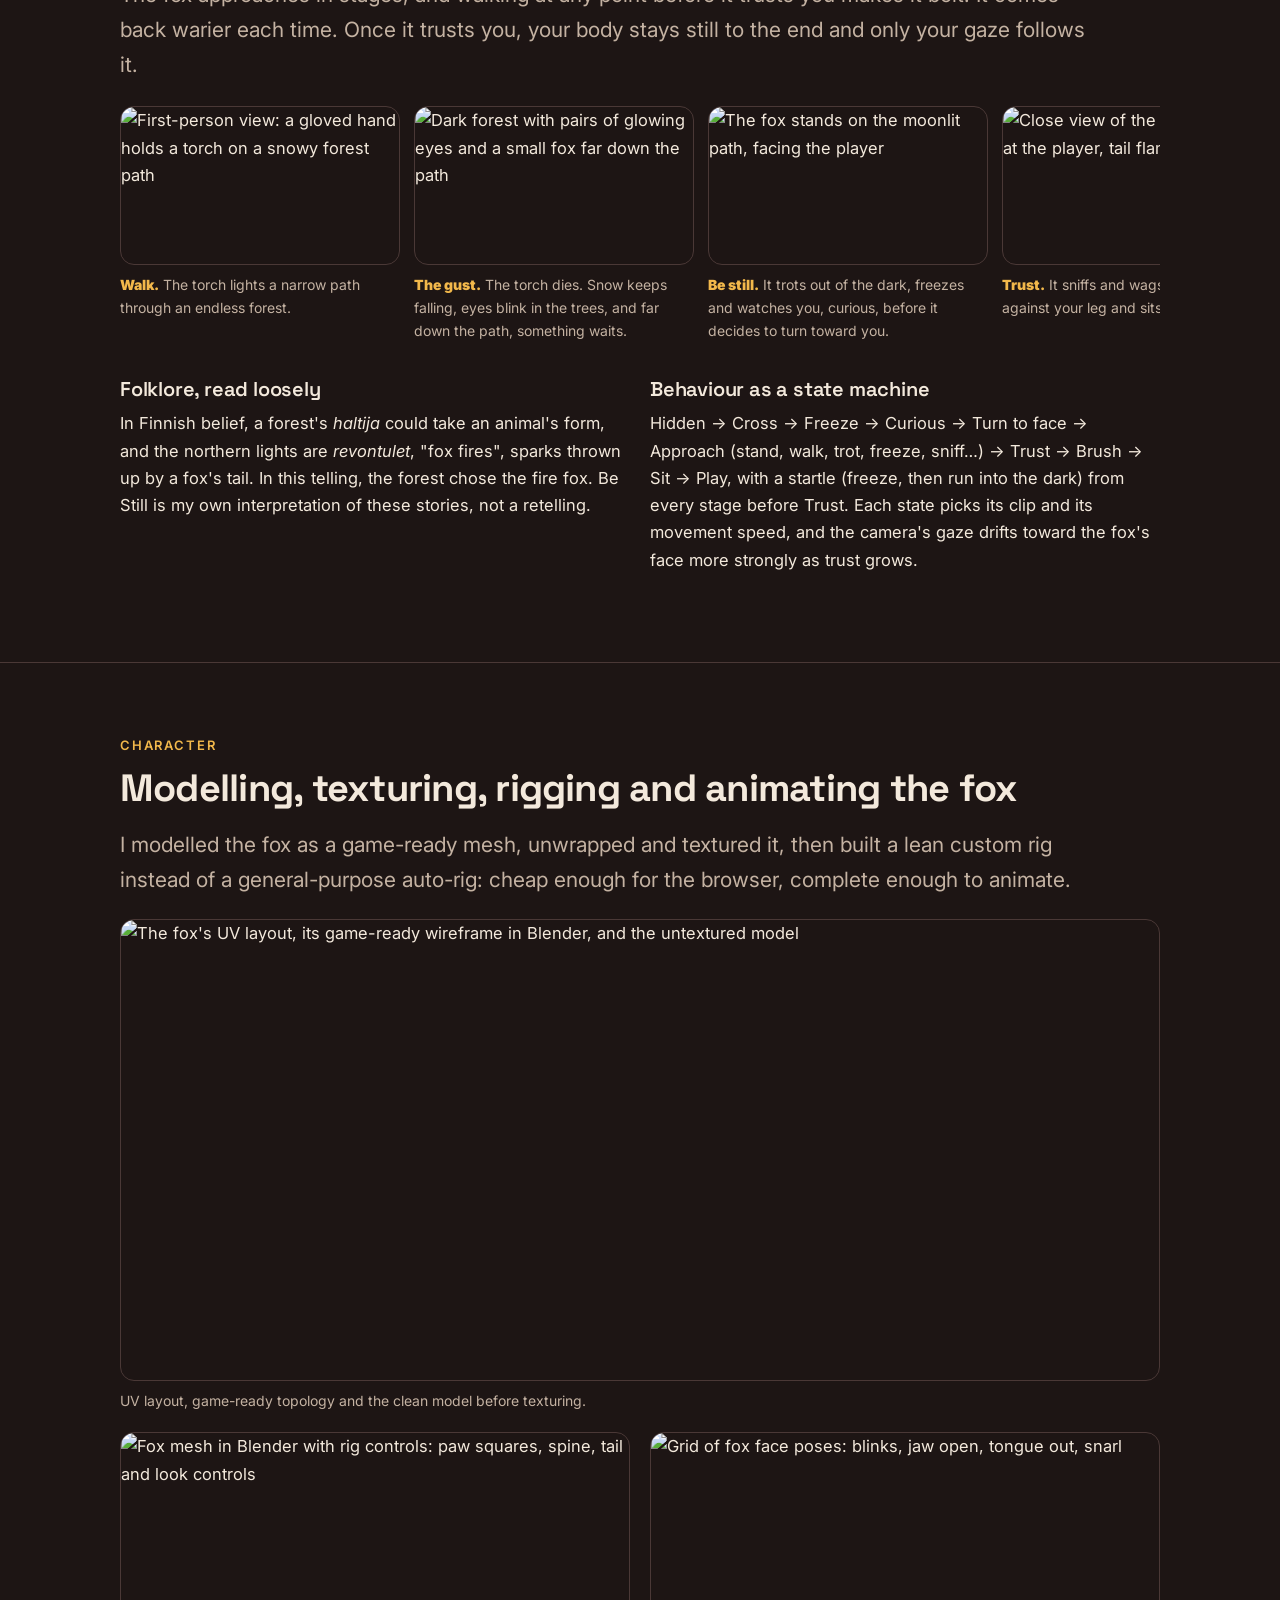
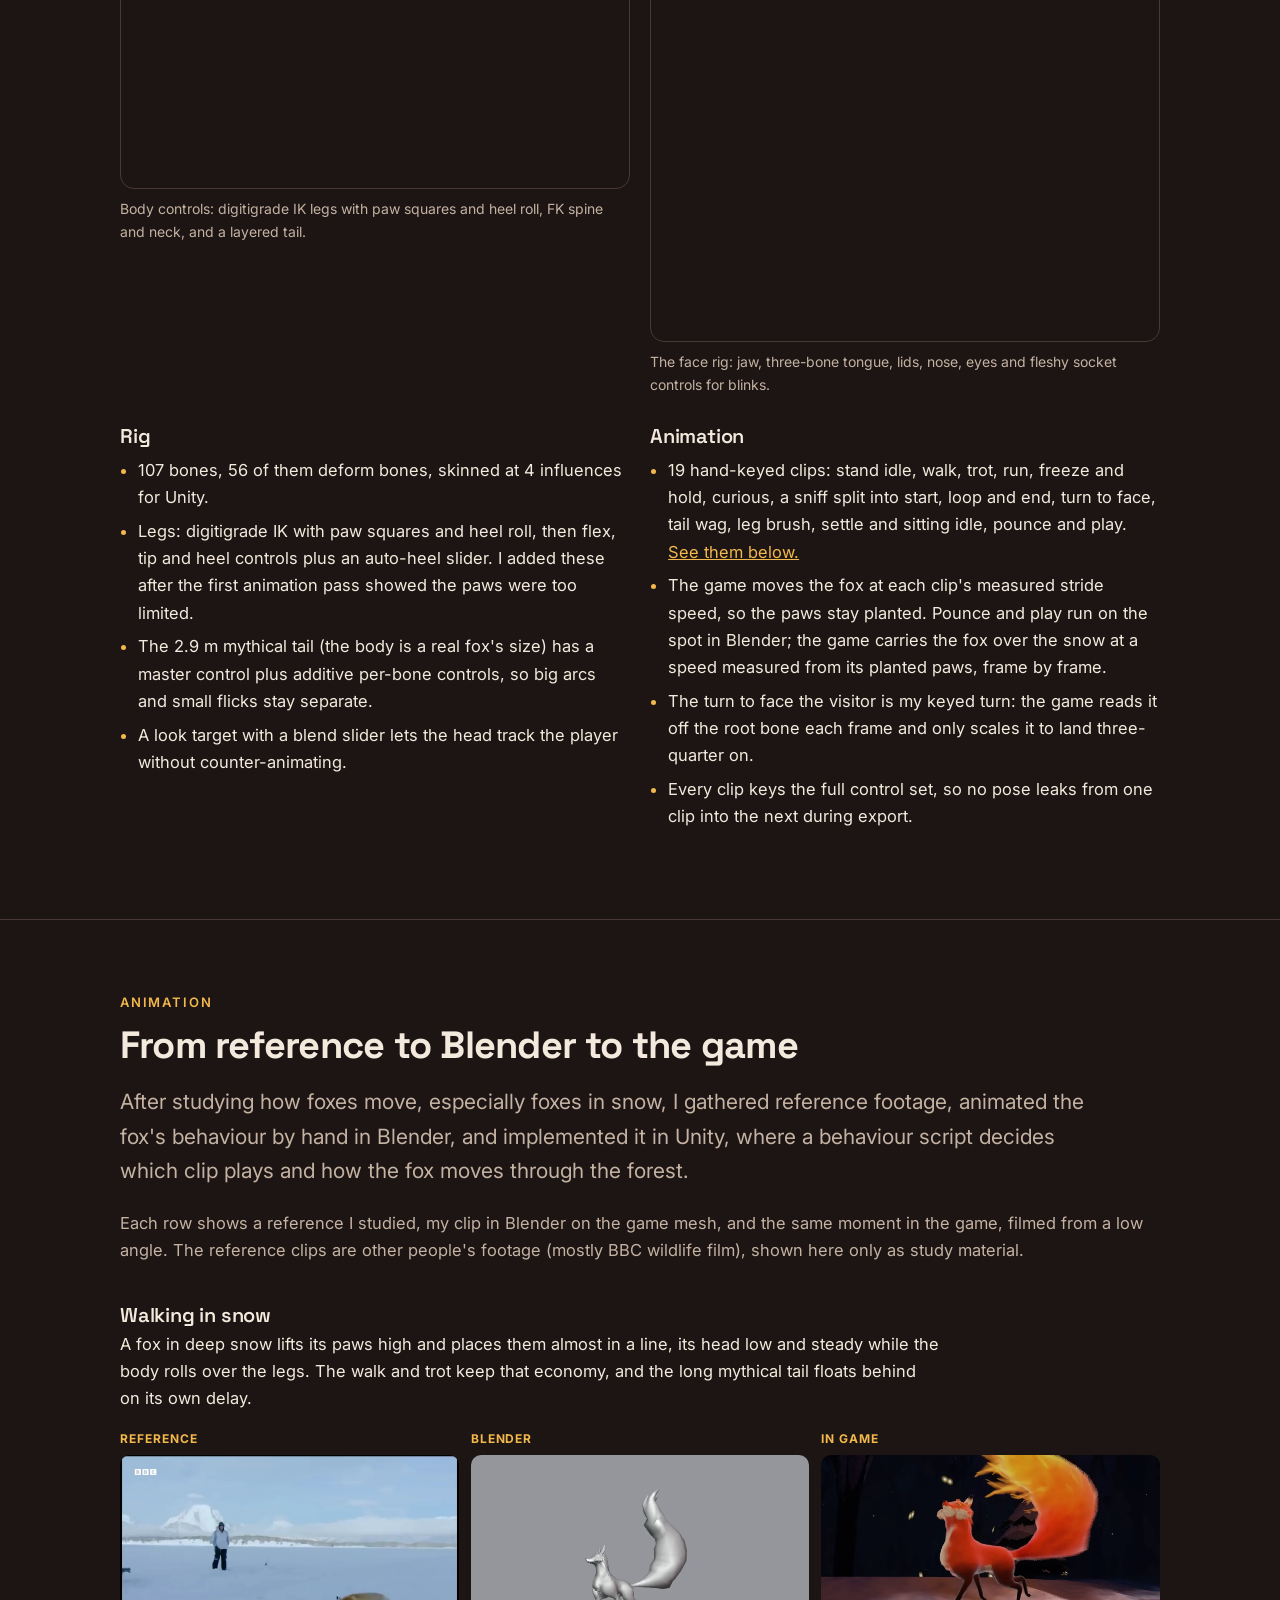
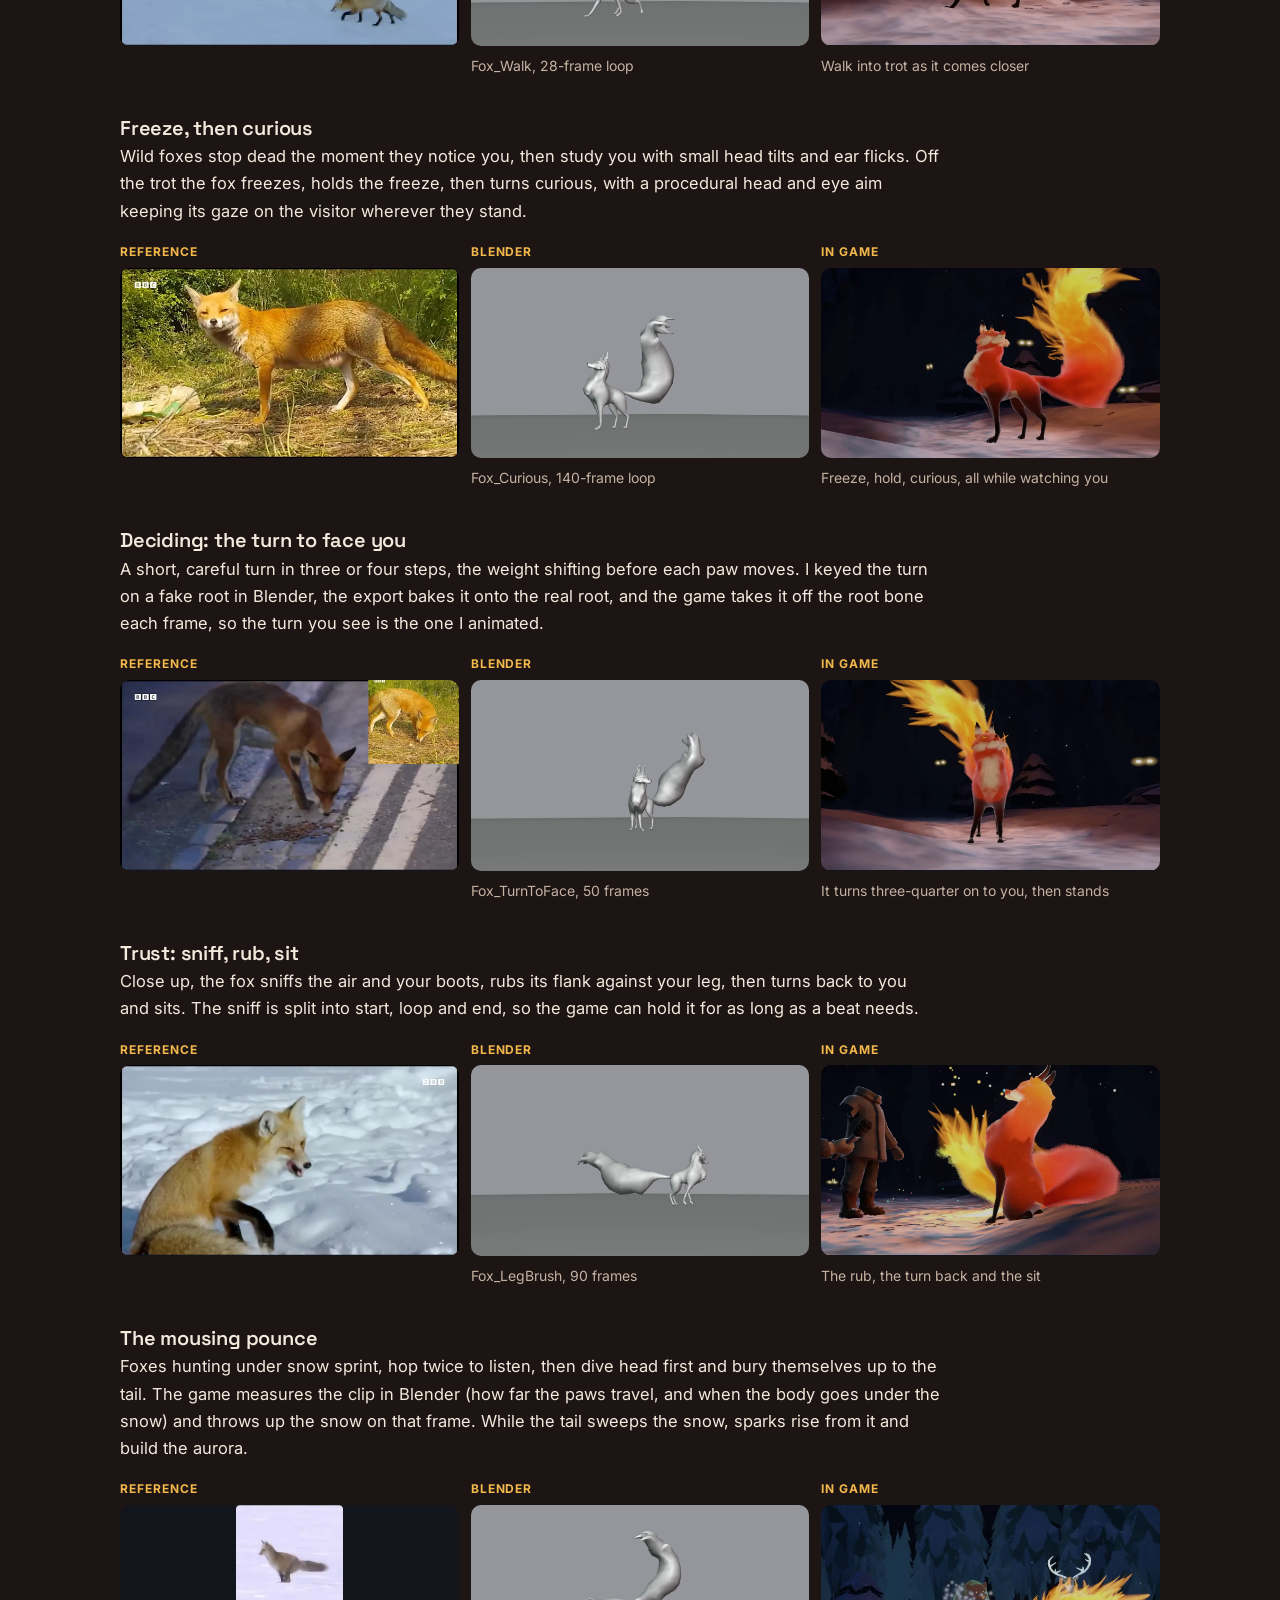
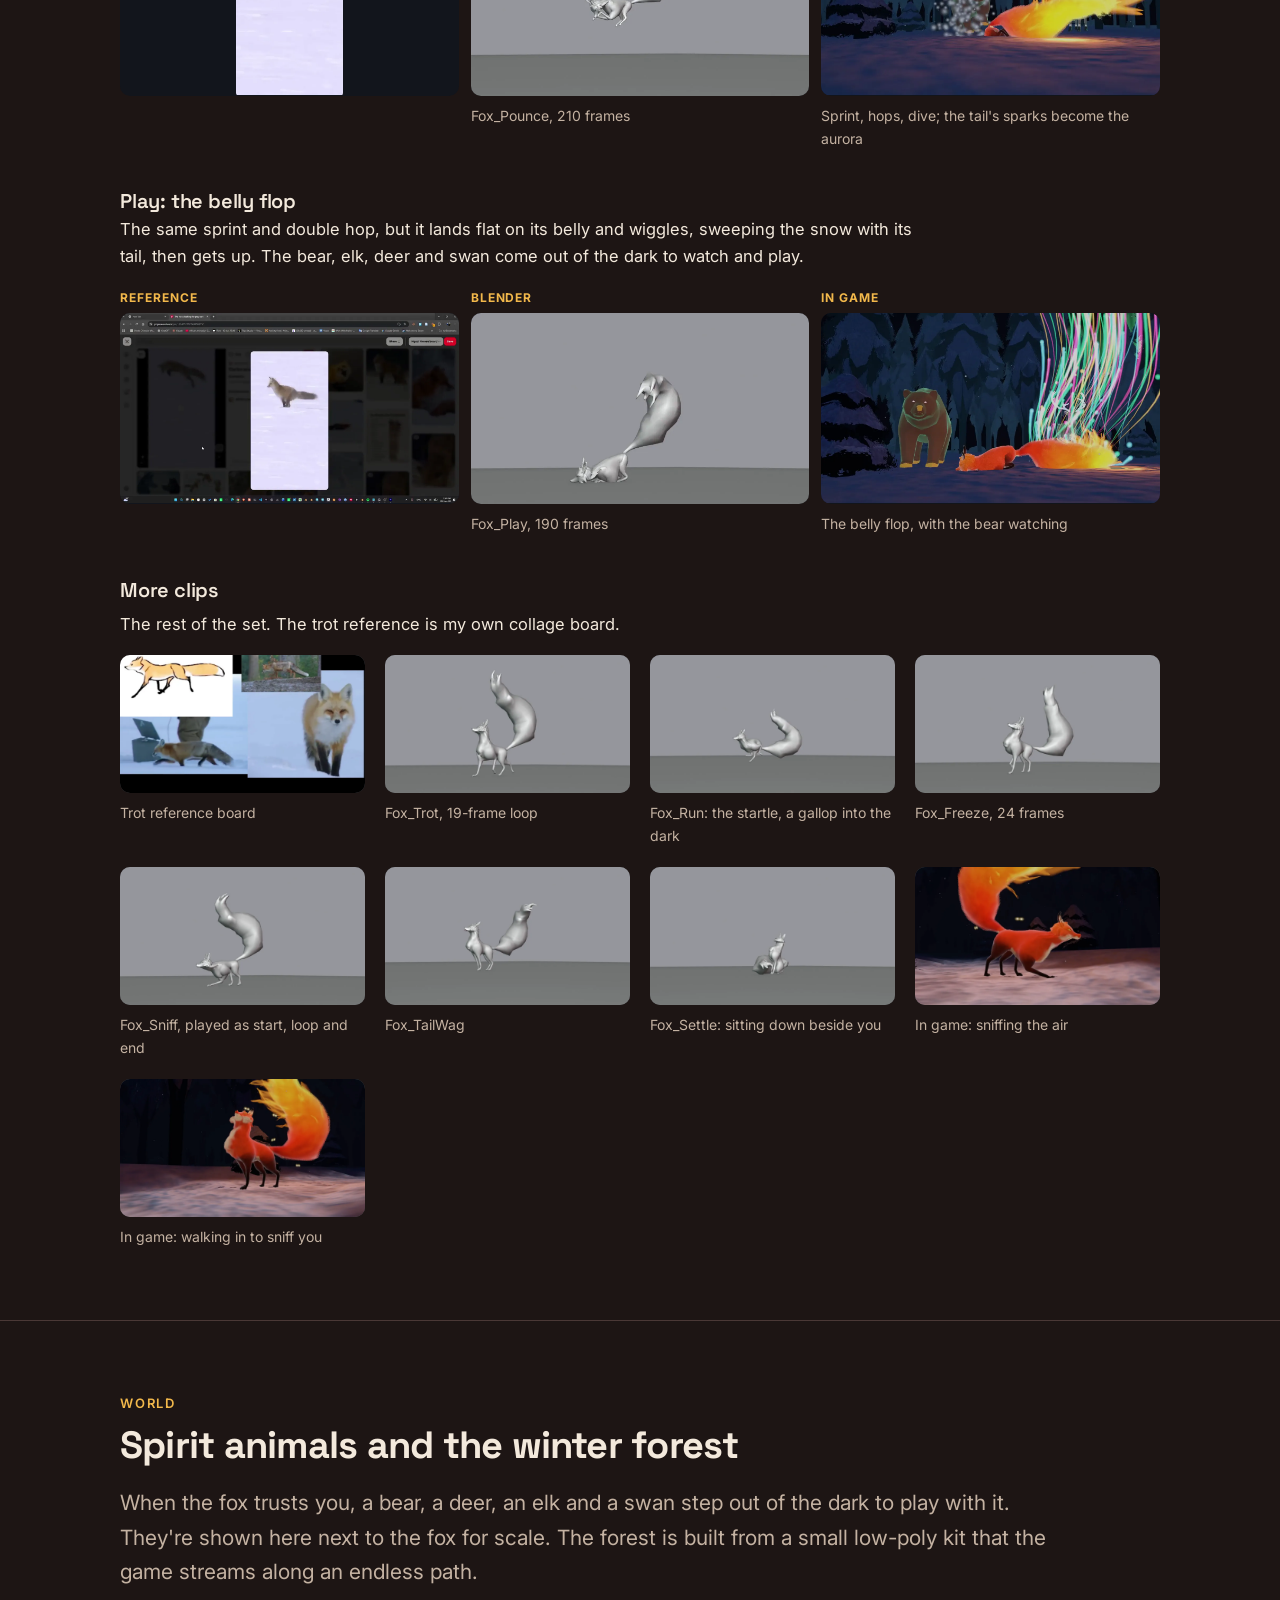
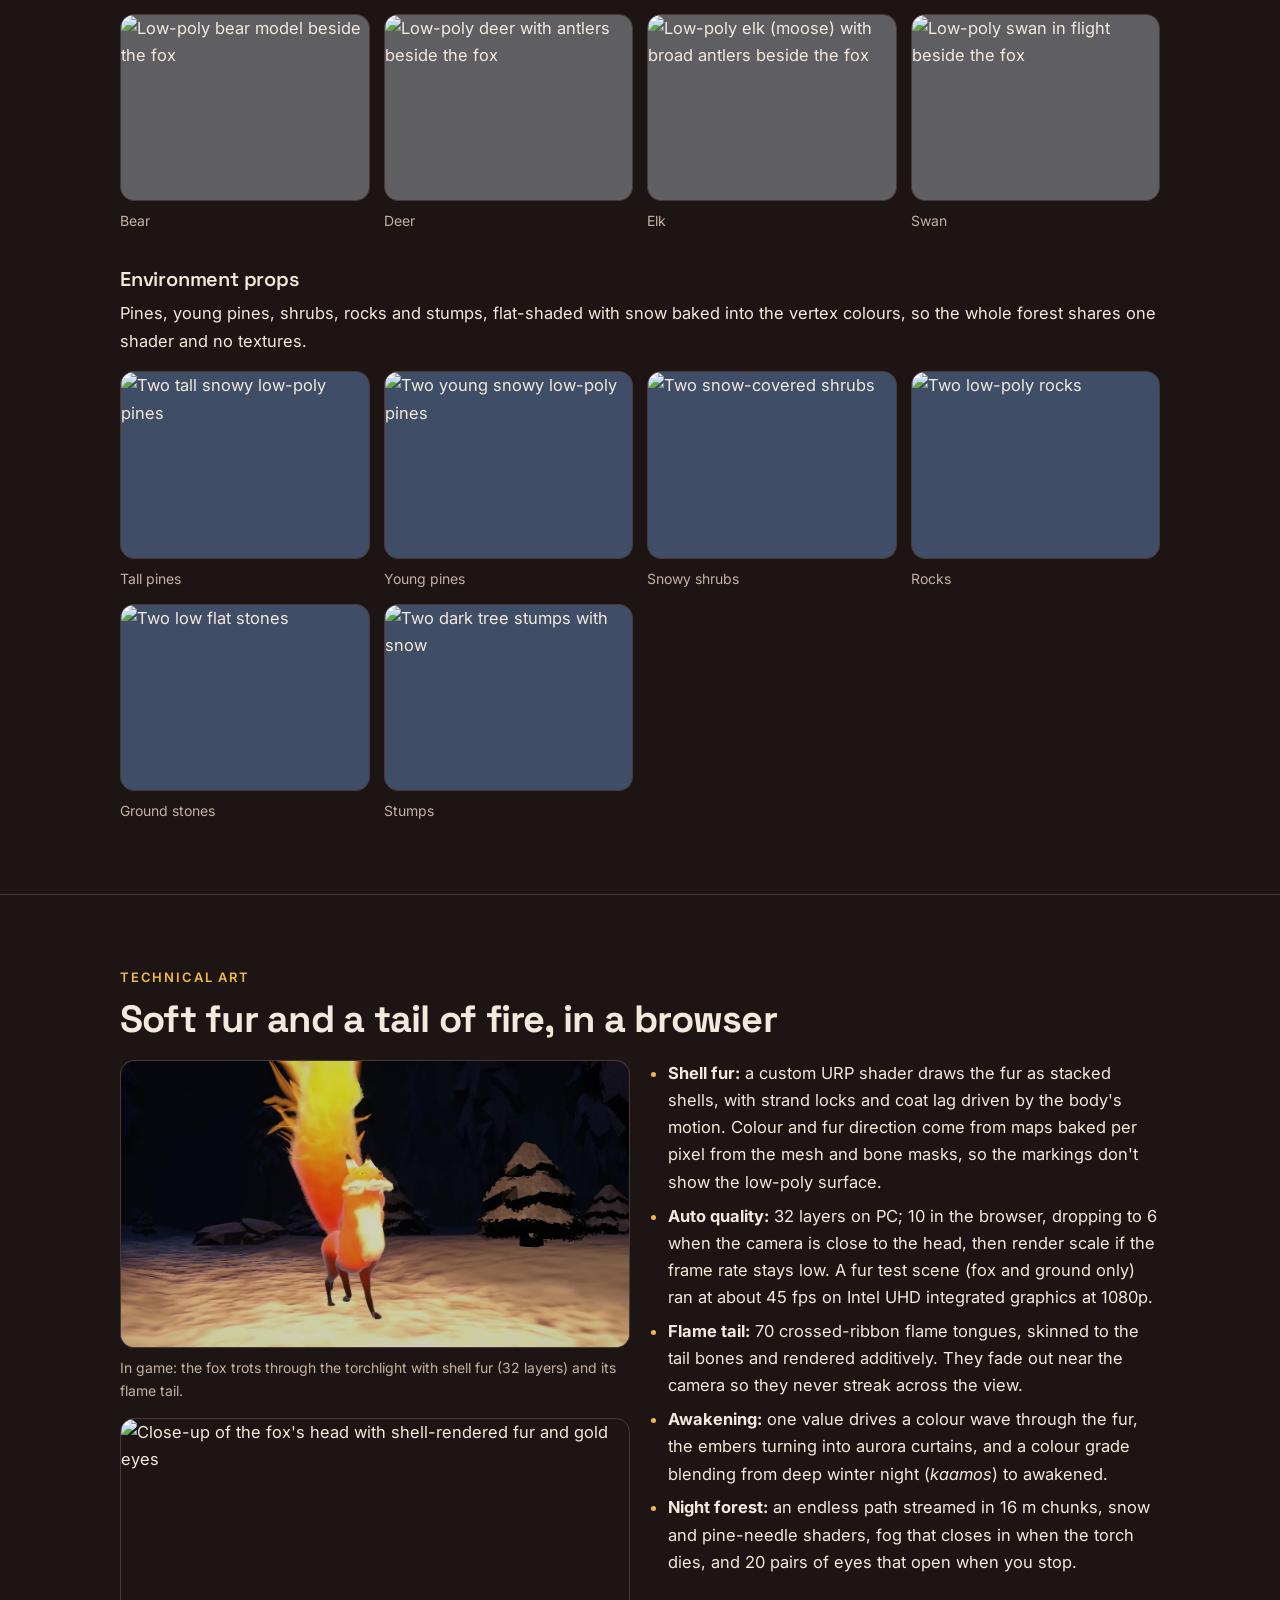
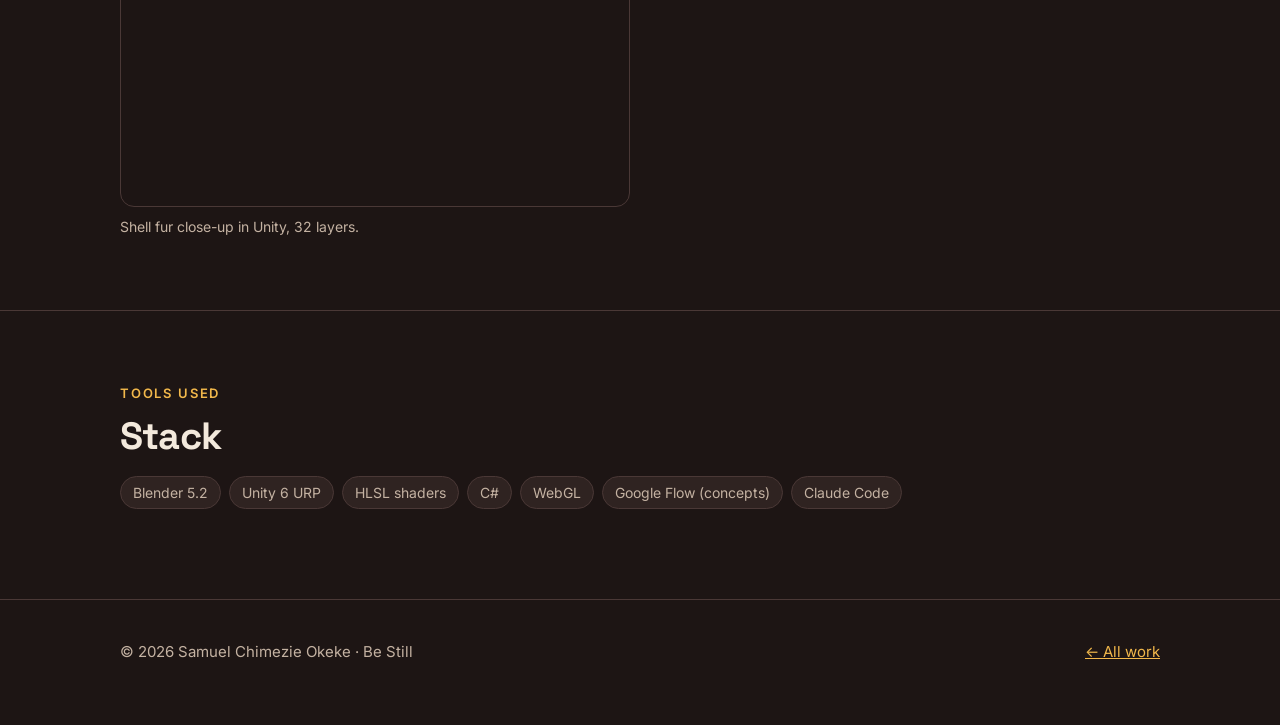
==== commit 01300a1b: "Be Still: hero image chosen by Samuel (the fox trotting, looking up) Co-Authored-By: Claude Opus 5.5" ====
--- a/be-still/index.html
+++ b/be-still/index.html
@@ -68,8 +68,8 @@
       </div>
     </div>
     <figure>
-      <img class="shot" src="../img/bestill/hero_ingame.webp" alt="In game: the fire fox springs up from the snow, sparks from its tail rising into the green aurora, while a bear, a reindeer and an elk watch" width="1600" height="720">
-      <figcaption>In game: where the fox’s tail sweeps the snow, sparks rise and become the aurora, and the forest’s other animals come out to watch.</figcaption>
+      <img class="shot" src="../img/bestill/hero_ingame.webp" alt="In game: the fire fox trots across the snow, looking up, its tail of fire raised behind it" width="1280" height="720">
+      <figcaption>In game: the fire fox, shell fur and a tail of flame, filmed from a low angle in the night forest.</figcaption>
     </figure>
   </div>
 </header>
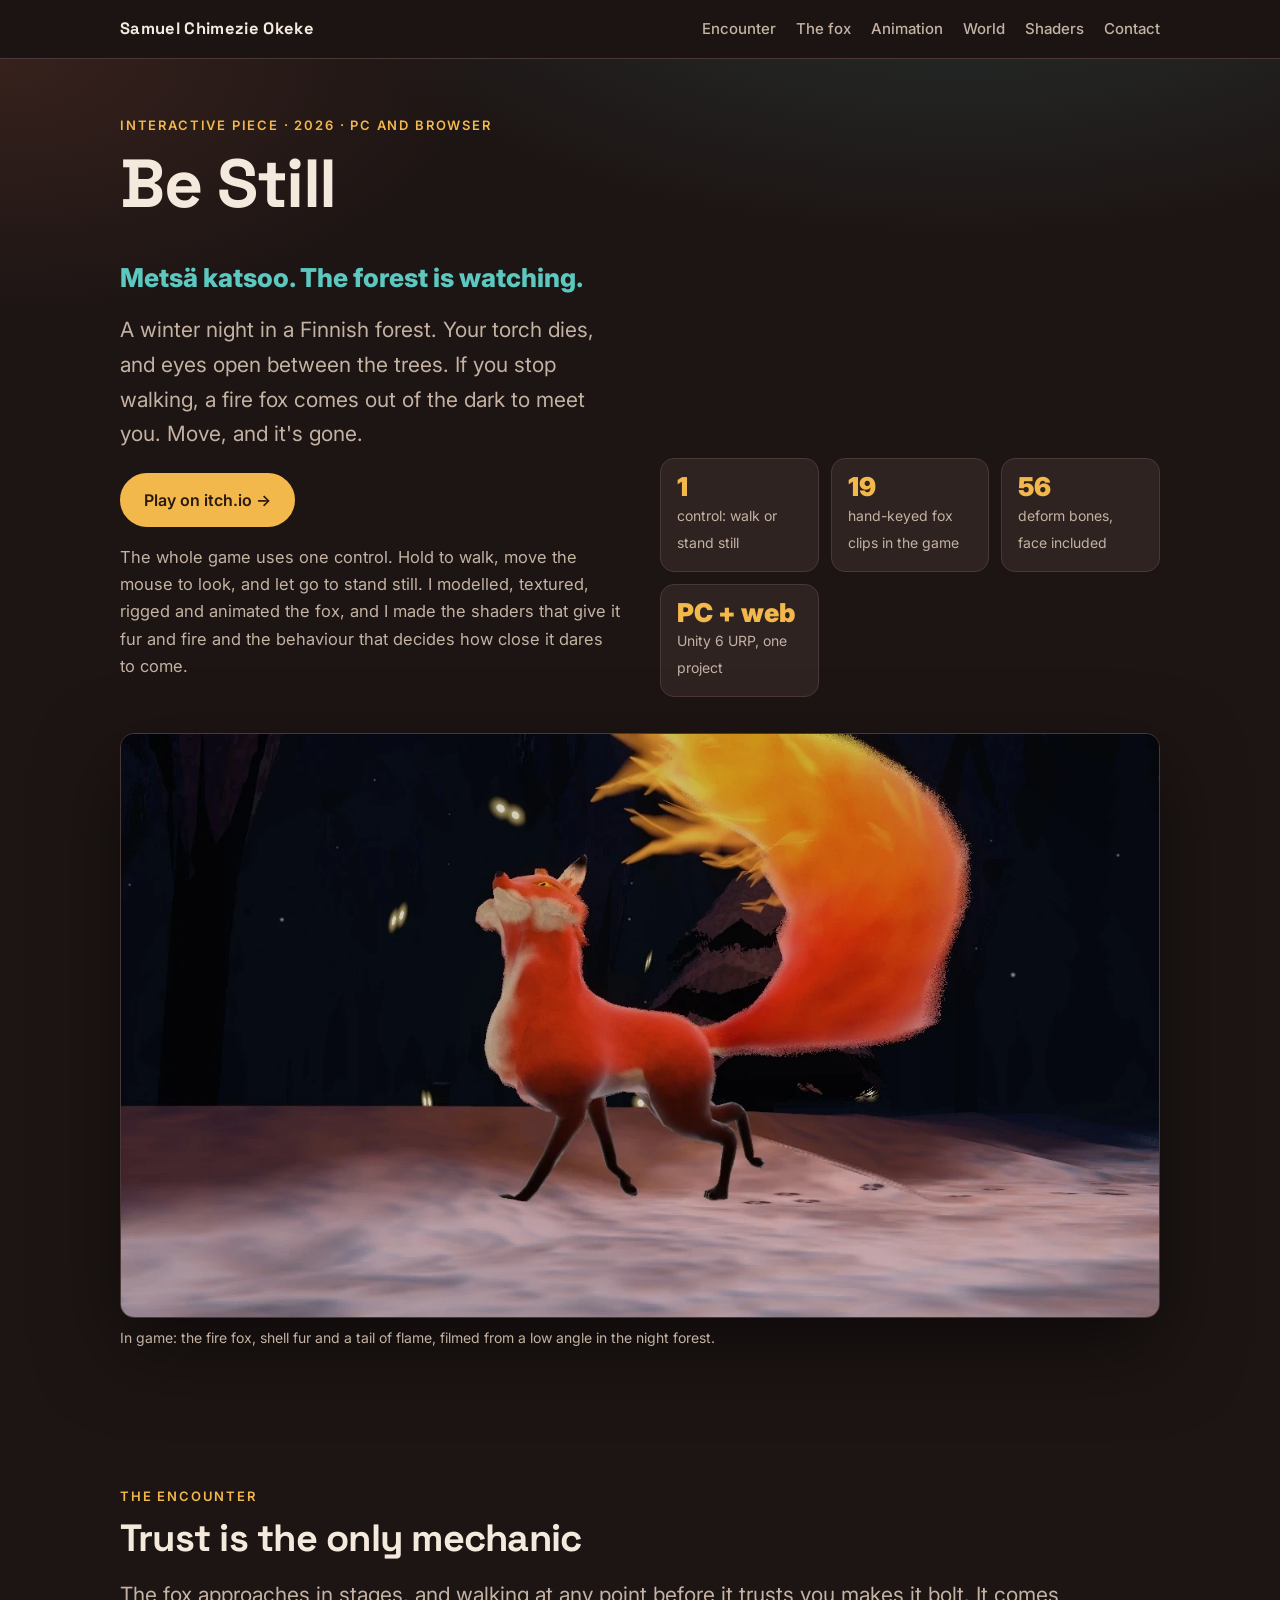
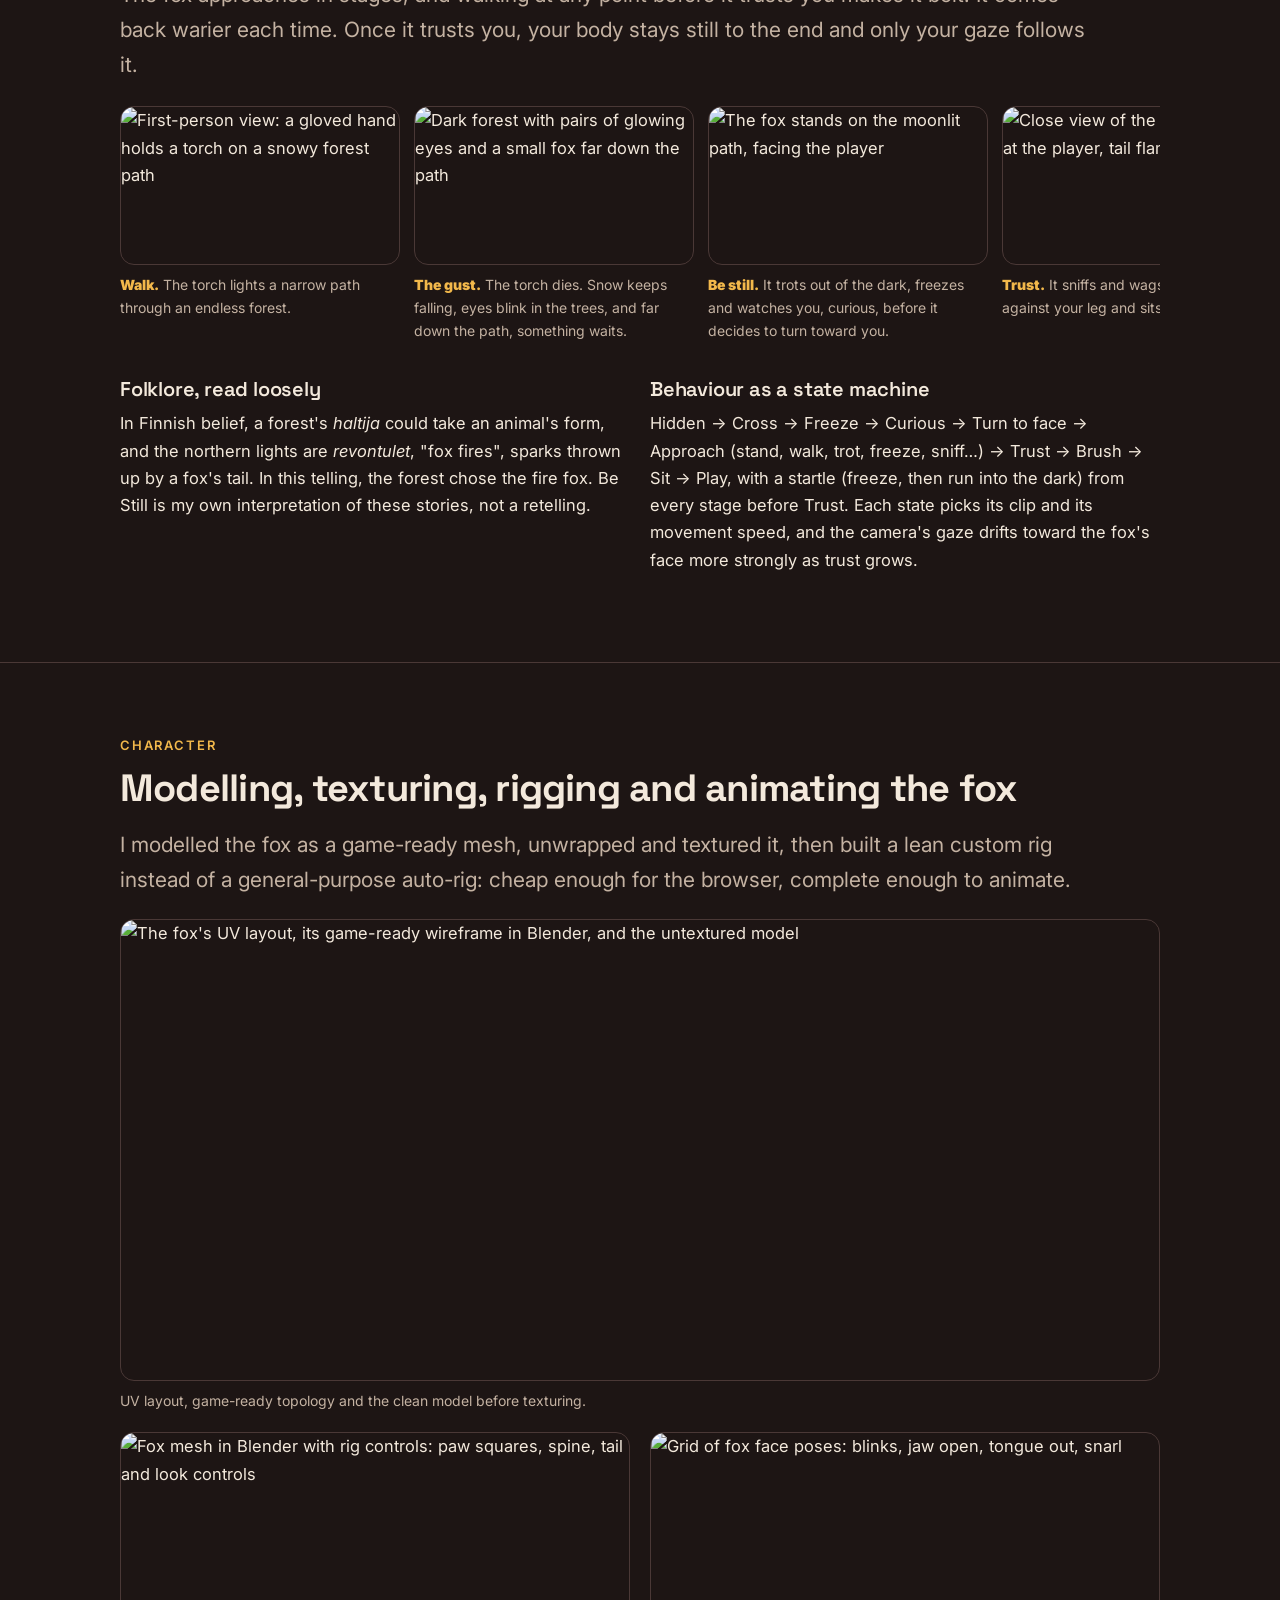
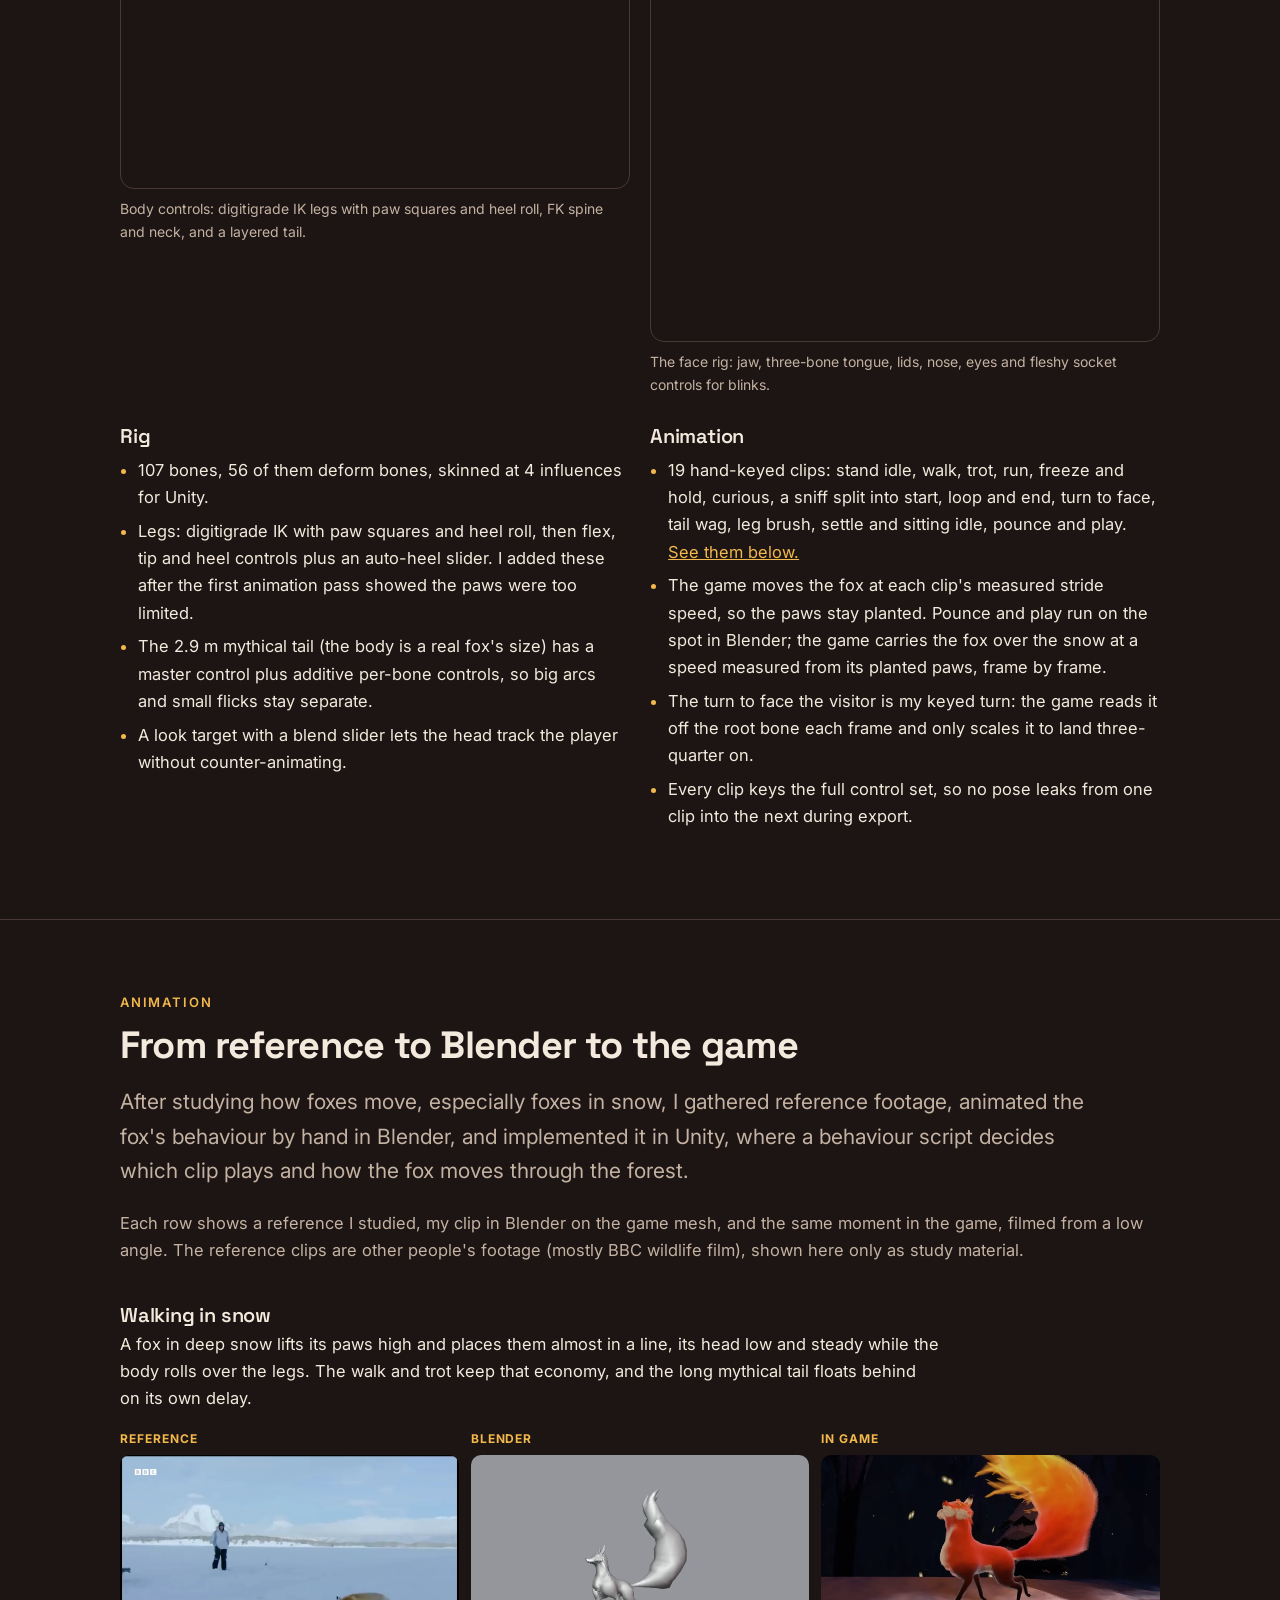
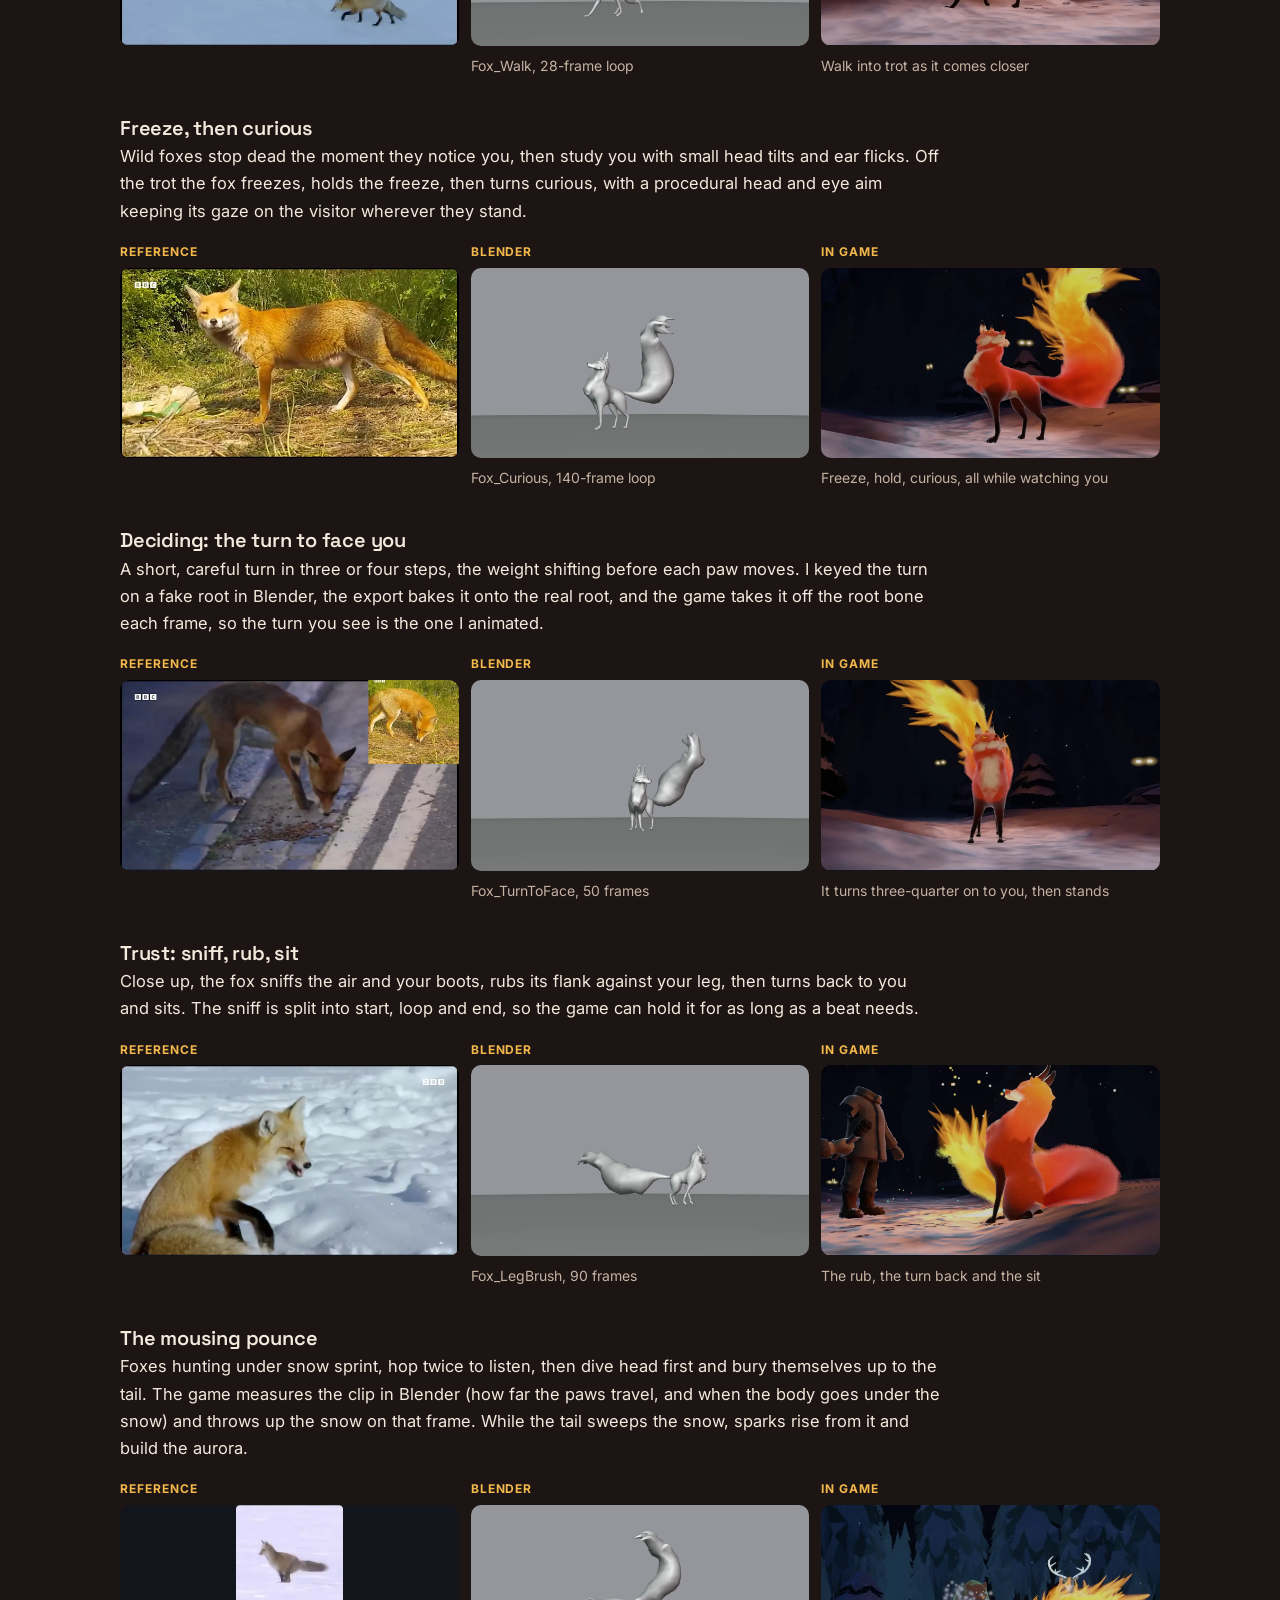
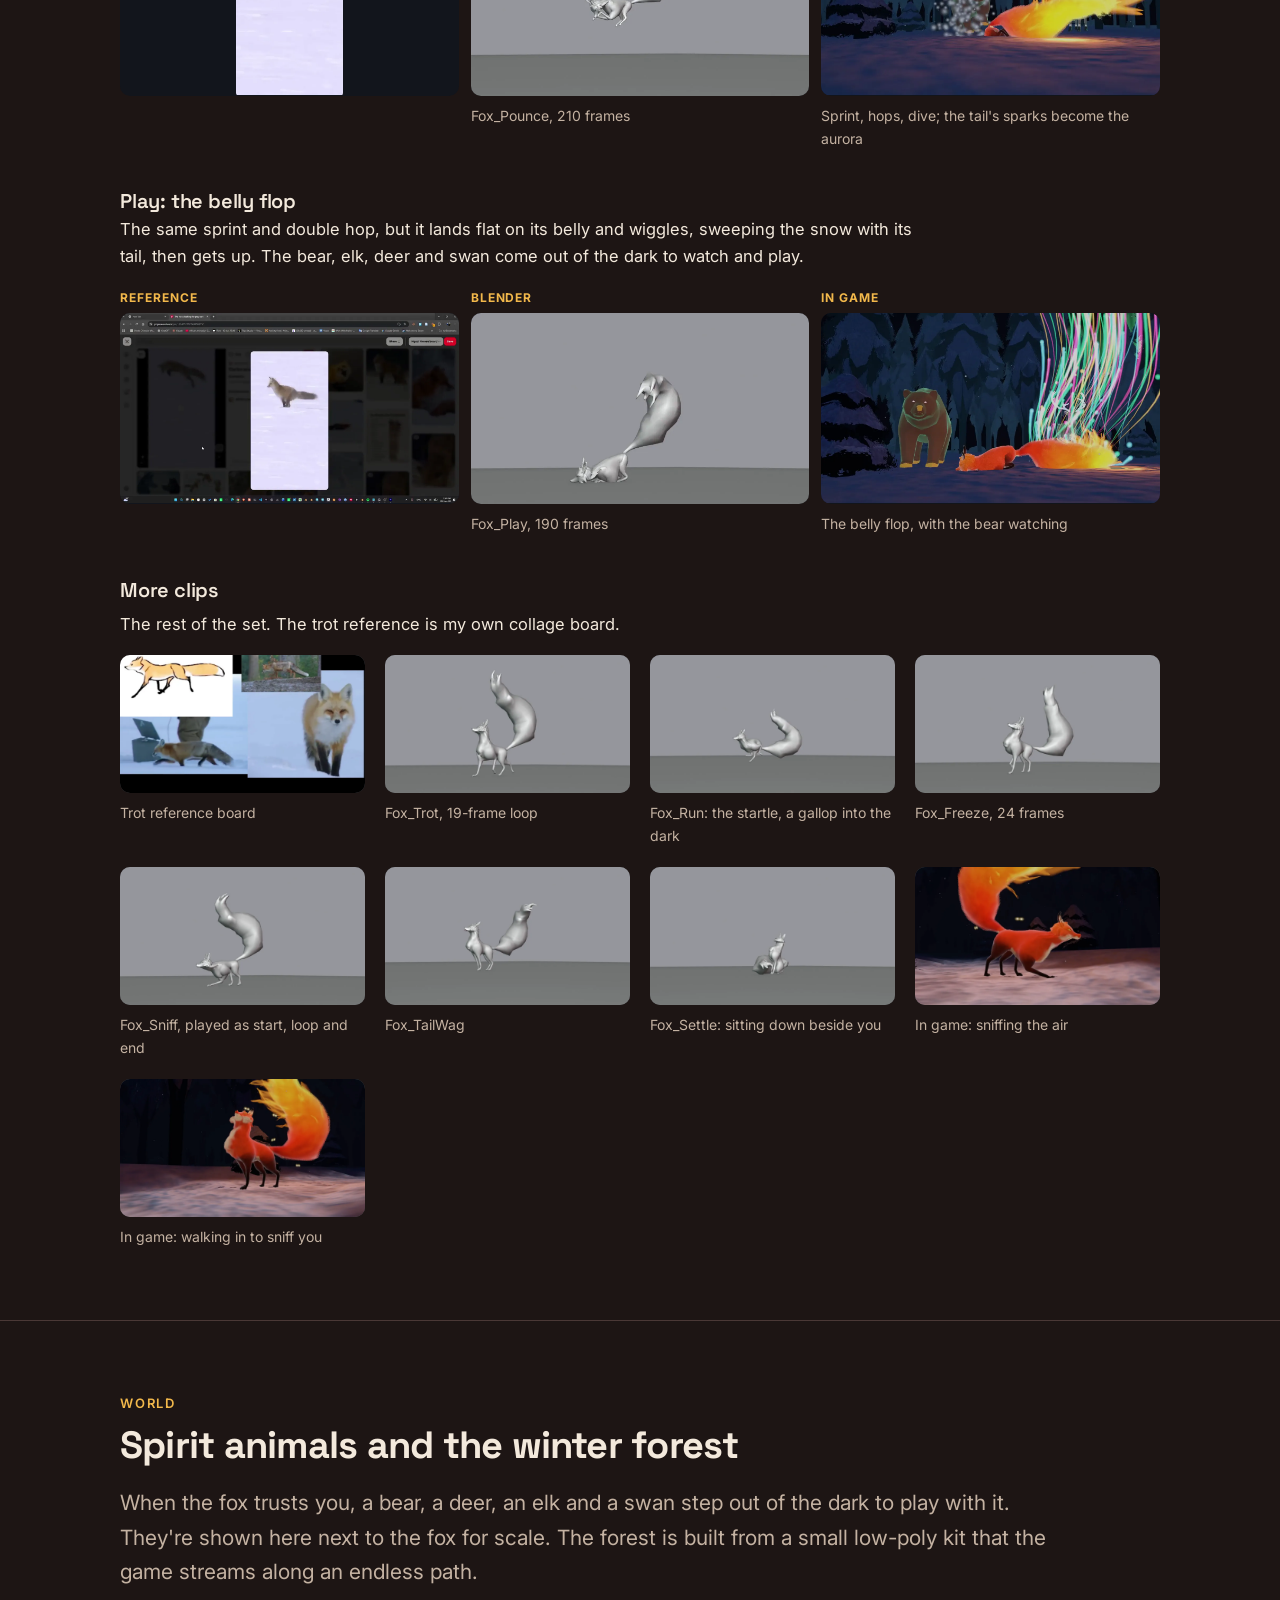
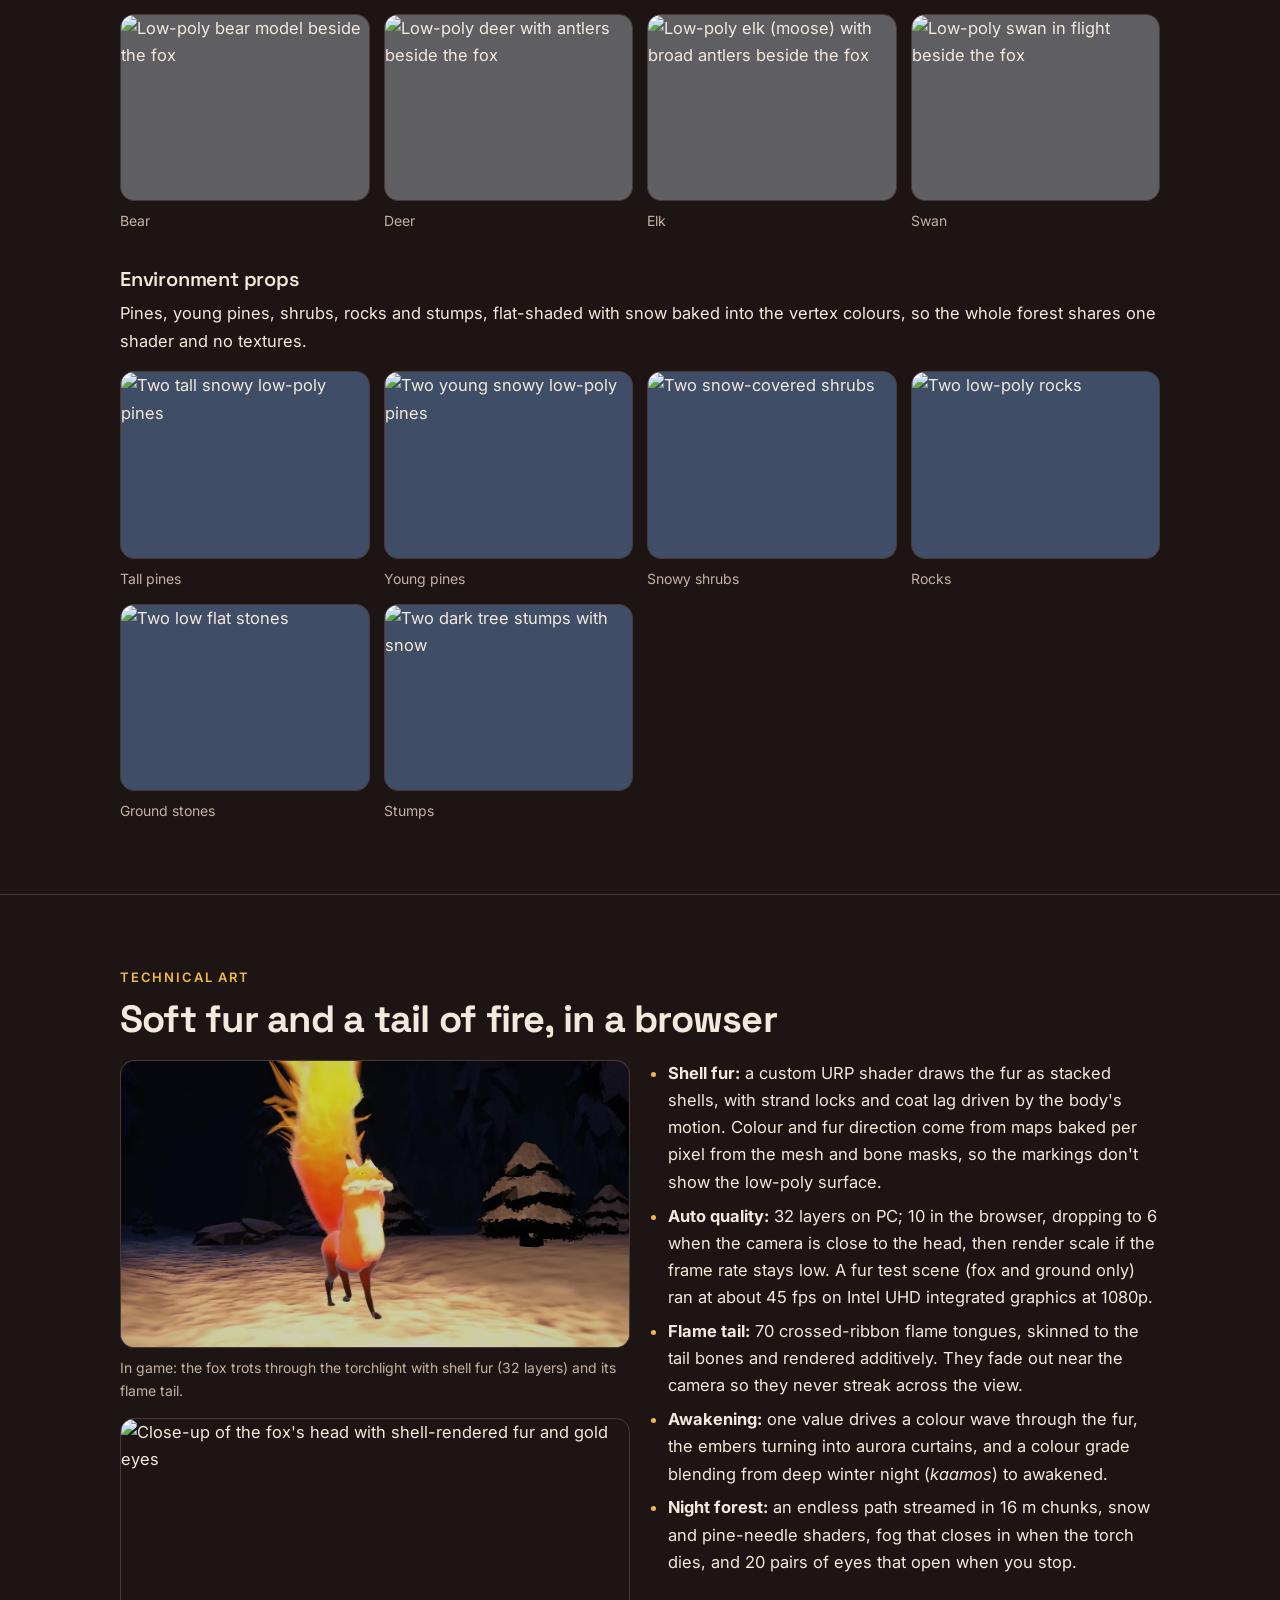
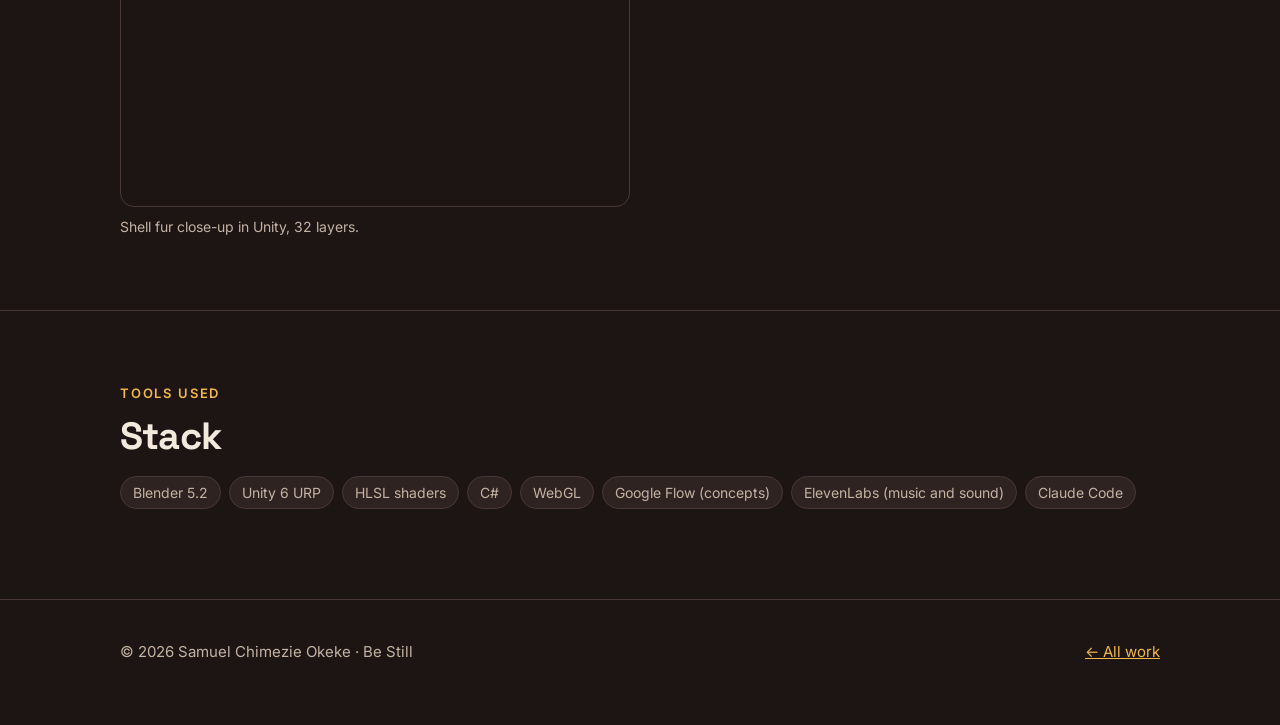
==== commit f9c50cba: "Be Still: add ElevenLabs to the tools stack Co-Authored-By: Claude Opus 5.5 <noreply@anthropic.com>" ====
--- a/be-still/index.html
+++ b/be-still/index.html
@@ -4,6 +4,9 @@
 <meta charset="utf-8">
 <meta name="viewport" content="width=device-width, initial-scale=1">
 <title>Be Still · Samuel Chimezie Okeke</title>
+<link rel="icon" href="/favicon.ico" sizes="any" />
+<link rel="icon" type="image/png" href="/favicon-32.png" />
+<link rel="apple-touch-icon" href="/apple-touch-icon.png" />
 <meta name="description" content="Be Still: a one-control encounter with a fire fox in a Finnish winter forest at night. Unity 6 URP, custom rig and animation, shell fur and flame shaders, for PC and the browser.">
 <meta property="og:title" content="Be Still · a fire fox in a winter forest">
 <meta property="og:description" content="Stand still and the fox comes to you. Rig, animation, shaders and behaviour by Samuel Chimezie Okeke.">
@@ -267,7 +270,7 @@
     <div class="eyebrow">Tools used</div>
     <h2>Stack</h2>
     <ul class="chips">
-      <li>Blender 5.2</li><li>Unity 6 URP</li><li>HLSL shaders</li><li>C#</li><li>WebGL</li><li>Google Flow (concepts)</li><li>Claude Code</li>
+      <li>Blender 5.2</li><li>Unity 6 URP</li><li>HLSL shaders</li><li>C#</li><li>WebGL</li><li>Google Flow (concepts)</li><li>ElevenLabs (music and sound)</li><li>Claude Code</li>
     </ul>
   </div>
 </section>
